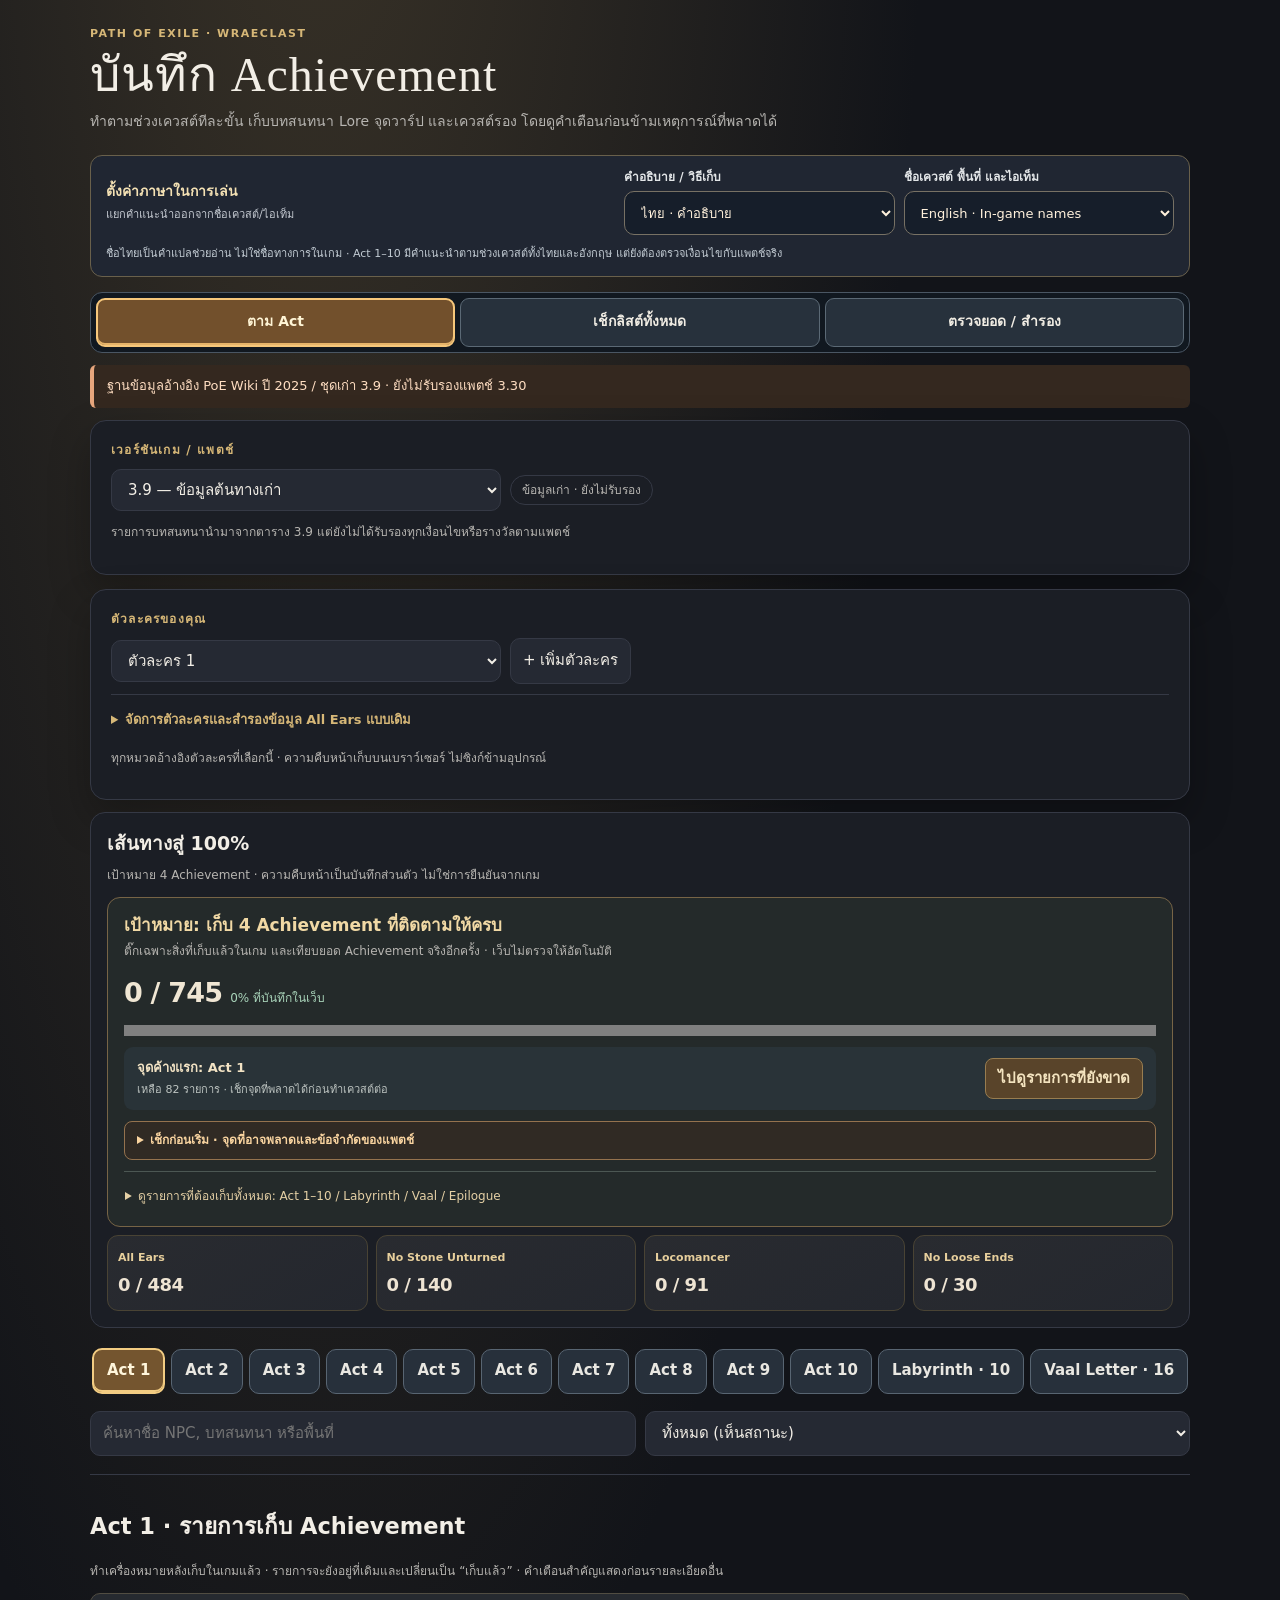
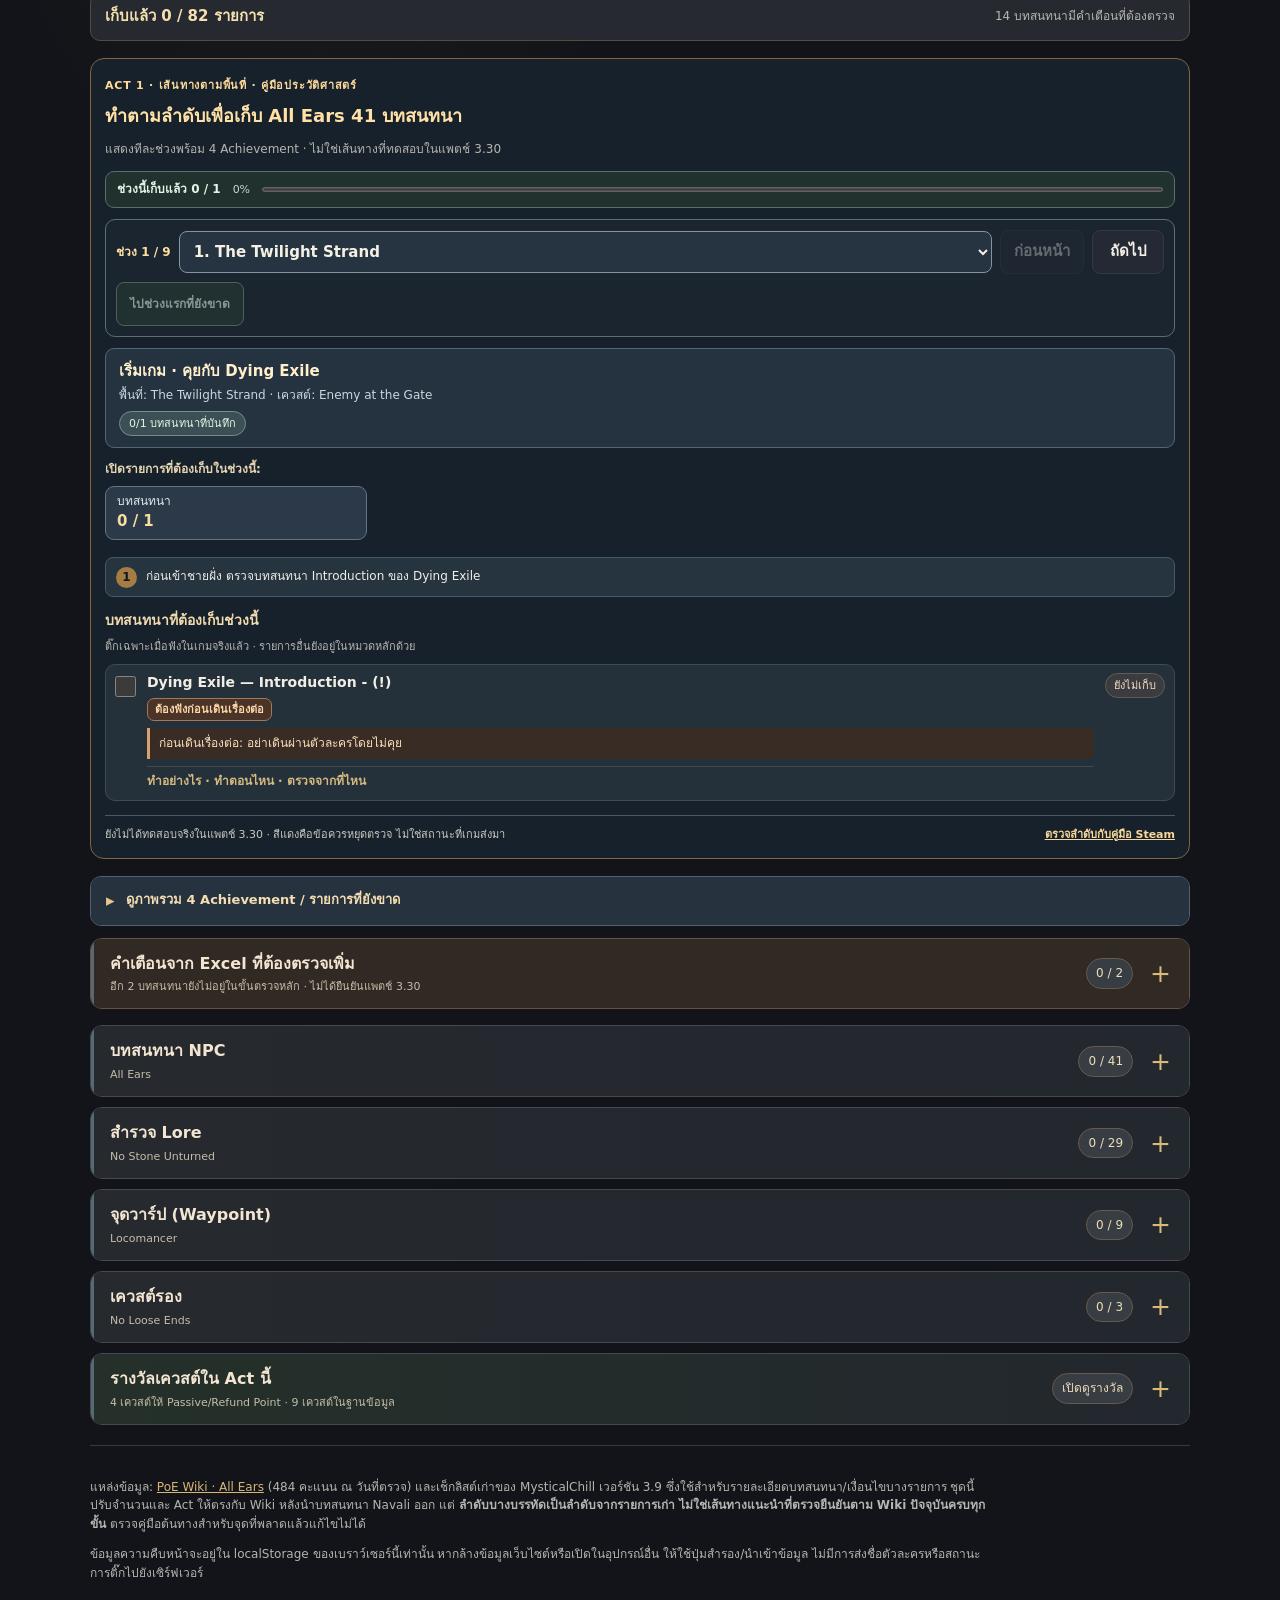
==== poe-all-ears/index.html @ 9287a379 "edit(poe): remove obsolete site disclaimer saying Acts 2–10 lack Thai guidance" ====
<!doctype html>
<html lang="th">
<head>
  <meta charset="utf-8">
  <meta name="viewport" content="width=device-width, initial-scale=1">
  <meta name="theme-color" content="#15171c">
  <meta name="description" content="สมุดบันทึก Achievement ของ Path of Exile: บทสนทนา NPC, Lore, Waypoint และเควสต์รอง ตรวจสิ่งที่ยังไม่ได้เก็บได้ในหน้าเดียว">
  <title>PoE Achievement Companion | All Ears · Lore · Waypoints · Quests</title>
  <style>
    :root{color-scheme:dark;--bg:#121419;--surface:#1b1e25;--surface2:#252933;--line:#353945;--text:#f2eee6;--muted:#b7b5b1;--gold:#d6b777;--ok:#8bcbad;--risk:#ecb081;--shadow:0 18px 40px #0004}
    *{box-sizing:border-box}
    html{scroll-behavior:smooth}
    body{margin:0;background:radial-gradient(ellipse at 25% -14%,#3b3428 0,transparent 45%),var(--bg);color:var(--text);font-family:system-ui,-apple-system,"Segoe UI",Tahoma,sans-serif;font-size:15px;line-height:1.55}
    a{color:var(--gold)} a:hover{color:#f2d39a}
    button,select,input{font:inherit} button,select,input[type="search"],input[type="text"]{color:var(--text);background:var(--surface2);border:1px solid var(--line);border-radius:10px;padding:10px 12px;min-height:42px}
    button{cursor:pointer}button:hover{border-color:var(--gold)}button:disabled{opacity:.45;cursor:not-allowed}
    input:focus-visible,select:focus-visible,button:focus-visible,a:focus-visible{outline:2px solid var(--gold);outline-offset:2px}
    .wrap{max-width:1140px;margin:auto;padding:25px 20px 70px}
    .kicker{text-transform:uppercase;letter-spacing:.14em;color:var(--gold);font-weight:700;font-size:11px}
    header h1{font-family:Georgia,serif;font-weight:500;letter-spacing:.02em;font-size:clamp(36px,6vw,55px);margin:5px 0 8px}
    header p{max-width:780px;color:var(--muted);margin:0 0 22px}
    .headlinks{display:flex;gap:20px;flex-wrap:wrap;font-size:13px;margin-bottom:20px}
    .panel{border:1px solid var(--line);border-radius:16px;background:var(--surface);padding:20px;box-shadow:var(--shadow)}
    .panel+ .panel{margin-top:14px}
    .panel-title{font-size:12px;font-weight:700;text-transform:uppercase;letter-spacing:.1em;color:var(--gold);margin:0 0 10px}
    .ctrls{display:flex;gap:9px;flex-wrap:wrap;align-items:center}
    .ctrls select{flex:1;min-width:180px;max-width:390px}
    .minor{font-size:12px;color:var(--muted)}
    .mutebtn{background:transparent;color:var(--muted)}
    .danger:hover{color:#ffb7a5;border-color:#c78f87}
    .stats{display:grid;grid-template-columns:minmax(0,1fr) auto;align-items:center;gap:22px}
    .big{font-size:38px;line-height:1.05;color:var(--text);font-weight:700;letter-spacing:-.04em}
    .big small{font-size:16px;color:var(--muted);font-weight:400;letter-spacing:0}
    .track{margin-top:11px;height:9px;background:var(--surface2);border-radius:10px;overflow:hidden}
    .fill{height:100%;width:0;background:linear-gradient(90deg,#8b713e,var(--gold));border-radius:10px;transition:width .2s}
    .pill{border:1px solid var(--line);border-radius:20px;padding:5px 11px;font-size:12px;color:var(--muted)}
    .tips{margin-top:12px;border-left:3px solid var(--risk);background:#30271f;padding:12px 15px;border-radius:0 9px 9px 0;color:#efded0}
    .toolbar{position:sticky;top:0;z-index:5;background:#121419f2;backdrop-filter:blur(12px);padding:12px 0;margin-top:13px}
    .toolbar-inner{display:flex;flex-wrap:wrap;gap:10px;align-items:center}
    .toolbar input[type="search"]{flex:1;min-width:165px}
    .toolbar select{min-width:120px}
    .seg{display:flex;gap:5px;flex-wrap:wrap}
    .seg button[aria-pressed="true"]{color:#17150f;background:var(--gold);border-color:var(--gold);font-weight:700}
    .actline{margin:18px 0 10px;display:flex;justify-content:space-between;gap:8px;align-items:center;flex-wrap:wrap}
    .actline h2{font-family:Georgia,serif;font-size:25px;font-weight:500;margin:0}
    .list{display:grid;gap:9px}
    .entry{display:flex;gap:12px;align-items:flex-start;padding:13px 14px;border:1px solid var(--line);border-radius:11px;background:var(--surface);cursor:pointer;transition:background .15s,border .15s}
    .entry:hover{background:#252832;border-color:#6c6151}
    .entry.done{border-color:#335246;background:#192720}
    .entry input[type=checkbox]{appearance:none;-webkit-appearance:none;flex:0 0 22px;height:22px;margin:3px 0 0;border:2px solid #858681;border-radius:6px;cursor:pointer;display:grid;place-content:center}
    .entry input[type=checkbox]:checked{background:var(--ok);border-color:var(--ok)}
    .entry input[type=checkbox]:checked:after{content:"✓";font-size:17px;line-height:1;color:#112117;font-weight:800}
    .entry .content{flex:1;min-width:0}
    .id{font-variant-numeric:tabular-nums;color:var(--gold);font-size:12px;margin-right:9px}
    .npc{font-weight:700}.topic{margin-top:1px;color:#ddd6c9}
    .note{margin-top:5px;font-size:12px;color:var(--muted);overflow-wrap:anywhere}
    .note.alert{color:var(--risk);font-weight:600}
    .guide{margin-top:10px;padding:10px 12px;border:1px solid #4b493f;background:#24251f;border-radius:9px;font-size:13px;line-height:1.65}
    .guide strong{color:var(--gold)}.guide p{margin:5px 0}.guide .caution{color:var(--risk)}
    .guide summary{cursor:pointer;color:var(--gold);font-weight:650;list-style-position:inside}.guide summary:focus-visible{outline:2px solid var(--gold)}
    .reward-panel{margin-top:16px}.reward-list{display:grid;grid-template-columns:repeat(auto-fit,minmax(245px,1fr));gap:9px}.reward-card{background:var(--surface2);border:1px solid var(--line);border-radius:10px;padding:12px}.reward-card strong{display:block;margin-bottom:5px}.reward-card p{margin:0;font-size:13px;color:var(--muted)}.reward-card .reward-kind{font-size:11px;color:var(--gold);margin-bottom:4px}
    .entry.done .npc,.entry.done .topic{color:#9baea1}
    .empty{padding:40px 10px;text-align:center;color:var(--muted)}
    .foot{margin-top:26px;border-top:1px solid var(--line);padding-top:20px;color:var(--muted);font-size:12px}
    .foot p{max-width:900px}
    .toast{position:fixed;bottom:20px;left:50%;transform:translate(-50%,30px);opacity:0;pointer-events:none;background:#364137;border:1px solid #759d7f;border-radius:10px;padding:12px 18px;z-index:20;transition:all .2s;max-width:calc(100vw - 24px)}
    .toast.show{opacity:1;transform:translate(-50%,0)}
    .sr{position:absolute;width:1px;height:1px;margin:-1px;overflow:hidden;clip:rect(0,0,0,0);white-space:nowrap}
    @media(max-width:720px){.wrap{padding:20px 13px 60px}.panel{padding:15px}.stats{grid-template-columns:1fr}.toolbar{top:0}.ctrls>*{flex-grow:1}.toolbar select{flex:1}.headlinks{gap:12px}}
    @media(prefers-reduced-motion:reduce){*,*:before,*:after{transition:none!important;scroll-behavior:auto!important}}
  </style>
<link rel="stylesheet" href="./hub.css">
</head>
<body>
<div class="wrap">
  <header>
    <div class="kicker">PATH OF EXILE · WRAECLAST</div>
    <h1>บันทึก Achievement</h1>
    <p>ฟังบทสนทนา NPC, สำรวจ Lore, เปิด Waypoint และทำเควสต์รอง ระหว่างเดินทางใน Wraeclast · เลือก Act แล้วทำเครื่องหมายเมื่อเก็บในเกมแล้ว</p>
    <div class="headlinks"><a href="./walkthrough.html">Step-by-Step Preview (แบบเดิม)</a><a href="https://www.poewiki.net/wiki/Guide:All_Ears_achievement" target="_blank" rel="noopener noreferrer">คู่มือ PoE Wiki</a><a href="https://github.com/zatanz/ggg/tree/master/poe-all-ears" target="_blank" rel="noopener noreferrer">ซอร์สโค้ด / แจ้งปัญหา</a></div>
  </header>
  <section class="panel" aria-label="เลือกแพตช์"><h2 class="panel-title">เวอร์ชันเกม / แพตช์</h2><div class="ctrls"><label class="sr" for="patch">เลือกแพตช์</label><select id="patch"></select><span id="patchStatus" class="pill"></span></div><p id="patchNotice" class="minor" role="status"></p></section>
  <section class="panel" aria-label="เลือกตัวละคร">
    <h2 class="panel-title">ตัวละครของคุณ</h2>
    <div class="ctrls">
      <label class="sr" for="character">เลือกตัวละคร</label>
      <select id="character"></select>
      <button id="addChar">+ เพิ่มตัวละคร</button>
      <button id="renameChar" class="mutebtn">เปลี่ยนชื่อ</button>
      <button id="deleteChar" class="mutebtn danger">ลบตัวละคร</button>
    </div>
    <p class="minor">ทุกหมวดอ้างอิงตัวละครที่เลือกนี้ · ความคืบหน้าเก็บบนเบราว์เซอร์ ไม่ซิงก์ข้ามอุปกรณ์</p>
    <div class="ctrls">
      <button id="export" class="mutebtn">สำรองข้อมูล JSON</button>
      <button id="import" class="mutebtn">นำเข้าข้อมูล</button>
      <button id="reset" class="mutebtn danger">ล้างรายการที่ติ๊กของตัวละครนี้</button>
      <input type="file" id="file" accept="application/json,.json" hidden>
    </div>
  </section>
  <section class="panel" style="margin-top:13px" aria-label="ความคืบหน้า">
    <div class="stats">
      <div><div class="panel-title">ความคืบหน้า · <span id="currentName"></span></div><div class="big"><span id="progress">0</span> <small>/ 484</small></div><div class="track" role="progressbar" aria-label="ความคืบหน้าทั้งหมด" aria-valuemin="0" aria-valuemax="484" aria-valuenow="0" id="progressBar"><div id="bar" class="fill"></div></div></div>
      <div><span id="pct" class="pill">0%</span></div>
    </div>
    <div class="tips"><strong>สถานะข้อมูล:</strong> คู่มือแนะนำเส้นทาง Act 1–10 มีภาษาไทยและอังกฤษแล้ว แต่ยังไม่ได้ยืนยันกับตัวเกมแพตช์ 3.30 ตรวจเงื่อนไขบทสนทนาที่พลาดได้กับ <a href="https://www.poewiki.net/wiki/Guide:All_Ears_achievement" target="_blank" rel="noopener noreferrer">PoE Wiki</a> ก่อนเดินเควสต์ต่อ <strong>สำคัญ:</strong> All Ears ต้องทำกับตัวละครเดียว และต้องระวังทางเลือกที่เปลี่ยนบทสนทนา เช่น Act 2 Bandits, Act 3 Clarissa และ Act 9 Sekhema Feather</div>
  </section>
  <div class="toolbar" aria-label="ค้นหาและกรอง">
    <div class="toolbar-inner">
      <label class="sr" for="act">เลือก Act</label>
      <select id="act"><option value="all">ทุก Act</option></select>
      <label class="sr" for="search">ค้นหาบทสนทนา</label>
      <input type="search" id="search" placeholder="ค้นหา NPC, หัวข้อ หรือเงื่อนไข…" autocomplete="off">
      <div class="seg" aria-label="กรองสถานะ">
        <button data-status="all" aria-pressed="true">ทั้งหมด</button>
        <button data-status="pending" aria-pressed="false">ยังไม่ติ๊ก</button>
        <button data-status="done" aria-pressed="false">ติ๊กแล้ว</button>
        <button data-status="warning" aria-pressed="false">มีเงื่อนไข</button>
      </div>
    </div>
  </div>
  <main id="results" aria-live="polite"></main>
  <section class="panel reward-panel" aria-label="รางวัลเควสต์" id="rewardSection"><h2 class="panel-title">รางวัลเควสต์ Act 1–10</h2><p class="minor">ข้อมูลรางวัลแยกจากบทสนทนา All Ears โดยแสดงตาม Act ที่เลือกด้านบน รายการ Gem/อุปกรณ์เป็นประเภทของรางวัล ไม่ใช่รายการตัวเลือกครบทุกคลาส โปรดตรวจเงื่อนไขบทสนทนาก่อนส่งเควสต์</p><div id="rewardResults"></div><p class="minor">อ้างอิง: <a href="https://www.poewiki.net/wiki/List_of_quest_rewards" target="_blank" rel="noopener noreferrer">PoE Wiki — List of quest rewards</a> · <a href="https://www.poewiki.net/wiki/Passive_skill" target="_blank" rel="noopener noreferrer">Passive skill quest rewards</a> · ข้อมูลอาจเปลี่ยนตามแพตช์/ลีก</p></section>
  <footer class="foot">
    <p>แหล่งข้อมูล: <a href="https://www.poewiki.net/wiki/Guide:All_Ears_achievement" target="_blank" rel="noopener noreferrer">PoE Wiki · All Ears</a> (484 คะแนน ณ วันที่ตรวจ) และเช็กลิสต์เก่าของ MysticalChill เวอร์ชัน 3.9 ซึ่งใช้สำหรับรายละเอียดบทสนทนา/เงื่อนไขบางรายการ ชุดนี้ปรับจำนวนและ Act ให้ตรงกับ Wiki หลังนำบทสนทนา Navali ออก แต่ <strong>ลำดับบางบรรทัดเป็นลำดับจากรายการเก่า ไม่ใช่เส้นทางแนะนำที่ตรวจยืนยันตาม Wiki ปัจจุบันครบทุกขั้น</strong> ตรวจคู่มือต้นทางสำหรับจุดที่พลาดแล้วแก้ไขไม่ได้</p>
    <p>ข้อมูลความคืบหน้าจะอยู่ใน localStorage ของเบราว์เซอร์นี้เท่านั้น หากล้างข้อมูลเว็บไซต์หรือเปิดในอุปกรณ์อื่น ให้ใช้ปุ่มสำรอง/นำเข้าข้อมูล ไม่มีการส่งชื่อตัวละครหรือสถานะการติ๊กไปยังเซิร์ฟเวอร์</p>
  </footer>
</div>
<div id="toast" class="toast" role="status"></div>
<script src="./data.js"></script>
<script src="./guide-act1.js"></script>
<script src="./quest-rewards.js"></script>
<script src="./patches.js"></script>
<script src="./route-act1.js"></script>
<script src="./route-act2.js"></script>
<script src="./route-act3.js"></script>
<script src="./route-act4.js"></script>
<script src="./route-act5.js"></script>
<script src="./route-act6.js"></script>
<script src="./route-act7.js"></script>
<script src="./route-act8.js"></script><script src="./route-act9.js"></script><script src="./route-act10.js"></script>
<script src="./lore-data.js"></script>
<script src="./extra-data.js"></script>
<script src="./guide-descriptions.js"></script>
<script src="./critical-checkpoints.js"></script>
<script src="./steam-quest-walkthrough.js"></script>
<script src="./poe-acts123-bilingual.js"></script>
<script src="./steam-act4.js"></script>
<script src="./steam-act5.js"></script>
<script src="./steam-act6.js"></script>
<script src="./steam-act7.js"></script>
<script src="./steam-act8.js"></script>
<script src="./steam-act9.js"></script>
<script src="./steam-act10.js"></script>
<script src="./special-lore-guide.js"></script>
<script src="./workbook-warnings.js"></script>
<script>
(function(){
  "use strict";
  var items = window.ALL_EARS_DATA && window.ALL_EARS_DATA.items;
  var wikiMeta=new Map();
  if(Array.isArray(items)){[window.ALL_EARS_ROUTE_ACT1,window.ALL_EARS_ROUTE_ACT2,window.ALL_EARS_ROUTE_ACT3,window.ALL_EARS_ROUTE_ACT4,window.ALL_EARS_ROUTE_ACT5,window.ALL_EARS_ROUTE_ACT6,window.ALL_EARS_ROUTE_ACT7,window.ALL_EARS_ROUTE_ACT8,window.ALL_EARS_ROUTE_ACT9,window.ALL_EARS_ROUTE_ACT10].forEach(function(route){if(!route||!Array.isArray(route.records))return;var actNumber=route===window.ALL_EARS_ROUTE_ACT1?1:route===window.ALL_EARS_ROUTE_ACT2?2:route===window.ALL_EARS_ROUTE_ACT3?3:route===window.ALL_EARS_ROUTE_ACT4?4:route===window.ALL_EARS_ROUTE_ACT5?5:route===window.ALL_EARS_ROUTE_ACT6?6:route===window.ALL_EARS_ROUTE_ACT7?7:route===window.ALL_EARS_ROUTE_ACT8?8:route===window.ALL_EARS_ROUTE_ACT9?9:10;var source=items.filter(function(x){return x.act===actNumber});var ids=new Set(source.map(function(x){return x.id}));if(source.length!==route.records.length||new Set(route.records.map(function(r){return r.id})).size!==source.length||!route.records.every(function(r){return ids.has(r.id)}))return;route.records.forEach(function(r){wikiMeta.set(r.id,r)})});items=items.slice().sort(function(a,b){return a.act-b.act||((wikiMeta.get(a.id)?.wikiRow??a.id)-(wikiMeta.get(b.id)?.wikiRow??b.id))})}
  var guideEntries = (window.ALL_EARS_GUIDE && window.ALL_EARS_GUIDE.entries) || {};
  var questRewards = (window.POE_QUEST_REWARDS && window.POE_QUEST_REWARDS.acts) || [];
  var patchProfiles = (window.POE_PATCH_PROFILES && window.POE_PATCH_PROFILES.profiles) || [];
  var selectedPatch = (window.POE_PATCH_PROFILES && window.POE_PATCH_PROFILES.default) || "legacy-3.9";
  var root=document.getElementById("results");
  if(!Array.isArray(items)||items.length!==484){root.innerHTML='<div class="empty">โหลดข้อมูล 484 รายการไม่สำเร็จ กรุณารีเฟรชหน้าเว็บ</div>';return;}
  var KEY="poe-all-ears-user-data-v1";
  var state, status="all", actFilter="all", searchText="";
  var validIds=new Set(items.map(function(x){return x.id;}));
  function uid(){return "c-"+Date.now().toString(36)+"-"+Math.random().toString(36).slice(2,9);}
  function blank(){var id=uid();return {version:1,active:id,characters:[{id:id,name:"ตัวละคร 1",checked:[]}]};}
  function sanitize(raw){if(!raw||!Array.isArray(raw.characters))return blank();var chars=[];var ids=new Set();raw.characters.slice(0,150).forEach(function(c){if(!c||typeof c.name!=="string")return;var id=(typeof c.id==="string"&&c.id.length<100&&!ids.has(c.id))?c.id:uid();ids.add(id);var chk=Array.isArray(c.checked)?c.checked.filter(function(v){return Number.isInteger(v)&&v>=1&&v<=484;}):[];chars.push({id:id,name:c.name.trim().slice(0,60)||"ตัวละคร",checked:Array.from(new Set(chk))});});if(!chars.length)return blank();return {version:1,active:chars.some(function(c){return c.id===raw.active;})?raw.active:chars[0].id,characters:chars};}
  try{state=sanitize(JSON.parse(localStorage.getItem(KEY)));}catch(e){state=blank();}
  function save(){try{localStorage.setItem(KEY,JSON.stringify(state));return true;}catch(e){toast("บันทึกไม่ได้: พื้นที่เก็บข้อมูลเบราว์เซอร์ถูกปิดหรือเต็ม");return false;}}
  function commit(next){var previous=state;state=next;if(!save()){state=previous;return false;}return true;}
  function snapshot(){return JSON.parse(JSON.stringify(state));}
  function current(){return state.characters.find(function(c){return c.id===state.active;})||state.characters[0];}
  function byId(id){return document.getElementById(id);}
  function el(tag,cls,text){var n=document.createElement(tag);if(cls)n.className=cls;if(text!==undefined)n.textContent=text;return n;}
  function toast(msg){var t=byId("toast");t.textContent=msg;t.classList.add("show");clearTimeout(toast.t);toast.t=setTimeout(function(){t.classList.remove("show");},3300);}
  function isWarning(x){return Boolean(wikiMeta.get(x.id)?.before)||/DO NOT|BEFORE|WITHOUT|After killing|After getting|After completing|After first|quest|first talking|After giving/i.test(x.note)||/\(!\)|\[!\]/.test(x.dialog);}
  function renderChar(){var s=byId("character"),c=current();s.replaceChildren();state.characters.forEach(function(p){var o=el("option",null,p.name);o.value=p.id;s.appendChild(o);});s.value=c.id;byId("currentName").textContent=c.name;}
  function renderProgress(){var count=current().checked.length;byId("progress").textContent=count;byId("pct").textContent=(count*100/484).toFixed(1)+"%";byId("bar").style.width=(count/484*100)+"%";byId("progressBar").setAttribute("aria-valuenow",String(count));}
  function renderItems(){var c=current(),checked=new Set(c.checked),q=searchText.toLowerCase(),selected=items.filter(function(x){if(actFilter!=="all"&&String(x.act)!==actFilter)return false;if(status==="pending"&&checked.has(x.id))return false;if(status==="done"&&!checked.has(x.id))return false;if(status==="warning"&&!isWarning(x))return false;if(q&&[String(x.id),x.npc,x.dialog,x.note].join(" ").toLowerCase().indexOf(q)<0)return false;return true;});var acts=new Map();selected.forEach(function(x){if(!acts.has(x.act))acts.set(x.act,[]);acts.get(x.act).push(x);});root.replaceChildren();if(!selected.length){root.appendChild(el("div","empty","ไม่พบรายการที่ตรงกับการค้นหา / ตัวกรอง"));return;}acts.forEach(function(rows,a){var head=el("div","actline");head.appendChild(el("h2",null,"Act "+a));var total=items.filter(function(x){return x.act===a;}).length;var done=items.filter(function(x){return x.act===a&&checked.has(x.id);}).length;head.appendChild(el("span","pill",done+" / "+total+" · แสดง "+rows.length));root.appendChild(head);var list=el("div","list");rows.forEach(function(x){var done=checked.has(x.id), card=el("label","entry"+(done?" done":"")),check=el("input");check.type="checkbox";check.checked=done;check.setAttribute("aria-label","บทสนทนา "+x.id+" "+x.npc+" "+x.dialog);check.addEventListener("change",function(){var o=current(),previousChecked=o.checked.slice();if(check.checked&&!o.checked.includes(x.id))o.checked.push(x.id);if(!check.checked)o.checked=o.checked.filter(function(n){return n!==x.id;});o.checked.sort(function(a,b){return a-b;});if(!save())o.checked=previousChecked;renderProgress();renderItems();});var content=el("div","content"),line=el("div");line.appendChild(el("span","id",wikiMeta.has(x.id)?"Wiki "+wikiMeta.get(x.id).wikiRow+" · ID "+x.id:"#"+x.id));line.appendChild(el("span","npc",x.npc));content.appendChild(line);content.appendChild(el("div","topic",x.dialog.replace(/\s*-\s*\(!\)/g," [!]")));if(x.note)content.appendChild(el("div","note"+(isWarning(x)?" alert":""),x.note));var wiki=wikiMeta.get(x.id);if(wiki&&wiki.before)content.appendChild(el("div","note alert","เงื่อนไขจาก Wiki (ยังไม่รับรองแพตช์): "+wiki.before));var g=guideEntries[x.id];if(g){var detail=el("details","guide"),summary=el("summary",null,"คำแนะนำเบื้องต้น (ยังไม่ผ่าน QA ครบ)");detail.appendChild(summary);var gp=el("p",null,g.steps);detail.appendChild(gp);if(g.warning){var warn=el("p","caution","ข้อควรระวัง: "+g.warning);detail.appendChild(warn);}content.appendChild(detail);}card.appendChild(check);card.appendChild(content);list.appendChild(card);});root.appendChild(list);});}
  function renderRewards(){var target=byId("rewardResults");target.replaceChildren();if(selectedPatch!=="legacy-3.9"){target.appendChild(el("p","tips","ยังไม่มีข้อมูลรางวัลที่ยืนยันตรงกับแพตช์นี้ โปรดใช้ PoE Wiki และ Patch Notes ทางการ"));return;}questRewards.forEach(function(group){if(actFilter!=="all"&&String(group.act)!==actFilter)return;var title=el("h3",null,"Act "+group.act+" · "+group.quests.length+" เควสต์");title.style.margin="18px 0 10px";target.appendChild(title);var list=el("div","reward-list");group.quests.forEach(function(q){var card=el("div","reward-card");var labels={passive:"Passive Skill",refund:"Passive Refund",gem:"Skill / Support Gem",item:"อุปกรณ์ / ไอเทม",choice:"รางวัลตามตัวเลือก"};card.appendChild(el("div","reward-kind",labels[q.type]||"รางวัล"));card.appendChild(el("strong",null,q.name));card.appendChild(el("p",null,q.reward));list.appendChild(card);});target.appendChild(list);});}
  function renderPatch(){var p=patchProfiles.find(function(x){return x.id===selectedPatch;})||patchProfiles[0];if(!p)return;byId("patch").value=p.id;byId("patchStatus").textContent=p.status==="unverified"?"ยังไม่มีข้อมูลยืนยัน":"ข้อมูลเก่า · ยังไม่รับรอง";byId("patchNotice").textContent=p.notes;byId("results").hidden=p.id!=="legacy-3.9";byId("progressBar").closest(".panel").hidden=p.id!=="legacy-3.9";byId("rewardSection").querySelector(".panel-title").textContent=p.id==="legacy-3.9"?"ข้อมูลรางวัลอ้างอิง (ยังไม่ได้ตรวจตามแพตช์ 3.9)":"รางวัลเควสต์ — ยังไม่มีข้อมูลที่ตรวจยืนยัน";}
  function render(){renderChar();renderProgress();renderPatch();if(selectedPatch==="legacy-3.9")renderItems();renderRewards();}
  patchProfiles.forEach(function(p){var opt=el("option",null,p.label);opt.value=p.id;byId("patch").appendChild(opt);});
  byId("patch").addEventListener("change",function(e){selectedPatch=e.target.value;render();});
  for(var a=1;a<=10;a++){var opt=el("option",null,"Act "+a);opt.value=String(a);byId("act").appendChild(opt);}
  byId("character").addEventListener("change",function(e){var next=snapshot();next.active=e.target.value;commit(next);render();});
  byId("addChar").addEventListener("click",function(){var name=prompt("ชื่อตัวละครใหม่:","ตัวละคร "+(state.characters.length+1));if(name===null)return;name=name.trim().slice(0,60);if(!name)return toast("กรุณาระบุชื่อตัวละคร");var c={id:uid(),name:name,checked:[]};var next=snapshot();next.characters.push(c);next.active=c.id;if(commit(next)){render();toast("เพิ่มตัวละคร "+name+" แล้ว");}});
  byId("renameChar").addEventListener("click",function(){var c=current(),name=prompt("แก้ชื่อ",c.name);if(name===null)return;name=name.trim().slice(0,60);if(!name)return toast("ชื่อว่างไม่ได้");var next=snapshot();next.characters.find(function(x){return x.id===c.id;}).name=name;if(commit(next))render();});
  byId("deleteChar").addEventListener("click",function(){var c=current();if(!confirm('ลบตัวละคร "'+c.name+'" และข้อมูลที่ติ๊กทั้งหมด?'))return;var next=snapshot();next.characters=next.characters.filter(function(x){return x.id!==c.id;});if(!next.characters.length){next=blank();}else{next.active=next.characters[0].id;}if(commit(next)){render();toast("ลบตัวละครแล้ว");}});
  byId("reset").addEventListener("click",function(){var c=current();if(!confirm('ล้างเครื่องหมายทั้งหมดของ "'+c.name+'" ?'))return;var next=snapshot();next.characters.find(function(x){return x.id===c.id;}).checked=[];if(commit(next)){render();toast("ล้างรายการที่ติ๊กแล้ว");}});
  byId("search").addEventListener("input",function(e){searchText=e.target.value.trim();renderItems();});
  byId("act").addEventListener("change",function(e){actFilter=e.target.value;if(selectedPatch==="legacy-3.9")renderItems();renderRewards();});
  document.querySelectorAll("[data-status]").forEach(function(b){b.addEventListener("click",function(){status=b.dataset.status;document.querySelectorAll("[data-status]").forEach(function(x){x.setAttribute("aria-pressed",String(x===b));});renderItems();});});
  byId("export").addEventListener("click",function(){var data=JSON.stringify({app:"poe-all-ears",exportedAt:new Date().toISOString(),...state},null,2),blob=new Blob([data],{type:"application/json"}),u=URL.createObjectURL(blob),a=document.createElement("a");a.href=u;a.download="poe-all-ears-backup.json";a.click();setTimeout(function(){URL.revokeObjectURL(u);},3000);toast("ดาวน์โหลดข้อมูลสำรองแล้ว");});
  byId("import").addEventListener("click",function(){byId("file").click();});
  byId("file").addEventListener("change",function(e){var f=e.target.files&&e.target.files[0];if(!f)return;if(f.size>2000000){toast("ไฟล์ใหญ่เกิน 2 MB");e.target.value="";return;}var reader=new FileReader();reader.onload=function(){try{var data=JSON.parse(String(reader.result));if(data.app!=="poe-all-ears"||data.version!==1||!Array.isArray(data.characters)||!data.characters.length||data.characters.length>100||data.characters.some(function(c){return !c||typeof c.name!=="string"||!c.name.trim()||!Array.isArray(c.checked)||c.checked.some(function(id){return !Number.isInteger(id)||!validIds.has(id);});}))throw Error("invalid");var clean=sanitize(data);if(!confirm("นำเข้าตัวละคร "+clean.characters.length+" ตัว? จะเพิ่มเป็นรายการใหม่ ไม่ลบข้อมูลเดิม"))return;var next=snapshot();if(next.characters.length+clean.characters.length>100)throw Error("too-many");var first=null;clean.characters.forEach(function(c){var id=uid();if(first===null)first=id;next.characters.push({id:id,name:c.name,checked:c.checked});});next.active=first;if(commit(next)){render();toast("นำเข้าข้อมูล "+clean.characters.length+" ตัวละครแล้ว");}}catch(err){toast("รูปแบบไฟล์ไม่ถูกต้อง");}finally{e.target.value="";}};reader.onerror=function(){toast("อ่านไฟล์ไม่สำเร็จ");};reader.readAsText(f);});
  window.POE_HUB_BRIDGE={
    read:function(){return snapshot()},
    mark:function(id,done){
      if(!validIds.has(id))return false;
      var next=snapshot(),c=next.characters.find(function(x){return x.id===next.active});
      if(!c)return false;
      var arr=c.checked.filter(function(n){return n!==id});
      if(done)arr.push(id);
      c.checked=[...new Set(arr)].sort(function(a,b){return a-b});
      if(!commit(next))return false;
      render();
      return true;
    }
  };
  render();
})();
</script>
<script src="./poe-language.js"></script>
<script src="./hub.js"></script>
</body>
</html>
---- poe-all-ears/hub.css ----
/* Single-page Achievement Companion, progressive enhancement over stable All Ears v1 */
#hubNav{position:sticky;top:0;z-index:12;display:flex;gap:6px;flex-wrap:wrap;padding:10px;background:#14171df5;border:1px solid var(--line);border-radius:14px;margin:16px 0 13px;backdrop-filter:blur(12px)}
#hubNav button{flex:1 1 auto;white-space:nowrap;padding:10px 12px;font-size:13px;border:1px solid transparent;background:transparent;color:var(--muted);font-weight:600}
#hubNav button[aria-selected=true]{background:var(--gold);color:#252016;border-color:var(--gold)}
#hubNav button:focus-visible{outline:3px solid var(--gold);outline-offset:2px}
.hubPanel{border:1px solid var(--line);border-radius:15px;background:var(--surface);padding:20px;margin:13px 0}
.hubPanel h2{font-size:clamp(18px,3vw,25px);margin:0 0 7px;font-weight:650}
.hubPanel h3{font-size:17px;margin:0 0 6px}
.hubPanel p{margin:6px 0}
.hubSubtle{font-size:12px;color:var(--muted);line-height:1.6}
.hubStats{display:grid;grid-template-columns:repeat(4,minmax(0,1fr));gap:10px}
.hubStat{display:block;background:var(--surface2);padding:14px;border:1px solid var(--line);border-radius:11px;text-align:left;color:var(--text);min-width:0}
.hubStat b{display:block;font-size:26px;font-weight:750;letter-spacing:-.03em}
.hubStat span{font-size:12px;color:var(--muted)}
.hubControls{display:flex;flex-wrap:wrap;gap:9px;margin:13px 0}
.hubControls>*{flex:1 1 170px;min-width:140px;max-width:100%}
.hubControls label{font-size:12px;color:var(--muted)}
.hubControls select,.hubControls input[type=search],.hubControls input[type=number]{width:100%;max-width:100%}
.hubSection{margin:18px 0 5px;border-top:1px solid var(--line);padding-top:15px}
.hubGroup{font-size:13px;color:var(--gold);margin:14px 0 6px;font-weight:700}
.hubList{display:grid;gap:7px}
.hubItem{display:flex;align-items:flex-start;gap:11px;padding:11px 12px;border:1px solid var(--line);border-radius:10px;background:var(--surface2);cursor:pointer}
.hubItem:hover{border-color:#736346}
.hubItem.done{background:#1c2c25;border-color:#426451}
.hubItem input[type=checkbox]{width:21px;height:21px;flex:0 0 21px;min-height:21px;margin:3px 0 0;accent-color:#87c6a6}
.hubItem .hubText{flex:1;min-width:0}
.hubItem .hubName{font-weight:650;overflow-wrap:anywhere}
.hubItem .hubMeta{font-size:12px;color:var(--muted);overflow-wrap:anywhere}
.hubItem .hubRisk{font-size:12px;color:#ffce9f;margin-top:5px;overflow-wrap:anywhere}
.hubTag{color:var(--gold);font-size:11px;border:1px solid #67593d;border-radius:12px;padding:2px 7px;display:inline-block;margin-right:6px}
.hubNotice{border-left:4px solid #e7a67d;background:#34281f;padding:11px 13px;margin:12px 0;color:#ffdec2;border-radius:6px}
.hubGood{border-left:4px solid #8dbf9f;background:#20332b;padding:11px 13px;margin:12px 0;color:#d6eedf;border-radius:6px}
.hubCheckGrid{display:grid;grid-template-columns:repeat(auto-fit,minmax(185px,1fr));gap:9px;margin:11px 0}
.hubCheckGrid label{display:flex;gap:9px;align-items:flex-start;padding:10px;background:var(--surface2);border-radius:9px}
.hubCheckGrid input{accent-color:#8bcba9;flex:none;width:18px;height:18px;margin-top:3px}
.hubBox{display:grid;grid-template-columns:repeat(auto-fit,minmax(235px,1fr));gap:12px}
.hubBox>div{border:1px solid var(--line);padding:12px;border-radius:9px}
.hubEmpty{color:var(--muted);text-align:center;padding:25px}
.hubInlineRow{display:flex;align-items:center;gap:10px;flex-wrap:wrap}
.hubInlineRow button{flex:0 1 auto}
.hubUnverified{display:inline-block;font-size:11px;color:#ecc99f;border:1px solid #74573b;border-radius:20px;padding:2px 8px}
.hubShowMore{margin:10px 0}
body[data-hub-tab="route"] > * {} /* state handled via body scoped attributes */
body:not([data-hub-tab="ears"]) .toolbar,body:not([data-hub-tab="ears"]) #results,body:not([data-hub-tab="ears"]) #rewardSection{display:none!important}
body:not([data-hub-tab="ears"]) .wrap>section[aria-label="เวอร์ชันเกม / แพตช์"],body:not([data-hub-tab="ears"]) .wrap>section[aria-label="ความคืบหน้า"]{display:none!important}
body:not([data-hub-tab="ears"]) .wrap>header .headlinks{display:none}
body:not([data-hub-tab="ears"]) .wrap>footer{margin-top:20px}
#hubNav button:disabled{opacity:.4}
@media(max-width:720px){#hubNav{position:relative;top:auto;gap:5px;padding:7px}#hubNav button{font-size:12px;flex:1 1 28%;padding:9px 7px;white-space:normal;line-height:1.3}.hubPanel{padding:14px}.hubStats{grid-template-columns:repeat(2,minmax(0,1fr))}.hubControls>*{flex:1 1 140px}.hubStat b{font-size:24px}}
@media(prefers-reduced-motion:reduce){#hubNav{scroll-behavior:auto}}
@media(min-width:721px){body[data-hub-tab="ears"] .toolbar{top:67px}}


/* V2: fewer decisions, Wraeclast vocabulary, disclosure-first gameplay flow. */
.wrap>header h1{font-family:Georgia,"Times New Roman",serif;font-size:clamp(32px,5vw,48px);line-height:1.15}
.wrap>header p{font-size:14px;line-height:1.65;max-width:800px}
#hubNav{display:grid;grid-template-columns:repeat(3,minmax(0,1fr));gap:6px;padding:7px;margin:15px 0 12px}
#hubNav button{min-width:0;flex:none;white-space:normal;text-align:center;font-size:14px;min-height:46px;border-radius:9px}
#hubNav button[aria-selected=true]{box-shadow:inset 0 -2px 0 #8b6a33}
body:not([data-hub-tab="ears"]) .wrap>section[aria-label="เวอร์ชันเกม / แพตช์"]{display:block!important}
.wrap>section[aria-label="เวอร์ชันเกม / แพตช์"]{box-shadow:none;padding:13px 16px}
.wrap>section[aria-label="ตัวละคร"]{box-shadow:none;padding:14px 16px}
.wrap>section[aria-label="ตัวละคร"] .ctrls select{max-width:100%;flex:1 1 225px}
.wrap>section[aria-label="ตัวละคร"] .ctrls #addChar{flex:0 0 auto}
.hubManage{margin-top:10px;border-top:1px solid var(--line);padding-top:8px}
.hubManage summary{cursor:pointer;color:var(--gold);font-size:13px;font-weight:600;padding:7px 0}
.hubManage summary:focus-visible{outline:2px solid var(--gold);outline-offset:2px}
.hubManage .ctrls{margin-top:10px}
#hubOverview{box-shadow:none;margin-top:12px;padding:16px}
#hubOverview>h2{font-size:19px}
#hubOverview>.hubSubtle{margin-bottom:12px}
.hubStats{gap:8px}
.hubStat{padding:12px 13px;border-color:#494334;background:linear-gradient(150deg,#292b30,#24272e);text-align:left;transition:border-color .12s}
.hubStat:hover{border-color:#c2a367}
.hubStat:focus-visible{outline:3px solid var(--gold);outline-offset:2px}
.hubStat b{font-size:25px;line-height:1.25;color:#eee4d3;margin:3px 0}
.hubStat span:first-child{font-weight:650;color:#e7cf9c}
.hubStat span:last-child{font-size:11px}
.hubCategoryPicker{display:flex;align-items:center;gap:6px;flex-wrap:wrap;padding:10px 0 5px}
.hubCategoryPicker button{border:1px solid var(--line);background:var(--surface);color:var(--text);border-radius:10px;padding:11px 13px;min-height:45px;cursor:pointer;font-weight:600;font-size:13px}
.hubCategoryPicker button[aria-pressed=true]{border-color:#b89a62;background:#3d3528;color:#f9e5b7}
.hubCategoryPicker button:focus-visible{outline:3px solid var(--gold);outline-offset:2px}
#hubToolbar{margin:12px 0}
#hubToolbar .hubControls{margin:6px 0 11px}
.hubChapter{background:#20242b;border:1px solid #454752;border-radius:12px;margin:10px 0;overflow:hidden}
.hubChapter>summary{list-style:none;display:flex;align-items:center;justify-content:space-between;gap:15px;min-height:64px;padding:13px 16px;cursor:pointer;background:linear-gradient(90deg,#26292e,#23272e)}
.hubChapter>summary::-webkit-details-marker{display:none}
.hubChapter>summary:after{content:"+";font-weight:400;font-size:25px;line-height:1;color:#d9ba79;padding:0 2px}
.hubChapter[open]>summary{border-bottom:1px solid #474c56;background:#343027}
.hubChapter[open]>summary:after{content:"−"}
.hubChapter>summary:focus-visible{outline:3px solid var(--gold);outline-offset:-4px}
.hubChapterTitle{display:flex;flex-direction:column;gap:2px;flex:1}
.hubChapterTitle strong{font-size:16px;font-weight:700;color:#f2e6d2}
.hubChapterTitle small{font-size:11px;font-weight:400;color:#c5bda9}
.hubChapterCount{background:#383c43;color:#eddeb8;border:1px solid #655b49;border-radius:18px;font-size:12px;padding:5px 9px;white-space:nowrap}
.hubChapterBody{padding:10px 12px 15px}
.hubChapterBody .hubGroup{margin:14px 0 7px}
.hubChapter .hubPanel{border:0;border-radius:0;margin:0;padding:14px 17px;background:transparent}
.hubSafety>summary{background:#382b22}
.hubVaal{margin:14px 0}
.hubItem{border-color:#444852;background:#272b33;padding:10px 12px}
.hubItem .hubName{font-weight:650;font-size:14px}
.hubItem.done .hubName{color:#b3d6be}
.hubItem input[type=checkbox]{accent-color:#82bd9e}
.hubTag{font-size:10px;color:#dcc698;border-color:#625841}
.hubMeta{line-height:1.5}
.hubNotice{line-height:1.6;font-size:13px}
.hubDataNotice{margin-bottom:12px}
.hubGood{font-size:13px}
.hubPanel>h2{font-weight:650}
body[data-hub-tab="ears"] .toolbar{top:70px}
@media(max-width:720px){
  #hubNav{position:sticky;top:0;z-index:15;display:grid;grid-template-columns:repeat(3,minmax(0,1fr));padding:6px;gap:4px}
  #hubNav button{font-size:12px;min-height:46px;padding:8px 5px;line-height:1.3}
  #hubOverview{padding:13px}
  .hubStat{padding:11px}
  .hubStat b{font-size:22px}
  .hubCategoryPicker{display:flex;flex-wrap:nowrap;overflow-x:auto;scroll-snap-type:x proximity;-webkit-overflow-scrolling:touch;padding:9px 2px 12px}
  .hubCategoryPicker button{flex:0 0 auto;scroll-snap-align:start}
  .hubChapter>summary{min-height:62px;padding:11px 12px}
  .hubChapterBody{padding:8px}
  .hubItem{padding:11px 9px}
  .wrap>section[aria-label="เวอร์ชันเกม / แพตช์"]{padding:13px}
  body[data-hub-tab="ears"] .toolbar{top:57px}
}

/* Act picker: one-tap navigation through campaign chapters. */
.hubActStrip{display:flex;gap:6px;align-items:center;overflow-x:auto;scroll-snap-type:x proximity;overscroll-behavior-x:contain;padding:7px 2px 11px;margin:5px 0 0;scrollbar-width:thin}
.hubActStrip button{flex:0 0 auto;scroll-snap-align:center;min-width:70px;min-height:45px;padding:9px 13px;border-radius:10px;background:#252932;border:1px solid #49474a;color:#e4ded2;font-weight:650;white-space:nowrap}
.hubActStrip button[aria-pressed=true]{background:#4b3822;border-color:#deb96f;color:#ffebc2;box-shadow:inset 0 -2px 0 #c39a56}
.hubActStrip button:focus-visible{outline:3px solid var(--gold);outline-offset:2px}
@media(max-width:720px){.hubActStrip{margin:0 -3px 0;padding-bottom:9px}.hubActStrip button{min-width:64px;min-height:46px}}

/* Keep all four Achievement category choices visible without horizontal scrolling on phones. */
@media(max-width:720px){.hubCategoryPicker{display:grid;grid-template-columns:repeat(2,minmax(0,1fr));gap:7px;overflow:visible;scroll-snap-type:none}.hubCategoryPicker button{width:100%;white-space:normal;min-height:47px;line-height:1.4}}

/* Contextual per-item instructions: compact action on card, details on demand. */
.hubItem{align-items:flex-start}
.hubItem .hubText{min-width:0;flex:1}
.hubHow{font-size:13px;line-height:1.55;color:#e7e3d9;margin:5px 0 6px;overflow-wrap:anywhere}
.hubItem .hubRisk{margin:7px 0 7px;border-left:3px solid #d7a06d;padding:7px 10px;background:#382c24;border-radius:0 6px 6px 0;font-size:12px;color:#ffe1be}
.hubItemHelp{margin-top:6px;border-top:1px solid #424851}
.hubItemHelp>summary{display:inline-flex;gap:6px;align-items:center;cursor:pointer;color:#dac18b;padding:7px 0 2px;font-size:12px;font-weight:650;line-height:1.5}
.hubItemHelp>summary:hover{color:#ffe1a3}
.hubItemHelp>summary:focus-visible{outline:3px solid var(--gold);outline-offset:2px}
.hubItemHelp[open]>summary{margin-bottom:7px}
.hubItemHelpBody{background:#20242b;border:1px solid #414650;border-radius:9px;padding:12px 14px;margin:3px 0 7px}
.hubFact{display:grid;grid-template-columns:minmax(118px,145px) minmax(0,1fr);gap:9px;margin-bottom:10px;font-size:12px;line-height:1.6}
.hubFact strong{color:#e0c592;font-weight:650}
.hubFact span{white-space:pre-wrap;overflow-wrap:anywhere}
.hubItemHelpBody a{display:inline-flex;color:#ead095;font-size:12px;margin-top:2px;min-height:26px;align-items:center}
.hubUnverifiedText{font-size:12px;color:#eebc8c;background:#332b24;padding:8px 10px;border-radius:7px;line-height:1.5}
@media(max-width:720px){.hubFact{grid-template-columns:1fr;gap:1px;margin-bottom:11px}.hubItemHelpBody{padding:10px}.hubHow{font-size:13px}}

/* Quest reward reference: separate from achievements, no completion checkbox. */
.hubRewards>summary{background:linear-gradient(90deg,#243029,#23272e)}
.hubRewardList{display:grid;grid-template-columns:repeat(auto-fill,minmax(min(100%,260px),1fr));gap:9px;margin:13px 0 14px}
.hubRewardRow{background:#262b30;border:1px solid #454d51;border-radius:10px;padding:12px 14px;min-width:0}
.hubRewardName{display:flex;flex-wrap:wrap;justify-content:space-between;align-items:flex-start;gap:5px 9px}
.hubRewardName strong{font-size:13px;color:#f0e6d7;overflow-wrap:anywhere}
.hubRewardKind{display:inline-block;border:1px solid #635c40;color:#dcc790;border-radius:999px;font-size:10px;padding:2px 7px}
.hubRewardText{margin:6px 0 0!important;font-size:12px;line-height:1.6;color:#ddd8c9;overflow-wrap:anywhere}
.hubRewards .hubChapterBody>a{display:inline-block;font-size:12px;color:#edcc83;margin:5px 0 2px}

/* Usability pass: one-line checklist first; detailed instructions on demand. */
.hubActProgress{display:flex;align-items:center;justify-content:space-between;gap:8px 15px;flex-wrap:wrap;padding:11px 14px;background:#262a30;border:1px solid #514d42;border-radius:10px;margin:12px 0}
.hubActProgress strong{font-size:15px;color:#f4e0af}
.hubActProgress .hubSubtle{margin:0}
.hubList{gap:7px}
.hubItem{position:relative;gap:11px;padding:11px;align-items:flex-start;min-width:0}
.hubItem .hubText{min-width:0}
.hubItem .hubName{font-size:14px;line-height:1.4;max-width:100%;margin:0 0 5px}
.hubItem .hubHow,.hubItem>.hubTag{display:none}
.hubCompactMeta{display:flex;gap:6px 10px;flex-wrap:wrap;align-items:center}
.hubPriority{display:inline-block;font-size:11px;color:#c5bdac;border:1px solid #5a564e;border-radius:7px;padding:3px 7px;background:#302f2c;line-height:1.4}
.hubPriority.hubUrgent{color:#ffd8aa;background:#4a3327;border-color:#a97753;font-weight:650}
.hubRewardPreview{color:#b9d3ad;font-size:12px;line-height:1.5}
.hubItemState{white-space:nowrap;flex:0 0 auto;font-size:11px;color:#d4c6ac;background:#3a3c40;border:1px solid #5f5d53;border-radius:100px;padding:3px 8px}
.hubItem.done{border-color:#43644f;background:#213329}
.hubItem.done .hubItemState{color:#c6e7cf;border-color:#487a5c;background:#274835}
.hubItem input[type=checkbox]{flex:0 0 21px}
.hubItemHelp{margin-top:5px}
.hubItemHelp>summary{padding:5px 0 0;color:#d5b980;font-size:12px}
.hubItem .hubRisk{margin:7px 0;padding:6px 9px}
.hubRewardKind{max-width:100%;line-height:1.45}
.hubRewardRow .hubSubtle{margin-top:5px;font-size:11px}
@media(max-width:720px){.hubItem{gap:8px;padding:10px 8px}.hubItemState{font-size:10px;padding:2px 6px}.hubActProgress{padding:10px}.hubItem .hubName{font-size:13px}.hubPriority{font-size:10px}}

/* Act 1–2 source-linked critical quest checkpoints: always before the long checklist. */
.hubCritical{margin:14px 0 21px;border:1px solid #66503a;border-radius:12px;padding:12px;background:#26231f}
.hubCriticalTitle{padding:0 4px 8px}
.hubCriticalTitle h3{margin:0 0 6px;font-size:17px;color:#f2d8a5}
.hubCriticalTitle p{margin:0;line-height:1.6}
.hubCriticalCount{font-size:12px;color:#edcea0;margin:0 4px 13px}
.hubCheckpoint{background:#262a30;border:1px solid #555056;border-radius:9px;margin:7px 0;overflow:hidden}
.hubCheckpoint>summary{display:flex;align-items:center;justify-content:space-between;gap:12px;cursor:pointer;padding:12px 14px;min-height:58px;list-style:none}
.hubCheckpoint>summary::-webkit-details-marker{display:none}
.hubCheckpoint>summary:focus-visible{outline:2px solid var(--gold);outline-offset:-3px}
.hubCheckpoint[open]>summary{background:#393229;border-bottom:1px solid #635342}
.hubCheckpointTitle{display:flex;flex-direction:column;gap:4px;min-width:0}
.hubCheckpointTitle strong{font-size:13px;color:#f0e5d0;line-height:1.45}
.hubCheckpointTitle small{font-size:11px;font-weight:400;color:#c9bcaa;line-height:1.45}
.hubCheckpointState{font-size:11px;color:#e6c6a0;background:#463427;padding:4px 9px;border:1px solid #75563e;border-radius:20px;white-space:nowrap;flex:0 0 auto}
.hubCheckpointState.complete{color:#c5e5cc;background:#294c36;border-color:#487e55}
.hubCheckpointBody{padding:10px 14px 14px}
.hubCheckpointAction{font-size:13px;line-height:1.65;color:#f0e6d8;margin:5px 0 10px}
.hubCheckpointRisk{border-left:3px solid #d7a36f;background:#3c2e25;color:#ffdbac;border-radius:0 7px 7px 0;padding:9px;font-size:12px;line-height:1.65;margin:9px 0 11px}
.hubCriticalWarning{font-weight:600;color:#ffd39a;font-size:12px;margin:2px 0 9px}
.hubCheckpointRows{display:flex;flex-direction:column;gap:5px;margin:8px 0 10px}
.hubCheckpointRow{display:flex;align-items:flex-start;gap:9px;padding:9px 10px;background:#222830;border:1px solid #46474c;border-radius:7px;font-size:12px;line-height:1.5;cursor:pointer;min-width:0}
.hubCheckpointRow input{margin-top:2px;flex:0 0 17px;accent-color:#88b9a3}
.hubCheckpointRow>span:nth-child(2){flex:1;min-width:0;overflow-wrap:anywhere}
.hubCheckpointRowState{font-size:11px;color:#d8c39c;white-space:nowrap}
.hubCheckpointRow:has(input:checked){background:#263e30;border-color:#4a6c52}
.hubCheckpointRow:has(input:checked) .hubCheckpointRowState{color:#a7ddbd}
.hubCheckpointReward{background:#26342a;border:1px solid #455947;padding:9px 11px;border-radius:8px;color:#cce5bd;font-size:12px;line-height:1.55;margin:11px 0}
.hubCheckpointBody>a{font-size:12px;color:#edd295}
.hubCheckpointSafety{margin:10px 0;border:1px solid #6a573b;border-radius:8px;background:#2e2d2a}
.hubCheckpointSafety>summary{cursor:pointer;padding:11px 12px;font-size:12px;color:#e9d2a7}
.hubCheckpointSafety>.hubPanel{padding:9px 12px;background:transparent;border:0;box-shadow:none}
.hubCheckpointSafety .hubCheckGrid{margin-bottom:9px}
@media(max-width:720px){.hubCritical{padding:9px}.hubCheckpoint>summary{padding:10px;gap:6px;flex-wrap:wrap}.hubCheckpointBody{padding:10px}.hubCheckpointState{font-size:10px}.hubCheckpointRow{padding:9px 7px}}

/* Sourced timing is displayed per dialogue; each row may belong to a different quest state. */
.hubCheckpointItemInfo{display:flex;flex:1;flex-direction:column;gap:3px;min-width:0;overflow-wrap:anywhere}
.hubCheckpointItemName{font-weight:600;line-height:1.45}
.hubCheckpointRowTrigger,.hubCheckpointRowWarning,.hubCheckpointRowUnknown{font-weight:400;font-size:11px;line-height:1.52;white-space:normal}
.hubCheckpointRowTrigger{color:#d9c59f}
.hubCheckpointRowWarning{color:#edba95}
.hubCheckpointRowUnknown{color:#b4aaa0;font-style:italic}
.hubCheckpointRow>.hubCheckpointRowState{flex:0 0 auto;margin-top:1px}

.hubPostQuests{background:#222b2d;border-color:#456064}
.hubPostQuests .hubCriticalTitle h3{color:#c6e5e8}
.hubPostQuests .hubCheckpoint>summary{background:#263237}
.hubPostQuests .hubCheckpoint[open]>summary{background:#2d4547;border-bottom-color:#456164}
.hubPostQuests .hubItem{margin:8px 0 12px}

/* Focused quest walkthrough: one checkpoint visible at a time, optional detail groups remain closed. */
.hubStepNavigator{display:grid;grid-template-columns:auto minmax(180px,1fr) auto auto;gap:8px;align-items:center;margin:10px 0 12px;padding:10px;background:#191f24;border:1px solid #5a5346;border-radius:10px}
.hubStepPosition{font-size:12px;font-weight:700;color:#edd4a4;white-space:nowrap}
.hubStepNavigator select{width:100%;min-width:0;max-width:none;padding:9px 10px;border-radius:8px;background:#292f36;color:#eee6d6;border:1px solid #686252}
.hubStepNavigator button{font-weight:650;border-radius:8px;padding:8px 13px;min-width:72px}
.hubStepNavigator button:disabled{opacity:.35;cursor:not-allowed}
.hubSpecialRoute{max-width:100%}
.hubSpecialRoute .hubActProgress{margin-bottom:14px}
.hubSpecialSteps{display:grid;gap:7px;padding:0;margin:10px 0 15px;list-style:none;counter-reset:none}
.hubSpecialSteps li{display:grid;grid-template-columns:66px 1fr;gap:9px;align-items:start;border:1px solid #484f53;background:#252b30;border-radius:9px;padding:10px 12px;font-size:12px;line-height:1.6;color:#ede4d5}
.hubSpecialStepNo{font-weight:700;color:#e9c786;white-space:nowrap}
.hubSpecialGroup{margin-top:9px}
.hubSpecialGroup>summary{min-height:54px}
.hubSpecialGroup .hubChapterBody{padding-top:8px}
.hubSpecialGroup .hubList{gap:6px}
.hubSpecialRoute>.hubSubtle a{color:#dfc58e}
.hubVaalGuide{margin:15px 0 10px}
.hubVaalGuide>summary{font-weight:700}
.hubVaalGuide>.hubPanel{margin:0;background:transparent;border:0;box-shadow:none}
.hubExcelWarnings{margin:12px 0 16px;border-color:#655344}
.hubExcelWarnings>summary{background:#312923}
.hubExcelWarnings .hubChapterBody{padding:12px}
.hubWorkbookRisk{font-size:11px;line-height:1.5}
.hubLoreNavigation{display:flex;flex-wrap:wrap;align-items:center;gap:9px;background:#232b2b;border:1px solid #4e6862;border-radius:10px;padding:11px 12px;margin:10px 0}
.hubLoreNavigation p{flex:1 0 100%;margin:0}
.hubLoreNavigation button{font-size:12px;min-height:39px;border:1px solid #72907f;border-radius:8px;padding:8px 11px}
.hubActStrip button[data-act="Labyrinth"],.hubActStrip button[data-act="Vaal"]{min-width:125px;white-space:nowrap}
@media(max-width:720px){
 .hubStepNavigator{grid-template-columns:1fr 1fr;gap:7px}
 .hubStepPosition{grid-column:1;align-self:center}
 .hubStepNavigator select{grid-column:1 / -1;grid-row:2}
 .hubStepNavigator button{grid-row:3;min-width:0}
 .hubStepNavigator button:nth-last-child(2){grid-column:1}
 .hubStepNavigator button:last-child{grid-column:2}
 .hubSpecialSteps li{grid-template-columns:54px 1fr;padding:9px;gap:6px}
 .hubLoreNavigation button{width:100%}
}

/* Goal-directed "four Achievements to 100%" experience: one obvious next action. */
.hubMissionTotal{grid-column:1/-1;border:1px solid #776446;border-radius:13px;background:#242a2a;padding:16px;display:grid;gap:11px;min-width:0}
.hubMissionHeading{display:flex;flex-direction:column;gap:4px}
.hubMissionHeading strong{color:#f1d9a5;font-size:17px;line-height:1.4}
.hubMissionHeading span{font-size:12px;line-height:1.6}
.hubMissionScore{display:flex;align-items:baseline;flex-wrap:wrap;gap:8px}
.hubMissionScore b{font-size:27px;color:#f0e6d3;letter-spacing:-.03em}
.hubMissionScore span{font-size:12px;color:#a9d4ba}
.hubMissionTotal progress{height:11px;width:100%;border-radius:999px;accent-color:#93c6aa}
.hubMissionNext{display:flex;gap:12px;align-items:center;justify-content:space-between;background:#293338;padding:11px 13px;border-radius:9px}
.hubMissionNext>span{display:flex;flex-direction:column;min-width:0;gap:3px}
.hubMissionNext strong{font-size:13px;color:#f2e3c4}
.hubMissionNext small{font-size:11px;color:#bdc4c1;line-height:1.6}
.hubMissionNext button{flex:0 0 auto;font-weight:700;min-height:41px;background:#59442a;color:#f3e3bf;border:1px solid #987d50;border-radius:8px;padding:8px 12px}
.hubMissionRoadmap{border-top:1px solid #4c5753;padding-top:10px}
.hubMissionRoadmap>summary{cursor:pointer;font-size:12px;color:#e5d0a5;padding:5px 1px}
.hubMissionStages{display:grid;grid-template-columns:repeat(2,minmax(0,1fr));gap:7px;margin:8px 0 3px}
.hubMissionStage{text-align:left;display:flex;justify-content:space-between;gap:6px;align-items:center;background:#2d3334;border:1px solid #4c5855;padding:10px 12px;border-radius:9px;color:#e9e4d9;min-width:0}
.hubMissionStage strong{font-size:12px;overflow-wrap:anywhere}
.hubMissionStage span{font-size:11px;white-space:nowrap;color:#c5c7b9}
.hubActMission{border:1px solid #687b68;border-radius:12px;padding:13px 14px;background:#242e2b;margin:13px 0}
.hubActMissionHead h3{font-size:16px;color:#e6dfc3;line-height:1.45;margin:0 0 4px}
.hubActMissionHead p{margin:0 0 9px;font-size:12px;line-height:1.6}
.hubActMissionList{display:grid;gap:6px;margin:10px 0}
.hubActMissionItem{display:flex;gap:9px;align-items:center;justify-content:space-between;border:1px solid #42574c;border-radius:8px;background:#29372f;padding:10px;min-width:0}
.hubActMissionItemText{display:flex;flex-direction:column;gap:3px;min-width:0;overflow-wrap:anywhere}
.hubActMissionItemText strong{font-size:12px;color:#ece4d4}
.hubActMissionItemText small{font-size:11px;color:#b9d7be}
.hubActMissionExample{font-size:11px;color:#bbc8b9;line-height:1.4}
.hubActMissionItem button{font-size:11px;min-height:37px;flex:0 0 auto;border:1px solid #698c76;border-radius:8px;padding:8px 9px;color:#d8e8d8}
.hubActMissionWarning{background:#3e2c23;border:1px solid #95674b;border-radius:8px;color:#ffe0bd;display:flex;justify-content:space-between;gap:10px;align-items:center;padding:10px 12px}
.hubActMissionWarning>div{display:flex;flex-direction:column;gap:4px}
.hubActMissionWarning strong{font-size:12px;line-height:1.5}
.hubActMissionWarning span{font-size:11px;line-height:1.5}
.hubActMissionWarning button{min-height:39px;white-space:nowrap;flex:0 0 auto;border:1px solid #af7959;border-radius:8px;color:#ffe4c4;padding:8px 11px}
.hubActMission>.hubSubtle{margin:8px 0 0;font-size:11px}
.hubActMissionItem:focus-within,.hubMissionStage:focus-visible{outline:2px solid #eac38a;outline-offset:1px}
[data-group]{scroll-margin-top:18px}
[data-critical-act]{scroll-margin-top:18px}
@media(max-width:720px){
 .hubMissionTotal{padding:12px;gap:9px}
 .hubMissionHeading strong{font-size:15px}
 .hubMissionScore b{font-size:24px}
 .hubMissionNext,.hubActMissionWarning{align-items:stretch;flex-direction:column}
 .hubMissionNext button,.hubActMissionWarning button{width:100%}
 .hubMissionStages{grid-template-columns:1fr}
 .hubActMission{padding:10px}
 .hubActMissionItem{align-items:stretch;flex-direction:column}
 .hubActMissionItem button{width:100%}
 .hubActMissionExample{max-width:100%}
}

/* Less scrolling: 100% goal first, optional four-category Act checklist second. */
#hubStats .hubStat{padding:9px 10px;min-height:70px}
#hubStats .hubStat b{font-size:18px;line-height:1.5}
#hubStats .hubStat>span:first-child{font-size:11px;line-height:1.3}
#hubStats .hubStat>span:last-child{display:none}
.hubActMissionGate{margin-top:11px;border:1px solid #4e725f;border-radius:9px;overflow:hidden;background:#26392f}
.hubActMissionGate>summary{display:flex;align-items:center;justify-content:space-between;gap:8px;cursor:pointer;padding:12px 14px;list-style:none;font-size:12px;color:#ede9d6}
.hubActMissionGate>summary::-webkit-details-marker{display:none}
.hubActMissionGate>summary>span{font-size:11px;color:#b4d9be;white-space:nowrap}
.hubActMissionGate>summary::after{content:"+";font-size:18px;color:#d4c493}
.hubActMissionGate[open]>summary{border-bottom:1px solid #52705a}
.hubActMissionGate[open]>summary::after{content:"−"}
.hubActMissionGate .hubActMissionList{margin:8px}
@media(max-width:720px){
 #hubStats .hubStat{min-height:65px;padding:8px}
 #hubStats .hubStat b{font-size:17px}
 .hubActMissionGate>summary{flex-wrap:wrap;padding:11px}
}

/* Research-led contrast system: neutral navigation, gold = current view, red = do not progress,
   amber = source uncertainty, green = item explicitly checked by the player. */
#hubNav{border-radius:12px;background:#111820;border:1px solid #4a5663;padding:5px;gap:5px}
#hubNav button{background:#27313c;color:#f1ede4;border:1px solid #5b6975;min-height:49px;border-radius:9px;font-weight:700}
#hubNav button[aria-selected=true]{background:#72502c;color:#fff5d6;border:2px solid #f6c77b;box-shadow:inset 0 -2px 0 #e6b46a}
#hubNav button:focus-visible,.hubActStrip button:focus-visible,.hubStepNavigator button:focus-visible,
.hubStopGate button:focus-visible,.hubWalkNavigator button:focus-visible{outline:3px solid #ffdb86;outline-offset:3px}
.hubActStrip button{background:#27303b;color:#e9e7e1;border-color:#586572}
.hubActStrip button[aria-pressed=true]{background:#74552f;color:#fff6dc;border:2px solid #f2cc82;box-shadow:inset 0 -2px 0 #f2cc82}
.hubStepNavigator{background:#1b2530;border-color:#5d6d79}
.hubStepNavigator select{background:#263441;color:#f5f0e4;border-color:#8495a2;font-weight:650}
.hubStepPosition{color:#ffe0a0}
.hubChapter:not([open])>summary{border-left:3px solid #566a75}
.hubChapter[open]>summary{background:#3d3023;border-left:3px solid #edba6e}
.hubCheckpoint>summary{background:#2a323b}
.hubCheckpoint[open]>summary{background:#3c3227}
.hubCriticalTitle h3,.hubWalkHeader h3{color:#ffe1a7}
.hubStopGate{padding:12px 14px;border-radius:9px;border:2px solid #b76852;background:#38231e;margin:10px 0;color:#fff2e9}
.hubStopGate.blocked{background:#48241f;border-color:#fb987d}
.hubStopGate.reviewed{border-color:#bf985c;background:#342e23}
.hubStopGate strong{display:block;color:#ffe0d1;font-size:15px;line-height:1.45}
.hubStopGate.reviewed strong{color:#f7db9c}
.hubStopGate p{font-size:12px;line-height:1.65;margin:6px 0}
.hubStopPending{font-size:11px;font-weight:650;color:#ffdbba;line-height:1.5}
.hubResearchConflict{border:2px solid #d49e51;background:#342c20;border-radius:9px;margin:10px 0;padding:12px 14px;color:#ffdfaf;line-height:1.65;font-size:12px}
.hubResearchConflict strong{color:#ffe6b0;font-size:13px}
.hubResearchConflict p{margin:7px 0 2px}
.hubConflictLinks{display:flex;gap:14px;flex-wrap:wrap;margin-top:7px}
.hubConflictLinks a{color:#ffe7a8;font-weight:700;text-decoration:underline}
.hubCheckpointWhy{margin:10px 0;border-top:1px solid #5b4e3e;padding-top:8px;font-size:12px;color:#cfc8bc}
.hubCheckpointWhy>summary{cursor:pointer;color:#f2d9a4;font-weight:650}
.hubCheckpointWhy .hubCheckpointRisk{margin-top:8px}
/* Walk-by-area Act 1 player mode; only a single phase visible. */
.hubWalkthrough{background:#17212b;border:1px solid #7f6746;border-radius:14px;padding:14px;margin:17px 0;scroll-margin-top:14px}
.hubWalkEyebrow{display:inline-block;font-size:11px;color:#ffdb9b;font-weight:800;letter-spacing:.07em}
.hubWalkHeader h3{margin:7px 0 5px;font-size:18px;line-height:1.4}
.hubWalkHeader .hubSubtle{font-size:12px;line-height:1.6}
.hubWalkNavigator{margin:11px 0}
.hubWalkFocus{padding:11px 13px;border:1px solid #536678;border-radius:9px;background:#253240}
.hubWalkFocus h4{font-size:15px;color:#fff0cb;margin:0 0 4px;line-height:1.5}
.hubWalkFocus p{font-size:12px;color:#cdd6dd;margin:0 0 7px;line-height:1.5}
.hubWalkCount{font-size:11px;display:inline-block;background:#3b4f54;border:1px solid #768d8b;padding:3px 9px;border-radius:20px;color:#e1f7e8}
.hubWalkActions{counter-reset:poe-actions;list-style:none;display:grid;gap:6px;margin:11px 0;padding:0}
.hubWalkActions li{padding:9px 11px 9px 40px;border:1px solid #45596a;border-radius:8px;background:#263440;color:#f0efe9;font-size:12px;line-height:1.65;position:relative}
.hubWalkActions li::before{counter-increment:poe-actions;content:counter(poe-actions);position:absolute;top:9px;left:10px;background:#a57d43;color:#12171d;font-weight:850;border-radius:20px;min-width:21px;line-height:21px;text-align:center}
.hubWalkCategory{margin-top:13px}
.hubWalkCategory h4{font-size:14px;color:#f1dbaf;margin:0 0 6px}
.hubWalkCategory .hubSubtle{margin:0 0 9px;font-size:11px}
.hubWalkCategory .hubList{gap:5px}
.hubWalkCategory .hubItem{padding:8px 9px;background:#25313a}
.hubWalkCategory .hubItemState{color:#f5dcc1}
.hubWalkMore{background:#222c34;border:1px solid #53606b;border-radius:8px;margin-top:7px;padding:8px 10px}
.hubWalkMore>summary,.hubWalkLore>summary{cursor:pointer;color:#ffda99;font-size:12px;font-weight:750;padding:5px}
.hubWalkMore .hubList{margin-top:8px}
.hubWalkLore{margin-top:12px;border:1px solid #465f53;background:#25352c;border-radius:8px;padding:9px 11px}
.hubWalkLore .hubList{padding:8px 0 0}
.hubWalkFooter{display:flex;align-items:center;justify-content:space-between;gap:10px;flex-wrap:wrap;border-top:1px solid #4d5964;padding-top:11px;margin-top:14px;font-size:11px;line-height:1.5;color:#c9c7bf}
.hubWalkFooter a{color:#f9d89b;font-weight:700;text-decoration:underline}
.hubQuestVisual{margin:10px 0;border:1px solid #625742;background:#1c2228;border-radius:8px;padding:10px}
.hubQuestVisual>summary{cursor:pointer;font-size:12px;font-weight:750;color:#ffdfa6}
.hubQuestVisual img{display:block;width:100%;height:auto;max-width:960px;margin:12px auto;border:1px solid #ad8353;border-radius:8px}
.hubQuestVisual p{font-size:11px;line-height:1.6}
.hubQuestVisual a{color:#f9d99a;text-decoration:underline;font-size:12px}
@media(max-width:720px){
 #hubNav button{min-height:49px;font-size:12px;padding:8px}
 .hubWalkthrough{padding:10px;margin:12px 0}
 .hubWalkHeader h3{font-size:16px}
 .hubWalkActions li{font-size:12px}
 .hubResearchConflict{padding:10px}
 .hubStopGate{padding:10px}
}

/* Risk and game-mode preflight stays collapsed to prevent first-screen overload. */
.hubRunPreflight{border:1px solid #94724e;background:#302a24;border-radius:8px;padding:9px 12px;color:#f4dbc5}
.hubRunPreflight>summary{font-size:12px;font-weight:750;cursor:pointer;line-height:1.55;color:#f9d4a0}
.hubRunPreflight ul{padding:0 0 0 21px;margin:8px 0;font-size:12px;line-height:1.65}
.hubRunPreflight li{margin:6px 0}
.hubRunPreflight a{color:#ffdfa7;text-decoration:underline;font-size:12px}

/* Secondary, source-specific risk panels are reachable without duplicating the primary Act 2 route. */
.hubHistoricalRisks{border:1px solid #5b6470;background:#212831;border-radius:10px;padding:11px 12px;margin:12px 0}
.hubHistoricalRisks>summary{cursor:pointer;font-size:12px;font-weight:750;color:#f3dcaa;line-height:1.65}
.hubHistoricalRisks .hubCritical{margin-top:12px}
.hubHistoricalRisks .hubCheckpoint{margin-top:8px}

/* Evidence-aware in-game-style quest mock: one optional visual at the active action. */
.hubQuestVisual{margin:12px 0;border:1px solid #ab8756;background:#202933;border-radius:10px;overflow:hidden}
.hubQuestVisual>summary{display:flex;align-items:center;min-height:47px;padding:10px 13px;cursor:pointer;font-size:12px;font-weight:800;line-height:1.55;color:#fbe3b5;list-style:none}
.hubQuestVisual>summary::-webkit-details-marker{display:none}
.hubQuestVisual>summary::before{content:"▣";font-size:18px;line-height:1;margin-right:10px;color:#ffd28f}
.hubQuestVisual[open]>summary{border-bottom:1px solid #896d49;background:#36302a}
.hubQuestVisual>summary:focus-visible{outline:3px solid #f5d68b;outline-offset:-3px}
.hubQuestVisualBody{padding:12px;display:grid;gap:10px}
.hubVisualSourceWarning{display:flex;flex-direction:column;gap:3px;background:#392b20;border-left:4px solid #e8b66c;border-radius:0 7px 7px 0;padding:8px 12px}
.hubVisualSourceWarning strong{font-size:12px;color:#ffe4af;line-height:1.5}
.hubVisualSourceWarning span{font-size:11px;color:#d9c9b2;line-height:1.5}
.hubQuestFigure{margin:0;max-width:100%;padding:0}
.hubQuestFigure img{display:block;max-width:100%;width:100%;height:auto;margin:0;border:1px solid #98764c;border-radius:8px;background:#131923}
.hubQuestFigure figcaption{font-size:11px;color:#b9c8cd;line-height:1.5;padding:8px 1px 0}
.hubVisualCheck{background:#27382f;border:1px solid #587c66;border-radius:8px;padding:11px 12px}
.hubVisualCheck strong{color:#d5f0dc;font-size:12px;line-height:1.55}
.hubVisualCheck p{font-size:12px;line-height:1.6;color:#e1e9dd;margin:5px 0 0}
.hubVisualLinks{display:flex;flex-wrap:wrap;gap:8px 16px;font-size:12px;font-weight:700}
.hubVisualLinks a{color:#f6d99b;text-decoration:underline;line-height:1.5;overflow-wrap:anywhere}
@media(max-width:720px){
 .hubQuestVisualBody{padding:8px;gap:8px}
 .hubQuestVisual>summary{font-size:12px;padding:10px}
 .hubQuestFigure img{border-radius:5px}
 .hubVisualLinks{flex-direction:column}
}

/* 2026-11 UX remediation: independently controlled languages, clear stage orientation and mobile navigation. */
.hubLanguagePanel{display:grid;grid-template-columns:minmax(0,1fr) minmax(280px,1.1fr);gap:10px 18px;align-items:center;margin:10px 0 12px;padding:13px 15px;border:1px solid #69604b;border-radius:12px;background:#202632}
.hubLanguageHeading{display:flex;flex-direction:column;gap:3px}
.hubLanguageHeading strong{font-size:14px;color:#f4e1b4}
.hubLanguageHeading small{font-size:11px;color:#c4c9d1}
.hubLanguageChoices{display:grid;grid-template-columns:repeat(2,minmax(0,1fr));gap:9px}
.hubLanguageChoice{display:flex;flex-direction:column;gap:5px;min-width:0}
.hubLanguageChoice span{color:#e2e5e7;font-size:12px;font-weight:650;line-height:1.4}
.hubLanguageChoice select{min-width:0;width:100%;font-size:13px;min-height:44px;border-color:#777164;background:#161e2a;color:#fff1dc}
.hubLanguageChoice select:focus-visible{outline:3px solid #efcd8c;outline-offset:2px}
.hubLanguageNote{grid-column:1/-1;margin:0;color:#c3ccd4;font-size:11px;line-height:1.6}
.hubCanonicalName{display:block;color:#becdd8;font-size:11px;line-height:1.5;font-weight:400}
.hubQuestItems{display:flex;gap:7px;align-items:center;flex-wrap:wrap;margin:8px 0;padding:8px 10px;background:#1c2937;border:1px solid #4e5b6e;border-radius:9px}
.hubQuestItems strong{font-size:12px;color:#ebdfc5}
.hubQuestItem{padding:5px 9px;border-radius:7px;background:#334456;color:#f5ead6;border:1px solid #6c7885;font-size:12px;overflow-wrap:anywhere}
.hubQuestItems small{flex-basis:100%;font-size:10px;color:#c1cad2;line-height:1.5}
.hubWalkStageProgress{display:flex;align-items:center;gap:8px 12px;flex-wrap:wrap;border:1px solid #567168;border-radius:9px;padding:8px 11px;background:#20312e;margin-top:10px}
.hubWalkStageProgress strong{font-size:12px;color:#e4f4e8}
.hubWalkStageProgress span{font-size:11px;color:#cbd9d0}
.hubWalkStageProgress progress{flex:1 1 140px;min-width:70px;max-width:100%;height:9px;accent-color:#95cbb2}
.hubOriginalThai{border:1px solid #736d58;border-radius:8px;padding:7px 10px;margin-top:9px;background:#302c25;color:#f7e7cb}
.hubOriginalThai>summary{cursor:pointer;font-weight:650;font-size:12px;min-height:26px}
.hubOriginalThai p,.hubOriginalThai li{font-size:12px;line-height:1.6}
.hubStopGate.blocked{border-left:5px solid #f39c8a;background:#43282c;color:#ffebdd}
.hubStopGate.reviewed{border-left:5px solid #8bbf9c;background:#20352e}
.hubStopGate button{margin-top:9px;background:#4a3531;border-color:#ddae9a;color:#ffe8d8;min-height:44px;font-weight:750}
.hubWalkNavigator button{min-height:44px}
.hubWalkFocus h4{line-height:1.5}
@media(max-width:900px){.hubLanguagePanel{grid-template-columns:1fr}}
@media(max-width:720px){
 .hubLanguagePanel{padding:11px;gap:9px}
 .hubLanguageChoices{grid-template-columns:repeat(2,minmax(0,1fr));gap:7px}
 .hubLanguageChoice select{font-size:12px;padding:8px 6px}
 .hubLanguageNote{font-size:10.5px}
 #hubNav{position:sticky;top:0;z-index:30;box-shadow:0 5px 18px #0008}
 .hubActStrip{display:grid;grid-template-columns:repeat(5,minmax(0,1fr));gap:5px;overflow:visible;scroll-snap-type:none;margin:5px 0;padding:3px 0 8px}
 .hubActStrip button{min-width:0!important;min-height:43px;padding:7px 2px;font-size:11px;white-space:normal;border-radius:7px}
 .hubActStrip button[data-act="Labyrinth"],.hubActStrip button[data-act="Vaal"],.hubActStrip button[data-act="Epilogue"]{grid-column:span 1;min-width:0!important;font-size:10px}
 .hubWalkNavigator{display:grid;grid-template-columns:repeat(2,minmax(0,1fr));gap:7px}
 .hubWalkNavigator select{grid-column:1/-1;min-width:0;width:100%}
 .hubWalkNavigator .hubStepPosition{grid-column:1/-1}
 .hubWalkNavigator button{width:100%}
 .hubQuestItems{padding:8px;gap:5px}
}

/* Act 6 UX: current quest step precedes secondary overview; achievement groups stay easy to reach. */
.hubActSummaryMore{border:1px solid #536172;border-radius:11px;margin:12px 0;background:#202832;overflow:hidden}
.hubActSummaryMore>summary{cursor:pointer;list-style:inside;min-height:48px;display:flex;align-items:center;padding:11px 15px;font-size:13px;line-height:1.45;font-weight:750;color:#f4deb2;background:#26323d}
.hubActSummaryMore>summary::-webkit-details-marker{display:none}
.hubActSummaryMore>summary::before{content:"▸";display:inline-block;min-width:20px;font-size:17px;color:#e7c78b}
.hubActSummaryMore[open]>summary::before{content:"▾"}
.hubActSummaryMore[open]>summary{border-bottom:1px solid #566576}
.hubActSummaryMore .hubActMission{margin:11px;border-color:#536172}
.hubActSummaryMore>summary:focus-visible{outline:3px solid #eac480;outline-offset:-3px}
.hubWalkTaskNav{display:grid;grid-template-columns:repeat(4,minmax(0,1fr));gap:8px;margin:3px 0 17px}
.hubTaskNavLead{font-weight:700;color:#e7d5b3;font-size:12px;margin:12px 0 6px}
.hubWalkTaskJump{min-width:0;min-height:54px;padding:7px 11px;border:1px solid #647484;border-radius:9px;background:#2b3948;display:flex;flex-direction:column;gap:2px;justify-content:center;align-items:flex-start;text-align:left}
.hubWalkTaskJump:hover{background:#344a5c;border-color:#dbba85}
.hubWalkTaskJump span{color:#dfebf0;font-size:12px;line-height:1.3}
.hubWalkTaskJump strong{color:#f8dda1;font-size:15px;line-height:1.4;font-variant-numeric:tabular-nums}
.hubWalkTaskJump.isDone{background:#21392f;border-color:#649e7c}
.hubWalkTaskJump.isDone strong{color:#b9e4c9}
.hubWalkTaskJump:focus-visible{outline:3px solid #f9d593;outline-offset:2px}
.hubWalkCategory,.hubWalkLore{scroll-margin-top:105px}
.hubWalkthrough{scroll-margin-top:85px}
@media(max-width:720px){
 .hubActSummaryMore>summary{font-size:12px;padding:11px 12px}
 .hubActSummaryMore .hubActMission{margin:8px}
 .hubWalkTaskNav{grid-template-columns:repeat(2,minmax(0,1fr));gap:6px}
 .hubWalkTaskJump{min-height:52px;padding:8px 10px}
 .hubWalkTaskJump span{font-size:11px}
 .hubWalkCategory,.hubWalkLore{scroll-margin-top:95px}
}

/* Act 7 UX: reliable first-incomplete routing and distinct evidence discrepancies. */
.hubWalkNavigator{grid-template-columns:auto minmax(170px,1fr) auto auto}
.hubWalkNavigator .hubStepPosition{grid-column:1;grid-row:1;white-space:nowrap}
.hubWalkNavigator select{grid-column:2;grid-row:1}
.hubWalkNavigator .hubJumpMissing{grid-column:1 / -1;grid-row:2;justify-self:start;width:auto;min-height:44px;border:1px solid #7c927e;background:#273c33;color:#e8f3e9;font-weight:700;font-size:12px;padding:9px 13px}
.hubWalkNavigator .hubJumpMissing:disabled{opacity:.55}
.hubWalkNavigator button:nth-last-child(2){grid-column:3;grid-row:1}
.hubWalkNavigator button:last-child{grid-column:4;grid-row:1}
.hubWalkNavigator .hubJumpMissing:focus-visible{outline:3px solid #e7d5a6;outline-offset:2px}
.hubSourceDiscrepancy{border:1px solid #a98862;background:#302923;border-radius:9px;margin:11px 0;padding:10px 13px;color:#f4e1c6}
.hubSourceDiscrepancy>summary{cursor:pointer;min-height:44px;display:flex;align-items:center;font-size:12px;font-weight:750;line-height:1.55;color:#ffdeb3}
.hubSourceDiscrepancy>summary:focus-visible{outline:3px solid #ffe0a0;outline-offset:2px}
.hubSourceDiscrepancy p{font-size:12px;line-height:1.7;margin:8px 0}
.hubSourceDiscrepancy .hubConflictLinks{display:flex;gap:10px 18px;flex-wrap:wrap}
.hubSourceDiscrepancy .hubConflictLinks a{color:#fce1ae;text-decoration:underline;font-size:12px;line-height:1.55}
@media(max-width:720px){
 .hubWalkNavigator{display:grid;grid-template-columns:repeat(2,minmax(0,1fr));gap:7px}
 .hubWalkNavigator .hubStepPosition{grid-column:1/-1;grid-row:1}
 .hubWalkNavigator select{grid-column:1/-1;grid-row:2;width:100%}
 .hubWalkNavigator .hubJumpMissing{grid-column:1/-1;grid-row:3;justify-self:stretch;width:100%}
 .hubWalkNavigator button:nth-last-child(2){grid-column:1;grid-row:4}
 .hubWalkNavigator button:last-child{grid-column:2;grid-row:4}
}

/* Act 9 ruler choice: non-destructive branch annotation, distinct from achievement marks. */
.hubBranchChoice{background:#27313c;border:2px solid #b59a69;border-radius:11px;padding:14px 15px;margin:14px 0;color:#f4e2c4;display:flex;flex-direction:column;gap:9px}
.hubBranchChoice>strong{font-size:16px;font-weight:800;line-height:1.45;color:#ffdfaa}
.hubBranchChoice label{display:flex;align-items:center;flex-wrap:wrap;gap:9px;font-size:13px;font-weight:700}
.hubBranchChoice select{background:#1b2835;color:#f4eee5;border:1px solid #bc9d68;border-radius:8px;padding:11px 12px;min-height:44px;max-width:100%;font-size:14px;font-weight:650}
.hubBranchChoice p,.hubBranchWarning p{font-size:13px;line-height:1.7;margin:0}
.hubBranchChoice a{color:#f7d69a;text-decoration:underline;font-size:12px}
.hubBranchChoice[data-ruler-branch="Tasuni"]{background:#3d2930;border-color:#e2a8a0}
.hubBranchWarning{background:#442d33;border:2px solid #e2a8a0;border-radius:9px;margin:12px 0;padding:11px 13px;color:#ffe8dc}
.hubBranchWarning strong{font-size:13px;color:#ffe1cc}
.hubBranchChoice select:focus-visible,.hubBranchChoice a:focus-visible{outline:3px solid #ffdfab;outline-offset:3px}
@media(max-width:720px){.hubBranchChoice{padding:12px 11px}.hubBranchChoice label{display:flex;flex-direction:column;align-items:stretch}.hubBranchChoice select{width:100%}}

/* Bilingual contextual checklist guide · linked action to the exact source-led quest phase. */
.hubItemHelpBody .hubOpenLinkedStage{display:inline-flex;align-items:center;justify-content:center;text-align:center;min-height:44px;max-width:100%;padding:9px 15px;border:1px solid #b49b69;border-radius:9px;color:#ffdfad;background:#2e382f;font-size:13px;font-weight:750;line-height:1.5;margin:0 0 10px}
.hubItemHelpBody .hubOpenLinkedStage:hover{background:#3b4939;border-color:#efcc83}
.hubItemHelpBody .hubOpenLinkedStage:focus-visible{outline:3px solid #ffdfa9;outline-offset:3px}
@media(max-width:720px){.hubItemHelpBody .hubOpenLinkedStage{display:flex;width:100%}}
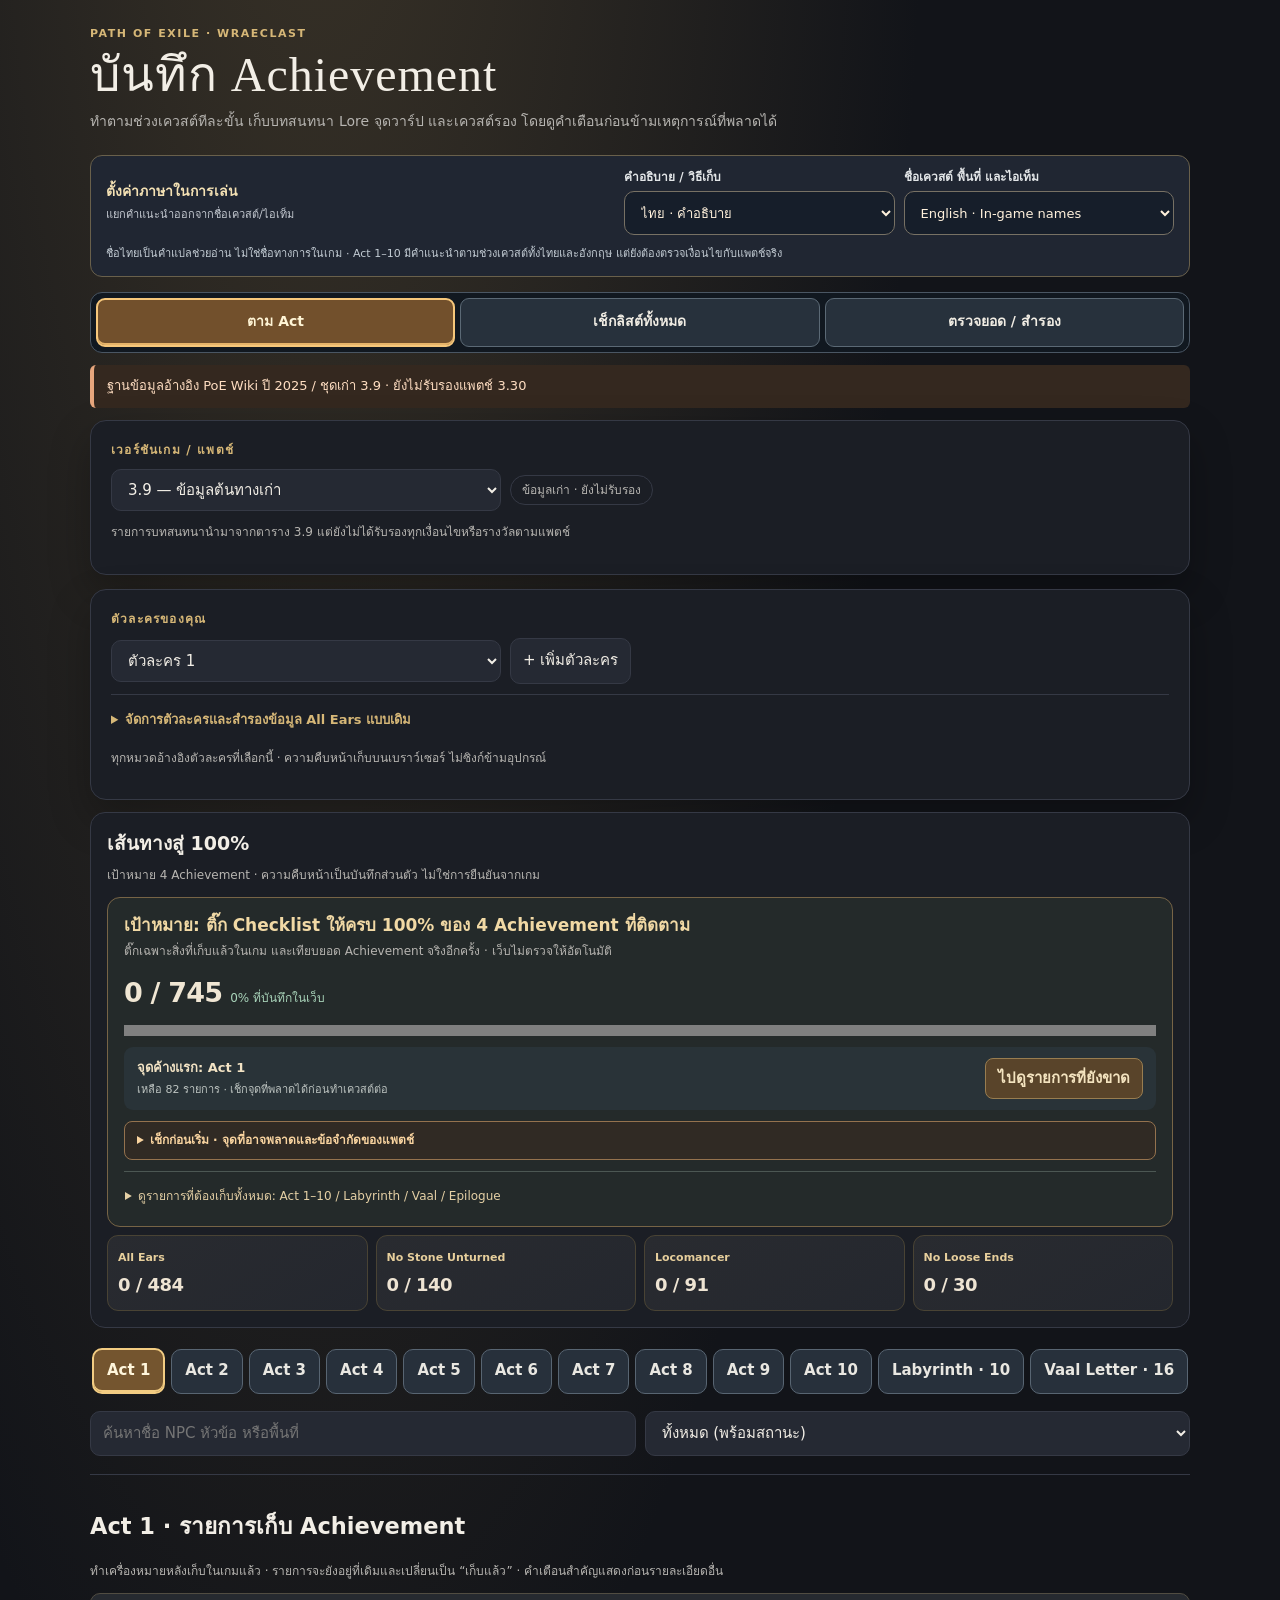
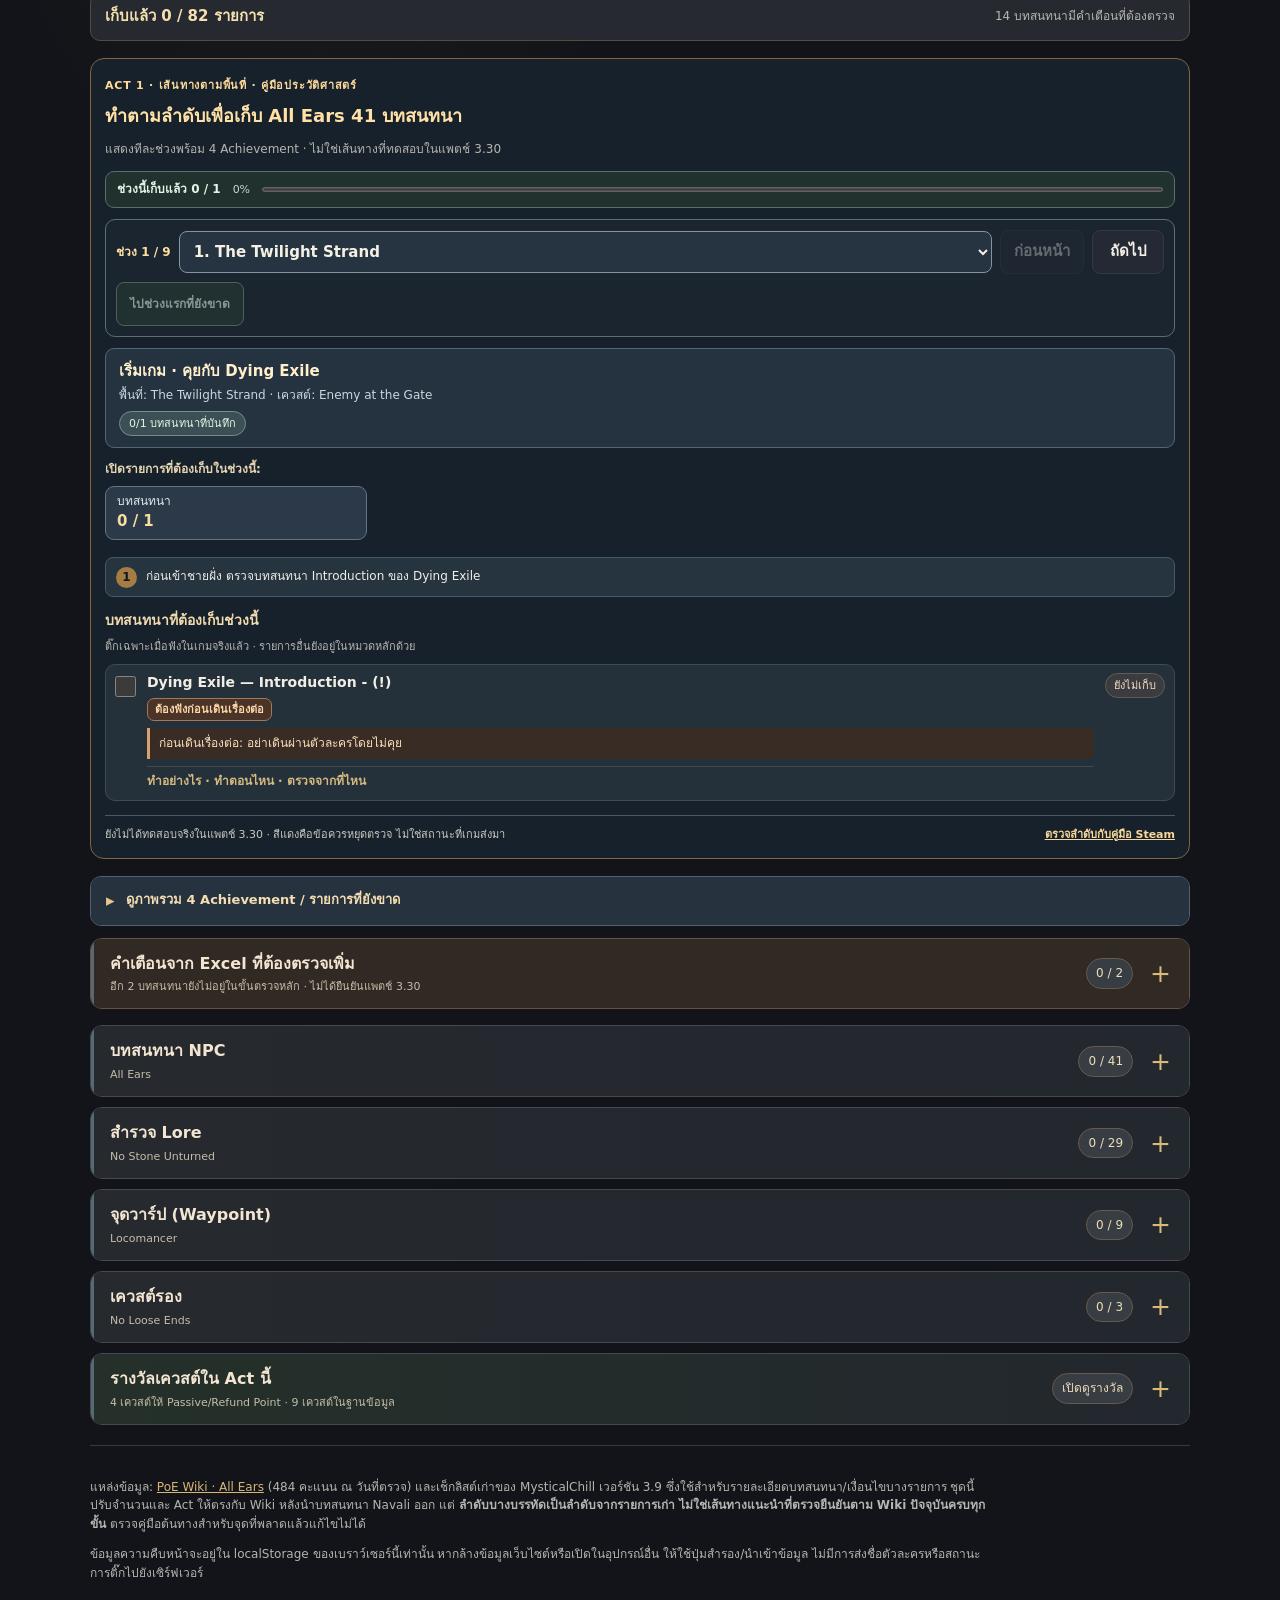
==== commit df967962: "feat(poe): load English historical risk captions after unmodified source evidence" ====
--- a/poe-all-ears/index.html
+++ b/poe-all-ears/index.html
@@ -142,6 +142,7 @@
 <script src="./extra-data.js"></script>
 <script src="./guide-descriptions.js"></script>
 <script src="./critical-checkpoints.js"></script>
+<script src="./poe-critical-language.js"></script>
 <script src="./steam-quest-walkthrough.js"></script>
 <script src="./poe-acts123-bilingual.js"></script>
 <script src="./steam-act4.js"></script>
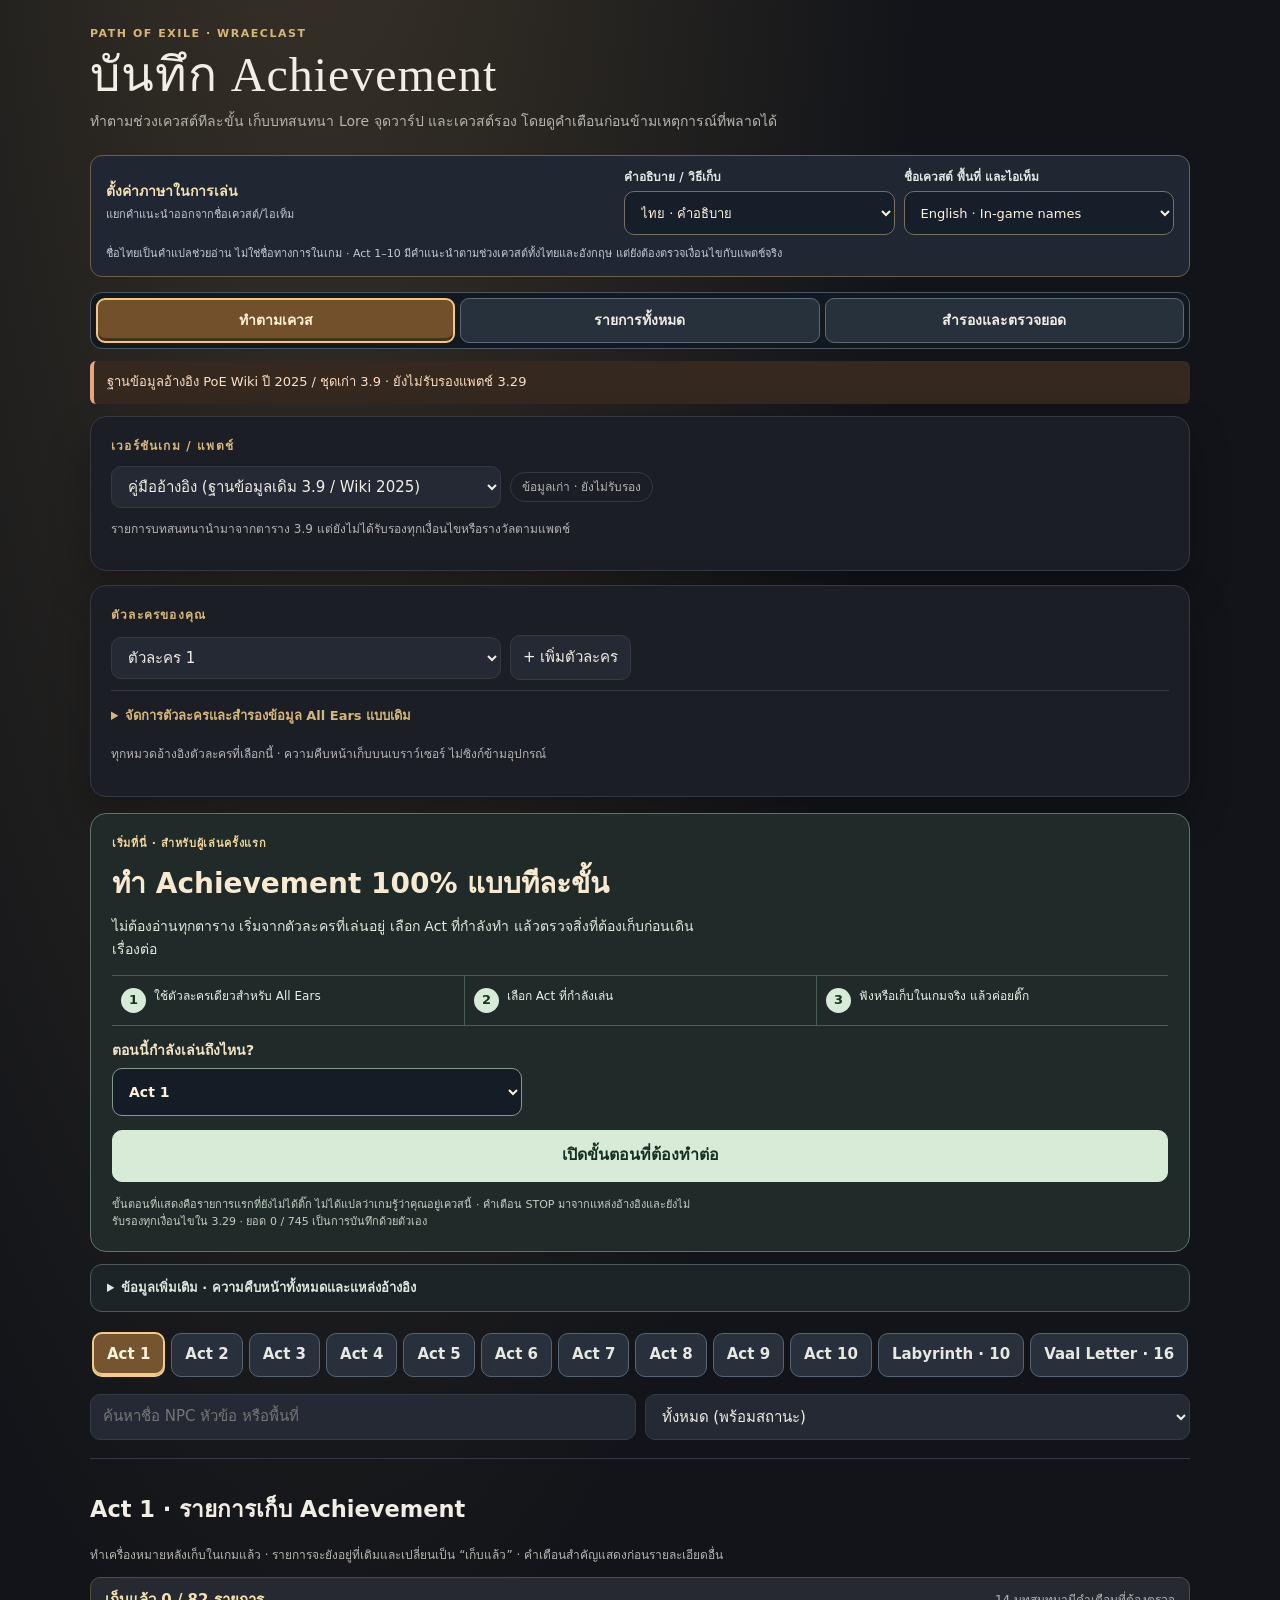
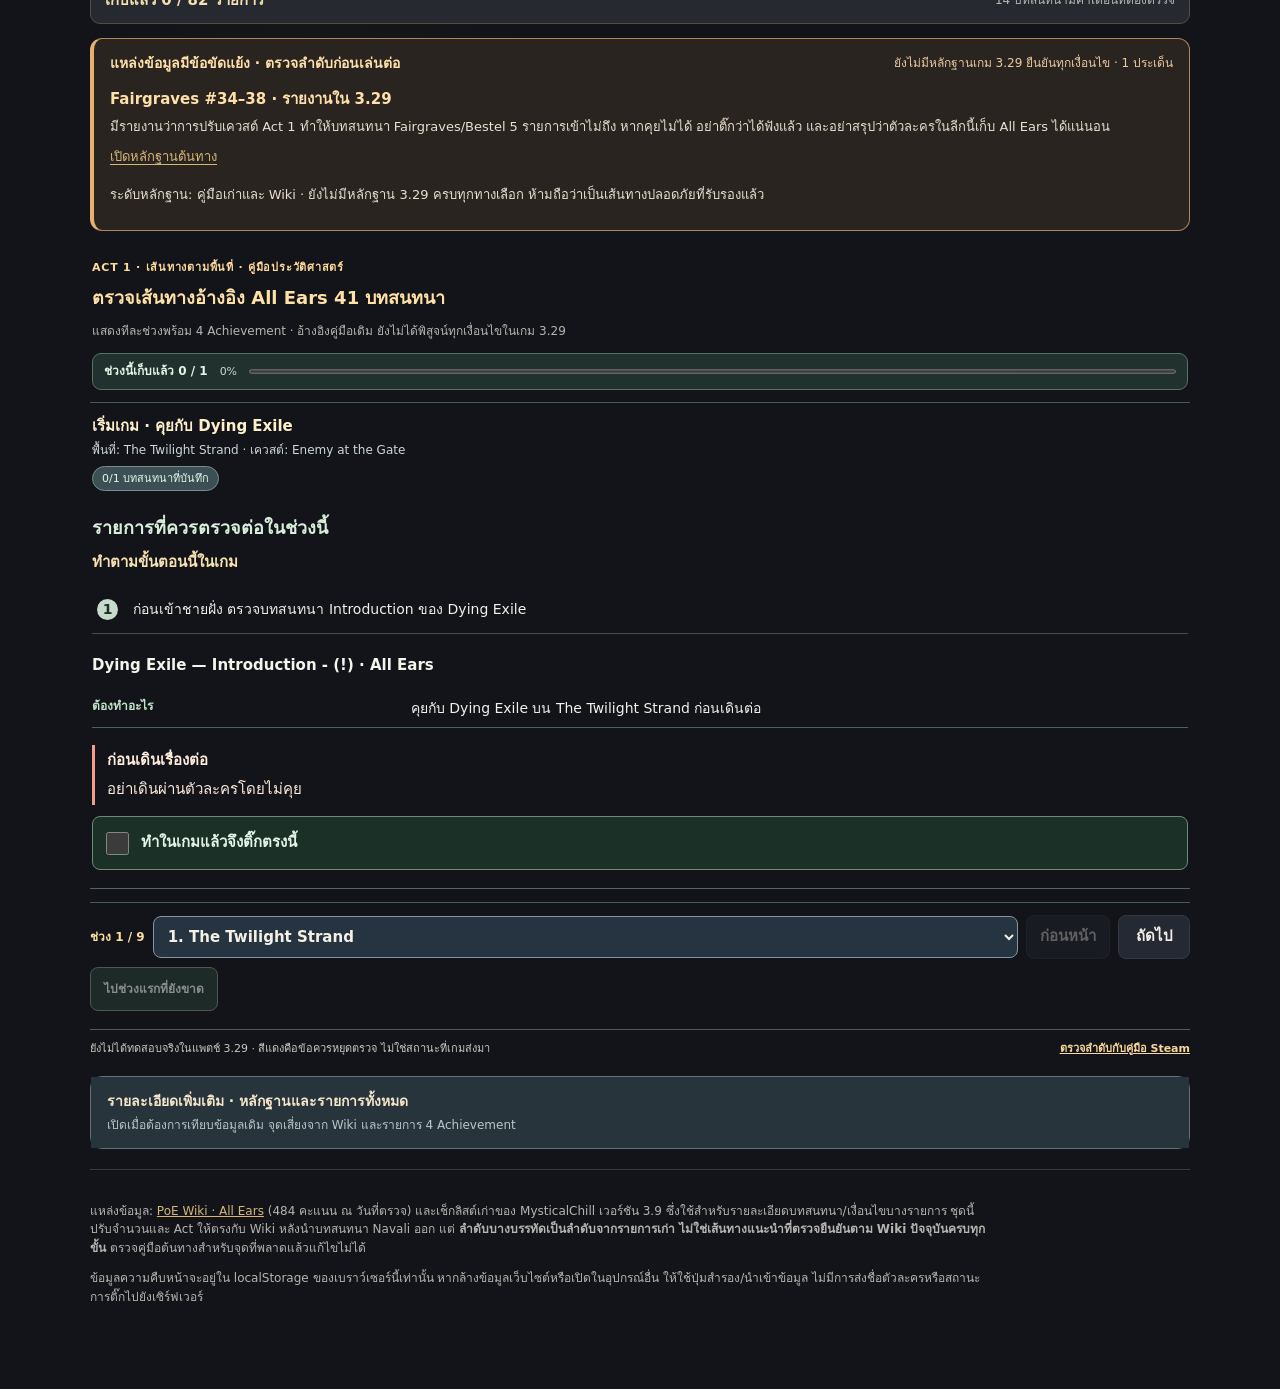
==== commit 04740a2c: "fix(poe): keep quest instructions and checklist in one flow" ====
--- a/poe-all-ears/index.html
+++ b/poe-all-ears/index.html
@@ -211,7 +211,8 @@
       if(done)arr.push(id);
       c.checked=[...new Set(arr)].sort(function(a,b){return a-b});
       if(!commit(next))return false;
-      render();
+      renderProgress();
+      if(selectedPatch==="legacy-3.9")renderItems();
       return true;
     }
   };
--- a/poe-all-ears/hub.css
+++ b/poe-all-ears/hub.css
@@ -536,8 +536,8 @@
 .hubWalkNavigator select{grid-column:2;grid-row:1}
 .hubWalkNavigator .hubJumpMissing{grid-column:1 / -1;grid-row:2;justify-self:start;width:auto;min-height:44px;border:1px solid #7c927e;background:#273c33;color:#e8f3e9;font-weight:700;font-size:12px;padding:9px 13px}
 .hubWalkNavigator .hubJumpMissing:disabled{opacity:.55}
-.hubWalkNavigator button:nth-last-child(2){grid-column:3;grid-row:1}
-.hubWalkNavigator button:last-child{grid-column:4;grid-row:1}
+.hubWalkNavigator [data-step-nav="prev"]{grid-column:3;grid-row:1}
+.hubWalkNavigator [data-step-nav="next"]{grid-column:4;grid-row:1}
 .hubWalkNavigator .hubJumpMissing:focus-visible{outline:3px solid #e7d5a6;outline-offset:2px}
 .hubSourceDiscrepancy{border:1px solid #a98862;background:#302923;border-radius:9px;margin:11px 0;padding:10px 13px;color:#f4e1c6}
 .hubSourceDiscrepancy>summary{cursor:pointer;min-height:44px;display:flex;align-items:center;font-size:12px;font-weight:750;line-height:1.55;color:#ffdeb3}
@@ -549,9 +549,9 @@
  .hubWalkNavigator{display:grid;grid-template-columns:repeat(2,minmax(0,1fr));gap:7px}
  .hubWalkNavigator .hubStepPosition{grid-column:1/-1;grid-row:1}
  .hubWalkNavigator select{grid-column:1/-1;grid-row:2;width:100%}
- .hubWalkNavigator .hubJumpMissing{grid-column:1/-1;grid-row:3;justify-self:stretch;width:100%}
- .hubWalkNavigator button:nth-last-child(2){grid-column:1;grid-row:4}
- .hubWalkNavigator button:last-child{grid-column:2;grid-row:4}
+ .hubWalkNavigator .hubJumpMissing{grid-column:1/-1;grid-row:4;justify-self:stretch;width:100%}
+ .hubWalkNavigator [data-step-nav="prev"]{grid-column:1;grid-row:3}
+ .hubWalkNavigator [data-step-nav="next"]{grid-column:2;grid-row:3}
 }
 
 /* Act 9 ruler choice: non-destructive branch annotation, distinct from achievement marks. */
@@ -572,3 +572,170 @@
 .hubItemHelpBody .hubOpenLinkedStage:hover{background:#3b4939;border-color:#efcc83}
 .hubItemHelpBody .hubOpenLinkedStage:focus-visible{outline:3px solid #ffdfa9;outline-offset:3px}
 @media(max-width:720px){.hubItemHelpBody .hubOpenLinkedStage{display:flex;width:100%}}
+
+
+/* Source confidence is visible at the decision point, without burying the active quest step. */
+.hubEvidencePanel{margin:14px 0;border:1px solid #b58556;border-left:4px solid #e6b16d;border-radius:12px;background:#29241f;overflow:hidden}
+.hubEvidencePanel>summary{display:flex;justify-content:space-between;align-items:center;flex-wrap:wrap;gap:6px 16px;padding:14px 16px;cursor:pointer;color:#ffe0aa;list-style-position:inside}
+.hubEvidencePanel>summary strong{font-size:14px;line-height:1.5}
+.hubEvidencePanel>summary small{color:#ebc9a2;font-size:12px}
+.hubEvidencePanel>summary:hover{background:#363027}
+.hubEvidencePanel>summary:focus-visible{outline:3px solid #ffdb94;outline-offset:-3px}
+.hubEvidenceBody{display:grid;gap:12px;padding:0 16px 16px;max-width:100%;overflow-wrap:anywhere}
+.hubEvidenceBody p{margin:4px 0 8px;font-size:13px;line-height:1.65;color:#e9dfd2}
+.hubEvidenceBody a{font-size:13px;text-decoration:underline;text-underline-offset:3px}
+.hubEvidenceIssue+.hubEvidenceIssue{padding-top:12px;border-top:1px solid #61513e}
+.hubEvidenceIssue strong{color:#ffe0aa}
+.hubGlobalEvidence{margin-top:12px}
+@media(max-width:600px){.hubEvidencePanel>summary{display:block}.hubEvidencePanel>summary small{display:block;margin-top:4px}.hubEvidenceBody{padding:0 12px 14px}}
+
+
+/* Navigation and keyboard ergonomics across the full achievement flow. */
+#hubNav button,#hubToolbar button,.hubStepNavigator button,.hubOpenLinkedStage,.hubActMissionItem button{min-height:44px}
+#hubNav button[aria-selected=true]{box-shadow:inset 0 -3px 0 #423319}
+#hubView [data-steam-act],#hubView [data-critical-act],#hubView [data-group],#hubView .hubEvidencePanel{scroll-margin-top:92px}
+#hubView summary,#hubStats summary{scroll-margin-top:90px}
+#hubView a:focus-visible,#hubStats a:focus-visible,#hubView summary:focus-visible,#hubStats summary:focus-visible{outline:3px solid #ffdb94;outline-offset:3px}
+@media(max-width:720px){#hubNav{gap:3px;padding:6px}#hubNav button{white-space:normal;line-height:1.35;padding:10px 7px}#hubView [data-steam-act],#hubView [data-critical-act]{scroll-margin-top:100px}}
+
+
+/* High-priority player-facing evidence, shown ahead of long checklist lists. */
+.hubCurrentPatchRisk{margin:12px 0 15px;padding:15px 17px;border:2px solid #d7a572;border-left-width:5px;border-radius:12px;background:#33271f;color:#f5e8d8}
+.hubCurrentPatchRisk>strong{display:block;font-size:15px;color:#ffe0ac;line-height:1.55}
+.hubCurrentPatchRisk p{margin:7px 0 12px;font-size:13px;line-height:1.65}
+.hubCurrentRiskActions{display:flex;flex-wrap:wrap;gap:8px 14px;align-items:center;margin-bottom:9px}
+.hubCurrentRiskActions button{min-height:44px;background:#f1d19a;color:#272018;font-weight:700;border-color:#f1d19a}
+.hubCurrentRiskActions button:hover{background:#ffe5b5}
+.hubCurrentRiskActions a{color:#ffe3b2;font-size:13px;text-underline-offset:3px}
+.hubCurrentPatchRisk small{display:block;color:#e3c8b0;line-height:1.5}
+.hubCurrentPatchRisk :focus-visible{outline:3px solid #ffe3a1;outline-offset:3px}
+@media(max-width:600px){.hubCurrentPatchRisk{padding:12px}.hubCurrentRiskActions button{width:100%}}
+
+
+/* An accessible persistent review cue for non-linear preview navigation in Acts 1–6. */
+.hubSkippedRisk{margin:13px 0 15px;padding:13px 15px;background:#33261e;border:2px solid #d4a267;border-left-width:5px;border-radius:12px;color:#f4dfc5}
+.hubSkippedRisk strong{display:block;color:#ffdb9e;font-size:14px;line-height:1.5}
+.hubSkippedRisk p{margin:6px 0 10px;font-size:13px;line-height:1.65;overflow-wrap:anywhere}
+.hubSkippedRisk button{min-height:44px;font-weight:700;background:#edc994;color:#2d2018;border-color:#edc994}
+.hubSkippedRisk button:hover{background:#ffdc9f}
+.hubSkippedRisk small{display:block;margin-top:9px;color:#e4c8ad;font-size:12px}
+.hubSkippedRisk button:focus-visible{outline:3px solid #ffe7b5;outline-offset:3px}
+@media(max-width:600px){.hubSkippedRisk{padding:12px}.hubSkippedRisk button{width:100%}}
+
+
+/* Task-first route: risk, next manual verification, then phase navigation. */
+.hubNextAction{display:grid;gap:8px;margin:10px 0;padding:13px 15px;border:1px solid #68807b;border-left:4px solid #9cc2ae;border-radius:10px;background:#20332f;color:#f0f5ee;min-width:0}
+.hubNextAction>strong{font-size:14px;line-height:1.4;color:#cfebd8}
+.hubNextActionItem{font-size:14px;line-height:1.55;font-weight:650;margin:0;overflow-wrap:anywhere}
+.hubNextAction button{justify-self:start;min-height:44px;padding:9px 13px;background:#d0e5d5;color:#152e22;border:1px solid #c3ddcc;border-radius:8px;font-weight:750}
+.hubNextAction button:hover{background:#e5f6e8}
+.hubNextAction button:focus-visible{outline:3px solid #f9edac;outline-offset:3px}
+.hubWalkthrough>.hubWalkFocus{margin-top:12px}
+.hubWalkthrough>.hubStepNavigator{margin-top:12px}
+@media(max-width:600px){.hubNextAction{padding:12px}.hubNextAction button{width:100%;justify-self:stretch;white-space:normal}.hubWalkFocus{padding:11px}.hubWalkNavigator select{min-width:0;max-width:100%}}
+
+
+/* Current-act primary action and compact cross-route recovery. */
+.hubMissionNext{border:1px solid #6e857c;border-left:4px solid #abd2b7;background:#223630;min-width:0}
+.hubMissionNext>span{flex:1 1 auto;gap:6px}
+.hubMissionNext strong{font-size:14px;color:#e6f4e6}
+.hubMissionNext .hubMissionPhase{font-size:13px;color:#e2eadd;font-weight:650;overflow-wrap:anywhere}
+.hubMissionNext .hubMissionRisk{font-size:12px;color:#ffe0b3;background:#403024;border:1px solid #936e48;padding:7px 9px;border-radius:7px;overflow-wrap:anywhere}
+.hubMissionNext button{background:#cee6d1;color:#193025;border-color:#b3d4bb;min-height:44px;font-weight:750}
+.hubMissionNext button:hover{background:#e2f4e4}
+.hubFirstMissing{display:flex;align-items:center;justify-content:space-between;gap:10px;flex-wrap:wrap;font-size:12px;color:#d2d5cf;padding:9px 12px;border:1px solid #4c5557;border-radius:9px}
+.hubFirstMissing button{min-height:44px;padding:8px 12px;background:#303b44;border:1px solid #6c7a84;border-radius:8px;color:#f2e6d5;font-weight:650}
+.hubFirstMissing button:hover{background:#40515c}
+.hubFirstMissing button:focus-visible,.hubMissionNext button:focus-visible{outline:3px solid #ffe1a6;outline-offset:3px}
+@media(max-width:600px){.hubMissionNext{flex-direction:column;align-items:stretch}.hubMissionNext button{width:100%}.hubFirstMissing{align-items:stretch;flex-direction:column}.hubFirstMissing button{width:100%}}
+
+
+/* Compact source disclosure: never hide the reported Act 1 risk label, but keep secondary evidence off the main task path. */
+.hubCurrentPatchRisk{margin:6px 0;min-width:0;padding:0;overflow:hidden}
+.hubCurrentPatchRisk>summary{cursor:pointer;display:flex;align-items:flex-start;justify-content:space-between;gap:9px;padding:12px 14px;list-style-position:inside}
+.hubCurrentPatchRisk>summary strong{display:block;font-size:13px;line-height:1.5;color:#ffe0ac;overflow-wrap:anywhere}
+.hubCurrentPatchRisk>summary small{display:block;font-size:11px;color:#dfcbb2;margin-top:3px;line-height:1.5}
+.hubCurrentPatchRisk[open]>summary{border-bottom:1px solid #76563c}
+.hubCurrentPatchRisk>p,.hubCurrentPatchRisk>.hubCurrentRiskActions,.hubCurrentPatchRisk>.hubSubtle{margin-left:14px;margin-right:14px}
+.hubCurrentPatchRisk>summary:focus-visible{outline:3px solid #ffe3a1;outline-offset:-4px}
+@media(max-width:600px){.hubCurrentPatchRisk>summary{padding:10px 12px;gap:5px}.hubCurrentPatchRisk>p,.hubCurrentPatchRisk>.hubCurrentRiskActions,.hubCurrentPatchRisk>.hubSubtle{margin-left:12px;margin-right:12px}}
+
+/* Act reference shelf: keep the active quest flow visible; progressively disclose secondary material. */
+.hubReferenceShelf{margin:18px 0 7px;border:1px solid #63737b;border-radius:12px;background:#1e2930;min-width:0;overflow-wrap:anywhere}
+.hubReferenceShelf>summary{display:flex;flex-direction:column;gap:4px;cursor:pointer;padding:14px 16px;background:#27343c;color:#f5e7ca;line-height:1.5}
+.hubReferenceShelf>summary strong{font-size:14px;font-weight:750}
+.hubReferenceShelf>summary small{color:#b7c8c7;font-size:12px;line-height:1.5}
+.hubReferenceShelf[open]>summary{border-bottom:1px solid #63737b;background:#324149}
+.hubReferenceShelf>summary:focus-visible{outline:3px solid #ffdf9c;outline-offset:-3px}
+.hubReferenceShelf>.hubActSummaryMore,.hubReferenceShelf>.hubHistoricalRisks,.hubReferenceShelf>.hubChapter,.hubReferenceShelf>.hubExcelWarnings,.hubReferenceShelf>.hubRewards,.hubReferenceShelf>.hubPostQuests,.hubReferenceShelf>.hubNotice{margin:10px 13px}
+.hubReferenceShelf .hubCritical{min-width:0}
+@media(max-width:600px){.hubReferenceShelf>summary{padding:12px}.hubReferenceShelf>.hubActSummaryMore,.hubReferenceShelf>.hubHistoricalRisks,.hubReferenceShelf>.hubChapter,.hubReferenceShelf>.hubExcelWarnings,.hubReferenceShelf>.hubRewards,.hubReferenceShelf>.hubPostQuests,.hubReferenceShelf>.hubNotice{margin:8px;max-width:calc(100% - 16px)}}
+
+
+/* First-time player path: one decision, one next step, advanced evidence on demand. */
+#hubQuickStart{display:grid;gap:13px;border:1px solid #9f8754;border-radius:16px;padding:21px;background:linear-gradient(135deg,#273329,#1b252d 65%);box-shadow:0 8px 24px #0003;margin:16px 0 12px;min-width:0}
+.hubBeginnerEyebrow{color:#f1d59c;font-size:11px;letter-spacing:.06em;text-transform:uppercase;font-weight:800}
+#hubQuickStart h2{font-size:clamp(21px,3.5vw,28px);line-height:1.25;color:#f8ead1;margin:0;max-width:32ch}
+.hubBeginnerIntro{color:#e1e8de;font-size:14px;line-height:1.65;margin:0;max-width:68ch}
+.hubBeginnerSteps{display:grid;grid-template-columns:repeat(3,minmax(0,1fr));gap:9px}
+.hubBeginnerStep{background:#293b37;border:1px solid #536f62;border-radius:10px;padding:11px;display:flex;align-items:flex-start;gap:8px;min-width:0;line-height:1.45;color:#e9eee7;font-size:12px}
+.hubBeginnerStep b{flex:0 0 25px;display:grid;place-items:center;width:25px;height:25px;border-radius:50%;background:#d8ebd7;color:#173527;font-size:13px}
+.hubBeginnerPicker{display:grid;gap:6px;min-width:0;color:#f3e4c6;font-weight:700;font-size:14px}
+.hubBeginnerPicker select{width:100%;min-width:0;max-width:410px;min-height:48px;background:#141d26;color:#fff2d6;border:1px solid #849a88}
+.hubBeginnerCTA{background:#d8ebd7!important;color:#163122!important;border:1px solid #d4eed8!important;font-weight:850;font-size:16px;min-height:52px;width:100%;padding:12px 18px}
+.hubBeginnerCTA:hover{background:#e9f9e7!important}
+.hubBeginnerFineprint{font-size:11px;line-height:1.55;color:#bfcfc4;margin:0;max-width:85ch}
+#hubAdvancedDashboard{margin:10px 0 13px;border:1px solid #4e5a59;border-radius:12px;background:#1c2428}
+#hubAdvancedDashboard>summary{cursor:pointer;list-style-position:inside;font-size:13px;font-weight:700;color:#dde8e0;padding:13px 16px}
+#hubAdvancedDashboard[open]>summary{border-bottom:1px solid #4e5a59}
+#hubAdvancedDashboard .hubPanel{margin:11px}
+#hubAdvancedDashboard>summary:focus-visible{outline:3px solid #f3dc9d;outline-offset:-3px}
+@media(max-width:720px){#hubQuickStart{padding:15px;gap:12px}.hubBeginnerSteps{grid-template-columns:1fr}.hubBeginnerStep{padding:8px 10px;align-items:center}.hubBeginnerStep b{width:23px;height:23px;flex-basis:23px}#hubAdvancedDashboard .hubPanel{margin:7px;padding:10px}}
+
+/* One reading path for new players: a single task surface instead of cards inside cards. */
+#hubQuickStart{border:1px solid #5f736b;background:#202b29;box-shadow:none;gap:14px}
+.hubBeginnerSteps{gap:0;border-top:1px solid #4b5e55;border-bottom:1px solid #4b5e55}
+.hubBeginnerStep{border:0;border-radius:0;background:transparent;padding:12px 9px}
+.hubBeginnerStep+.hubBeginnerStep{border-left:1px solid #4b5e55}
+.hubWalkthrough{background:transparent;border:0;padding:0;margin:14px 0;box-shadow:none}
+.hubWalkHeader{padding:10px 2px 12px;border-bottom:1px solid #485861}
+.hubWalkthrough>.hubWalkFocus{border:0;background:transparent;padding:12px 2px 8px;margin:0}
+.hubWalkthrough>.hubNextAction{background:transparent;border:0;border-radius:0;border-bottom:1px solid #53675d;margin:0;padding:16px 2px 18px;gap:11px;color:#f1f5eb}
+.hubWalkthrough>.hubNextAction>strong{font-size:18px;color:#d8edda}
+.hubWalkthrough .hubNextActionItem{font-size:15px;line-height:1.6}
+.hubActionInstructionsLabel{font-size:15px!important;color:#f7e1b2!important}
+.hubWalkthrough .hubWalkActions{margin:2px 0 8px;gap:0}
+.hubWalkthrough .hubWalkActions li{background:transparent;border:0;border-radius:0;border-bottom:1px solid #40504d;padding:12px 7px 12px 41px;font-size:14px;line-height:1.7}
+.hubWalkthrough .hubWalkActions li::before{top:13px;left:5px;background:#c5dcca;color:#1b3026}
+.hubWalkthrough>.hubStepNavigator{background:transparent;border:0;border-top:1px solid #465963;border-radius:0;padding:12px 0 4px;margin-top:13px}
+.hubNextAction>.hubStopGate{margin:0}
+.hubInlineWarning{border-left:3px solid #f39c8a;padding:4px 12px;color:#ffebdd}
+.hubInlineWarning p{margin:5px 0 0;line-height:1.6}
+@media(max-width:720px){.hubBeginnerStep+.hubBeginnerStep{border-left:0;border-top:1px solid #4b5e55}#hubQuickStart{padding:15px 16px}.hubWalkthrough .hubWalkActions li{font-size:14px}.hubWalkthrough>.hubNextAction>strong{font-size:17px}}
+
+/* First-time task specificity: readable action / location / timing without another card layer. */
+.hubCurrentTaskFacts{display:grid;gap:8px;margin:2px 0 6px;padding:0}
+.hubCurrentTaskFact{display:grid;grid-template-columns:minmax(110px,28%) minmax(0,1fr);gap:12px;padding:7px 0;border-bottom:1px solid #4a6558;min-width:0}
+.hubCurrentTaskFact dt{font-size:12px;font-weight:800;color:#c0e3ca;line-height:1.5}
+.hubCurrentTaskFact dd{font-size:14px;line-height:1.6;color:#edf2ea;margin:0;overflow-wrap:anywhere}
+.hubWalkCategory .hubItem:focus-within,.hubWalkLore .hubItem:focus-within{outline:2px solid #d7e9b6;outline-offset:3px}
+@media(max-width:600px){.hubCurrentTaskFact{grid-template-columns:1fr;gap:3px}.hubCurrentTaskFact dd{font-size:14px}}
+
+
+/* Single-task workflow: instructions, confirmation and next item remain together. */
+.hubInlineCurrentChecklist .hubInlineMark{display:grid;grid-template-columns:auto minmax(0,1fr);align-items:center;gap:12px;min-height:54px;padding:10px 13px;border:1px solid #718979;border-radius:8px;background:#1b3026;color:#e3f3e7;font-weight:700;cursor:pointer;touch-action:manipulation}
+.hubInlineCurrentChecklist .hubInlineMark:hover{background:#294539}
+.hubInlineMark input[type="checkbox"]{width:23px;height:23px;accent-color:#9bdbad;margin:0}
+.hubInlineMark:has(input:focus-visible){outline:3px solid #f9edac;outline-offset:3px}
+.hubNextAction .hubInlineUndo{background:transparent;border-color:#718979;color:#deeee2}
+.hubNextAction .hubInlineUndo:hover{background:#294539}
+.hubWalkthrough :is(.hubWalkFocus h4,.hubInlineMark input,.hubInlineAdvance,.hubInlineUndo){scroll-margin-block:100px 20px}
+.hubWalkFocus h4:focus-visible,.hubWalkNavigator select:focus-visible{outline:3px solid #f9edac;outline-offset:3px}
+@media(max-width:720px){
+ #hubNav{position:relative;top:auto}
+ .hubWalkthrough :is(.hubWalkFocus h4,.hubInlineMark input,.hubInlineAdvance,.hubInlineUndo){scroll-margin-block:16px}
+}
+.hubWalkArchive{margin:17px 0 0;border-top:1px solid #57625b;padding-top:12px}
+.hubWalkArchive>summary{cursor:pointer;color:#c6c9c3;font-size:13px;font-weight:650;min-height:44px;padding:12px 4px}
+.hubWalkArchive>summary:hover{color:#e7e6d9}
+.hubWalkArchive>.hubWalkCategory,.hubWalkArchive>.hubWalkLore{margin-top:10px}
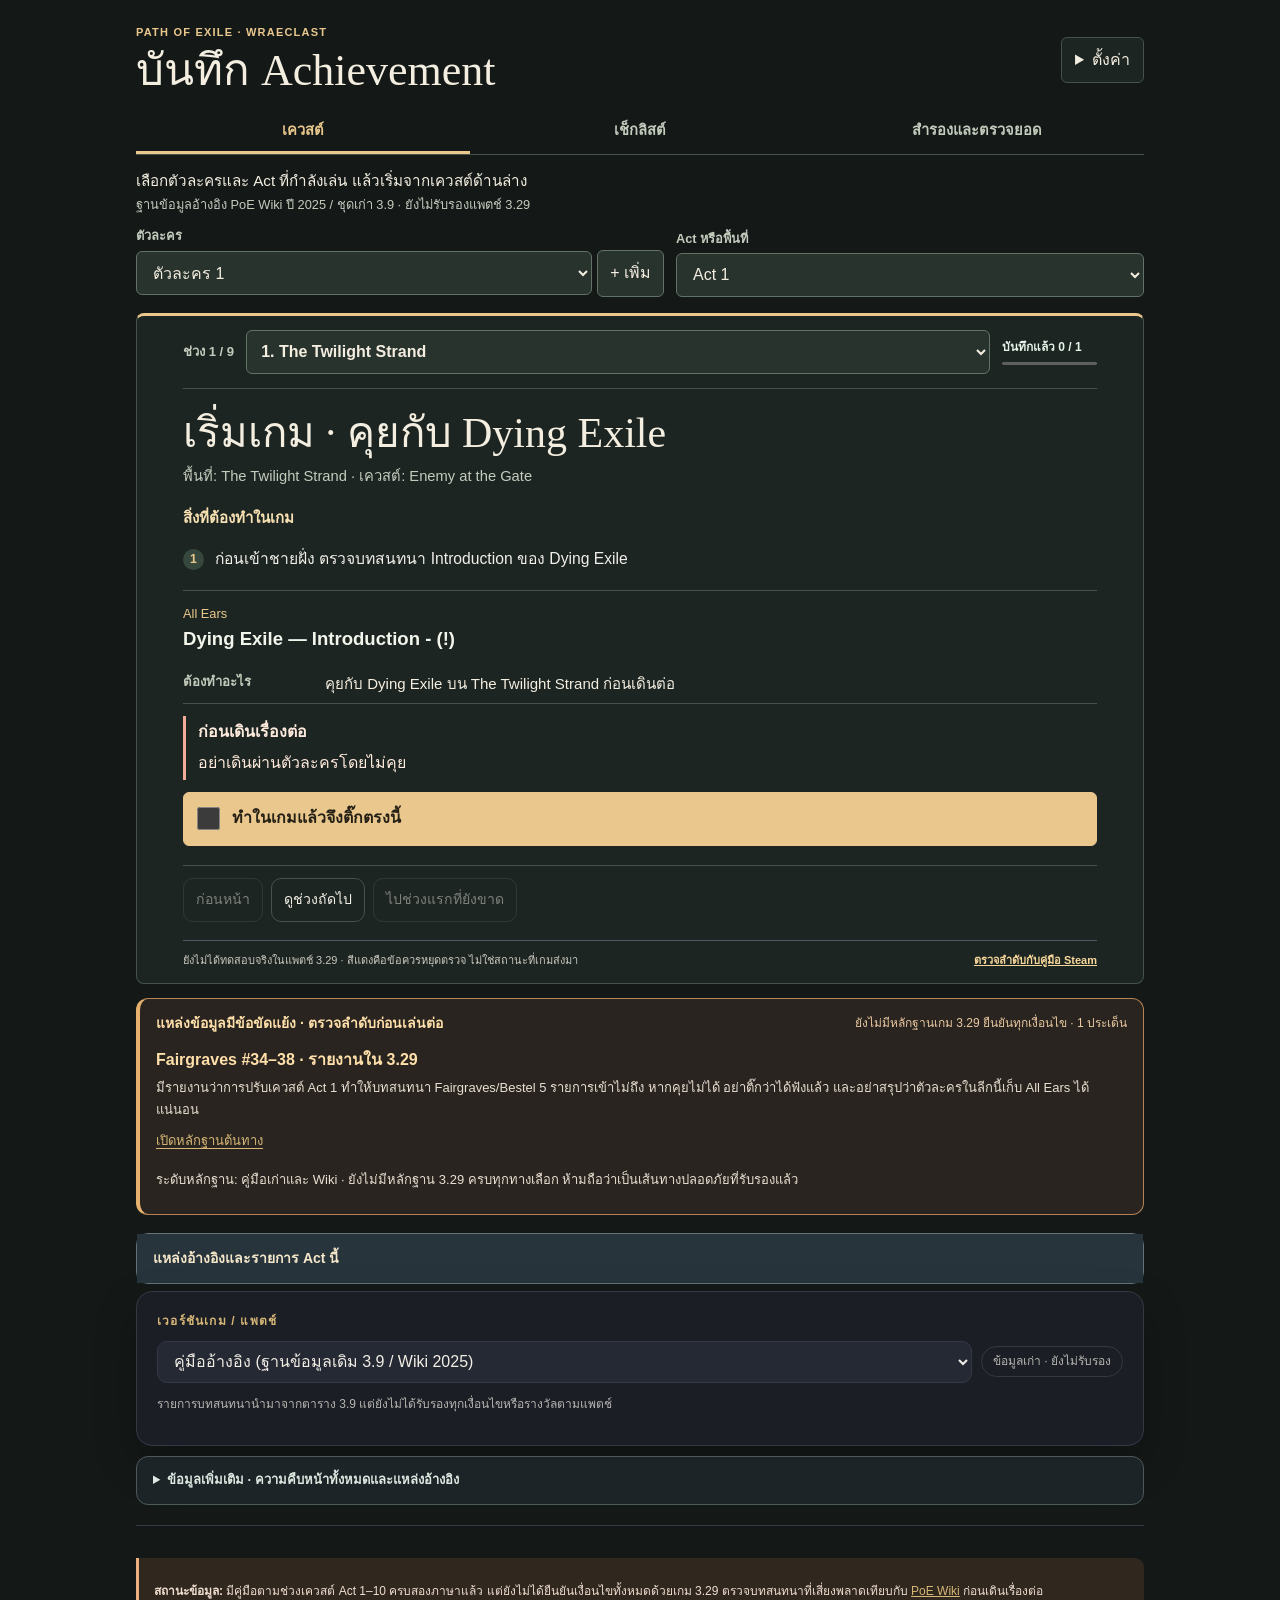
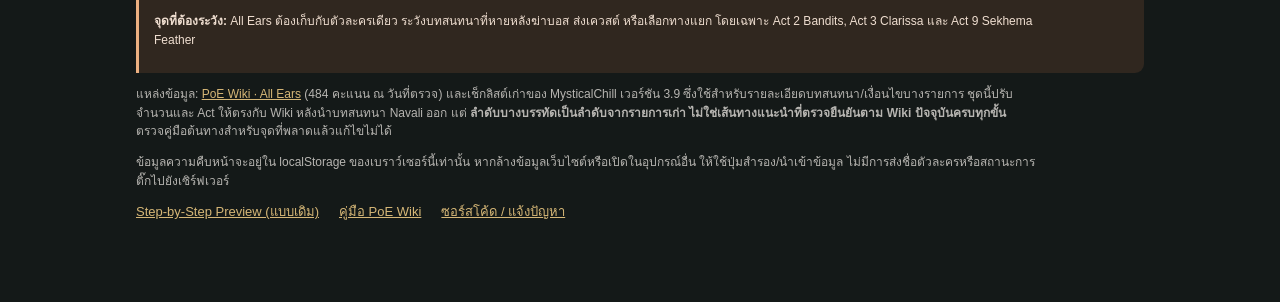
==== commit 707cc416: "feat(poe): rebuild the guided campaign and restore per-character position" ====
--- a/poe-all-ears/index.html
+++ b/poe-all-ears/index.html
@@ -3,7 +3,7 @@
 <head>
   <meta charset="utf-8">
   <meta name="viewport" content="width=device-width, initial-scale=1">
-  <meta name="theme-color" content="#15171c">
+  <meta name="theme-color" content="#141918">
   <meta name="description" content="สมุดบันทึก Achievement ของ Path of Exile: บทสนทนา NPC, Lore, Waypoint และเควสต์รอง ตรวจสิ่งที่ยังไม่ได้เก็บได้ในหน้าเดียว">
   <title>PoE Achievement Companion | All Ears · Lore · Waypoints · Quests</title>
   <style>
@@ -63,13 +63,14 @@
     .empty{padding:40px 10px;text-align:center;color:var(--muted)}
     .foot{margin-top:26px;border-top:1px solid var(--line);padding-top:20px;color:var(--muted);font-size:12px}
     .foot p{max-width:900px}
-    .toast{position:fixed;bottom:20px;left:50%;transform:translate(-50%,30px);opacity:0;pointer-events:none;background:#364137;border:1px solid #759d7f;border-radius:10px;padding:12px 18px;z-index:20;transition:all .2s;max-width:calc(100vw - 24px)}
+    .toast{position:fixed;bottom:20px;left:50%;transform:translate(-50%,30px);opacity:0;pointer-events:none;background:#364137;border:1px solid #759d7f;border-radius:10px;padding:12px 18px;z-index:20;transition:transform .2s,opacity .2s;max-width:calc(100vw - 24px)}
     .toast.show{opacity:1;transform:translate(-50%,0)}
     .sr{position:absolute;width:1px;height:1px;margin:-1px;overflow:hidden;clip:rect(0,0,0,0);white-space:nowrap}
     @media(max-width:720px){.wrap{padding:20px 13px 60px}.panel{padding:15px}.stats{grid-template-columns:1fr}.toolbar{top:0}.ctrls>*{flex-grow:1}.toolbar select{flex:1}.headlinks{gap:12px}}
     @media(prefers-reduced-motion:reduce){*,*:before,*:after{transition:none!important;scroll-behavior:auto!important}}
   </style>
 <link rel="stylesheet" href="./hub.css">
+<link rel="stylesheet" href="./campaign.css">
 </head>
 <body>
 <div class="wrap">
@@ -127,6 +128,7 @@
 </div>
 <div id="toast" class="toast" role="status"></div>
 <script src="./data.js"></script>
+<script src="./approved-guidance.js"></script>
 <script src="./guide-act1.js"></script>
 <script src="./quest-rewards.js"></script>
 <script src="./patches.js"></script>
@@ -172,7 +174,12 @@
   function uid(){return "c-"+Date.now().toString(36)+"-"+Math.random().toString(36).slice(2,9);}
   function blank(){var id=uid();return {version:1,active:id,characters:[{id:id,name:"ตัวละคร 1",checked:[]}]};}
   function sanitize(raw){if(!raw||!Array.isArray(raw.characters))return blank();var chars=[];var ids=new Set();raw.characters.slice(0,150).forEach(function(c){if(!c||typeof c.name!=="string")return;var id=(typeof c.id==="string"&&c.id.length<100&&!ids.has(c.id))?c.id:uid();ids.add(id);var chk=Array.isArray(c.checked)?c.checked.filter(function(v){return Number.isInteger(v)&&v>=1&&v<=484;}):[];chars.push({id:id,name:c.name.trim().slice(0,60)||"ตัวละคร",checked:Array.from(new Set(chk))});});if(!chars.length)return blank();return {version:1,active:chars.some(function(c){return c.id===raw.active;})?raw.active:chars[0].id,characters:chars};}
-  try{state=sanitize(JSON.parse(localStorage.getItem(KEY)));}catch(e){state=blank();}
+  try{
+    var stored=JSON.parse(localStorage.getItem(KEY));
+    state=sanitize(stored);
+    // A fresh character needs a stable ID before its first route position can be saved.
+    if(!stored)save();
+  }catch(e){state=blank();}
   function save(){try{localStorage.setItem(KEY,JSON.stringify(state));return true;}catch(e){toast("บันทึกไม่ได้: พื้นที่เก็บข้อมูลเบราว์เซอร์ถูกปิดหรือเต็ม");return false;}}
   function commit(next){var previous=state;state=next;if(!save()){state=previous;return false;}return true;}
   function snapshot(){return JSON.parse(JSON.stringify(state));}
--- a/poe-all-ears/hub.css
+++ b/poe-all-ears/hub.css
@@ -1,7 +1,6 @@
 /* Single-page Achievement Companion, progressive enhancement over stable All Ears v1 */
 #hubNav{position:sticky;top:0;z-index:12;display:flex;gap:6px;flex-wrap:wrap;padding:10px;background:#14171df5;border:1px solid var(--line);border-radius:14px;margin:16px 0 13px;backdrop-filter:blur(12px)}
 #hubNav button{flex:1 1 auto;white-space:nowrap;padding:10px 12px;font-size:13px;border:1px solid transparent;background:transparent;color:var(--muted);font-weight:600}
-#hubNav button[aria-selected=true]{background:var(--gold);color:#252016;border-color:var(--gold)}
 #hubNav button:focus-visible{outline:3px solid var(--gold);outline-offset:2px}
 .hubPanel{border:1px solid var(--line);border-radius:15px;background:var(--surface);padding:20px;margin:13px 0}
 .hubPanel h2{font-size:clamp(18px,3vw,25px);margin:0 0 7px;font-weight:650}
@@ -56,7 +55,6 @@
 .wrap>header p{font-size:14px;line-height:1.65;max-width:800px}
 #hubNav{display:grid;grid-template-columns:repeat(3,minmax(0,1fr));gap:6px;padding:7px;margin:15px 0 12px}
 #hubNav button{min-width:0;flex:none;white-space:normal;text-align:center;font-size:14px;min-height:46px;border-radius:9px}
-#hubNav button[aria-selected=true]{box-shadow:inset 0 -2px 0 #8b6a33}
 body:not([data-hub-tab="ears"]) .wrap>section[aria-label="เวอร์ชันเกม / แพตช์"]{display:block!important}
 .wrap>section[aria-label="เวอร์ชันเกม / แพตช์"]{box-shadow:none;padding:13px 16px}
 .wrap>section[aria-label="ตัวละคร"]{box-shadow:none;padding:14px 16px}
@@ -125,11 +123,6 @@
 }
 
 /* Act picker: one-tap navigation through campaign chapters. */
-.hubActStrip{display:flex;gap:6px;align-items:center;overflow-x:auto;scroll-snap-type:x proximity;overscroll-behavior-x:contain;padding:7px 2px 11px;margin:5px 0 0;scrollbar-width:thin}
-.hubActStrip button{flex:0 0 auto;scroll-snap-align:center;min-width:70px;min-height:45px;padding:9px 13px;border-radius:10px;background:#252932;border:1px solid #49474a;color:#e4ded2;font-weight:650;white-space:nowrap}
-.hubActStrip button[aria-pressed=true]{background:#4b3822;border-color:#deb96f;color:#ffebc2;box-shadow:inset 0 -2px 0 #c39a56}
-.hubActStrip button:focus-visible{outline:3px solid var(--gold);outline-offset:2px}
-@media(max-width:720px){.hubActStrip{margin:0 -3px 0;padding-bottom:9px}.hubActStrip button{min-width:64px;min-height:46px}}
 
 /* Keep all four Achievement category choices visible without horizontal scrolling on phones. */
 @media(max-width:720px){.hubCategoryPicker{display:grid;grid-template-columns:repeat(2,minmax(0,1fr));gap:7px;overflow:visible;scroll-snap-type:none}.hubCategoryPicker button{width:100%;white-space:normal;min-height:47px;line-height:1.4}}
@@ -262,7 +255,6 @@
 .hubLoreNavigation{display:flex;flex-wrap:wrap;align-items:center;gap:9px;background:#232b2b;border:1px solid #4e6862;border-radius:10px;padding:11px 12px;margin:10px 0}
 .hubLoreNavigation p{flex:1 0 100%;margin:0}
 .hubLoreNavigation button{font-size:12px;min-height:39px;border:1px solid #72907f;border-radius:8px;padding:8px 11px}
-.hubActStrip button[data-act="Labyrinth"],.hubActStrip button[data-act="Vaal"]{min-width:125px;white-space:nowrap}
 @media(max-width:720px){
  .hubStepNavigator{grid-template-columns:1fr 1fr;gap:7px}
  .hubStepPosition{grid-column:1;align-self:center}
@@ -349,11 +341,8 @@
    amber = source uncertainty, green = item explicitly checked by the player. */
 #hubNav{border-radius:12px;background:#111820;border:1px solid #4a5663;padding:5px;gap:5px}
 #hubNav button{background:#27313c;color:#f1ede4;border:1px solid #5b6975;min-height:49px;border-radius:9px;font-weight:700}
-#hubNav button[aria-selected=true]{background:#72502c;color:#fff5d6;border:2px solid #f6c77b;box-shadow:inset 0 -2px 0 #e6b46a}
-#hubNav button:focus-visible,.hubActStrip button:focus-visible,.hubStepNavigator button:focus-visible,
+#hubNav button:focus-visible,.hubStepNavigator button:focus-visible,
 .hubStopGate button:focus-visible,.hubWalkNavigator button:focus-visible{outline:3px solid #ffdb86;outline-offset:3px}
-.hubActStrip button{background:#27303b;color:#e9e7e1;border-color:#586572}
-.hubActStrip button[aria-pressed=true]{background:#74552f;color:#fff6dc;border:2px solid #f2cc82;box-shadow:inset 0 -2px 0 #f2cc82}
 .hubStepNavigator{background:#1b2530;border-color:#5d6d79}
 .hubStepNavigator select{background:#263441;color:#f5f0e4;border-color:#8495a2;font-weight:650}
 .hubStepPosition{color:#ffe0a0}
@@ -379,14 +368,11 @@
 .hubCheckpointWhy .hubCheckpointRisk{margin-top:8px}
 /* Walk-by-area Act 1 player mode; only a single phase visible. */
 .hubWalkthrough{background:#17212b;border:1px solid #7f6746;border-radius:14px;padding:14px;margin:17px 0;scroll-margin-top:14px}
-.hubWalkEyebrow{display:inline-block;font-size:11px;color:#ffdb9b;font-weight:800;letter-spacing:.07em}
 .hubWalkHeader h3{margin:7px 0 5px;font-size:18px;line-height:1.4}
 .hubWalkHeader .hubSubtle{font-size:12px;line-height:1.6}
 .hubWalkNavigator{margin:11px 0}
 .hubWalkFocus{padding:11px 13px;border:1px solid #536678;border-radius:9px;background:#253240}
-.hubWalkFocus h4{font-size:15px;color:#fff0cb;margin:0 0 4px;line-height:1.5}
 .hubWalkFocus p{font-size:12px;color:#cdd6dd;margin:0 0 7px;line-height:1.5}
-.hubWalkCount{font-size:11px;display:inline-block;background:#3b4f54;border:1px solid #768d8b;padding:3px 9px;border-radius:20px;color:#e1f7e8}
 .hubWalkActions{counter-reset:poe-actions;list-style:none;display:grid;gap:6px;margin:11px 0;padding:0}
 .hubWalkActions li{padding:9px 11px 9px 40px;border:1px solid #45596a;border-radius:8px;background:#263440;color:#f0efe9;font-size:12px;line-height:1.65;position:relative}
 .hubWalkActions li::before{counter-increment:poe-actions;content:counter(poe-actions);position:absolute;top:9px;left:10px;background:#a57d43;color:#12171d;font-weight:850;border-radius:20px;min-width:21px;line-height:21px;text-align:center}
@@ -396,9 +382,7 @@
 .hubWalkCategory .hubList{gap:5px}
 .hubWalkCategory .hubItem{padding:8px 9px;background:#25313a}
 .hubWalkCategory .hubItemState{color:#f5dcc1}
-.hubWalkMore{background:#222c34;border:1px solid #53606b;border-radius:8px;margin-top:7px;padding:8px 10px}
-.hubWalkMore>summary,.hubWalkLore>summary{cursor:pointer;color:#ffda99;font-size:12px;font-weight:750;padding:5px}
-.hubWalkMore .hubList{margin-top:8px}
+.hubWalkLore>summary{cursor:pointer;color:#ffda99;font-size:12px;font-weight:750;padding:5px}
 .hubWalkLore{margin-top:12px;border:1px solid #465f53;background:#25352c;border-radius:8px;padding:9px 11px}
 .hubWalkLore .hubList{padding:8px 0 0}
 .hubWalkFooter{display:flex;align-items:center;justify-content:space-between;gap:10px;flex-wrap:wrap;border-top:1px solid #4d5964;padding-top:11px;margin-top:14px;font-size:11px;line-height:1.5;color:#c9c7bf}
@@ -483,7 +467,6 @@
 .hubStopGate.reviewed{border-left:5px solid #8bbf9c;background:#20352e}
 .hubStopGate button{margin-top:9px;background:#4a3531;border-color:#ddae9a;color:#ffe8d8;min-height:44px;font-weight:750}
 .hubWalkNavigator button{min-height:44px}
-.hubWalkFocus h4{line-height:1.5}
 @media(max-width:900px){.hubLanguagePanel{grid-template-columns:1fr}}
 @media(max-width:720px){
  .hubLanguagePanel{padding:11px;gap:9px}
@@ -491,9 +474,6 @@
  .hubLanguageChoice select{font-size:12px;padding:8px 6px}
  .hubLanguageNote{font-size:10.5px}
  #hubNav{position:sticky;top:0;z-index:30;box-shadow:0 5px 18px #0008}
- .hubActStrip{display:grid;grid-template-columns:repeat(5,minmax(0,1fr));gap:5px;overflow:visible;scroll-snap-type:none;margin:5px 0;padding:3px 0 8px}
- .hubActStrip button{min-width:0!important;min-height:43px;padding:7px 2px;font-size:11px;white-space:normal;border-radius:7px}
- .hubActStrip button[data-act="Labyrinth"],.hubActStrip button[data-act="Vaal"],.hubActStrip button[data-act="Epilogue"]{grid-column:span 1;min-width:0!important;font-size:10px}
  .hubWalkNavigator{display:grid;grid-template-columns:repeat(2,minmax(0,1fr));gap:7px}
  .hubWalkNavigator select{grid-column:1/-1;min-width:0;width:100%}
  .hubWalkNavigator .hubStepPosition{grid-column:1/-1}
@@ -592,7 +572,6 @@
 
 /* Navigation and keyboard ergonomics across the full achievement flow. */
 #hubNav button,#hubToolbar button,.hubStepNavigator button,.hubOpenLinkedStage,.hubActMissionItem button{min-height:44px}
-#hubNav button[aria-selected=true]{box-shadow:inset 0 -3px 0 #423319}
 #hubView [data-steam-act],#hubView [data-critical-act],#hubView [data-group],#hubView .hubEvidencePanel{scroll-margin-top:92px}
 #hubView summary,#hubStats summary{scroll-margin-top:90px}
 #hubView a:focus-visible,#hubStats a:focus-visible,#hubView summary:focus-visible,#hubStats summary:focus-visible{outline:3px solid #ffdb94;outline-offset:3px}
@@ -673,30 +652,14 @@
 
 
 /* First-time player path: one decision, one next step, advanced evidence on demand. */
-#hubQuickStart{display:grid;gap:13px;border:1px solid #9f8754;border-radius:16px;padding:21px;background:linear-gradient(135deg,#273329,#1b252d 65%);box-shadow:0 8px 24px #0003;margin:16px 0 12px;min-width:0}
-.hubBeginnerEyebrow{color:#f1d59c;font-size:11px;letter-spacing:.06em;text-transform:uppercase;font-weight:800}
-#hubQuickStart h2{font-size:clamp(21px,3.5vw,28px);line-height:1.25;color:#f8ead1;margin:0;max-width:32ch}
-.hubBeginnerIntro{color:#e1e8de;font-size:14px;line-height:1.65;margin:0;max-width:68ch}
-.hubBeginnerSteps{display:grid;grid-template-columns:repeat(3,minmax(0,1fr));gap:9px}
-.hubBeginnerStep{background:#293b37;border:1px solid #536f62;border-radius:10px;padding:11px;display:flex;align-items:flex-start;gap:8px;min-width:0;line-height:1.45;color:#e9eee7;font-size:12px}
-.hubBeginnerStep b{flex:0 0 25px;display:grid;place-items:center;width:25px;height:25px;border-radius:50%;background:#d8ebd7;color:#173527;font-size:13px}
-.hubBeginnerPicker{display:grid;gap:6px;min-width:0;color:#f3e4c6;font-weight:700;font-size:14px}
-.hubBeginnerPicker select{width:100%;min-width:0;max-width:410px;min-height:48px;background:#141d26;color:#fff2d6;border:1px solid #849a88}
-.hubBeginnerCTA{background:#d8ebd7!important;color:#163122!important;border:1px solid #d4eed8!important;font-weight:850;font-size:16px;min-height:52px;width:100%;padding:12px 18px}
-.hubBeginnerCTA:hover{background:#e9f9e7!important}
-.hubBeginnerFineprint{font-size:11px;line-height:1.55;color:#bfcfc4;margin:0;max-width:85ch}
 #hubAdvancedDashboard{margin:10px 0 13px;border:1px solid #4e5a59;border-radius:12px;background:#1c2428}
 #hubAdvancedDashboard>summary{cursor:pointer;list-style-position:inside;font-size:13px;font-weight:700;color:#dde8e0;padding:13px 16px}
 #hubAdvancedDashboard[open]>summary{border-bottom:1px solid #4e5a59}
 #hubAdvancedDashboard .hubPanel{margin:11px}
 #hubAdvancedDashboard>summary:focus-visible{outline:3px solid #f3dc9d;outline-offset:-3px}
-@media(max-width:720px){#hubQuickStart{padding:15px;gap:12px}.hubBeginnerSteps{grid-template-columns:1fr}.hubBeginnerStep{padding:8px 10px;align-items:center}.hubBeginnerStep b{width:23px;height:23px;flex-basis:23px}#hubAdvancedDashboard .hubPanel{margin:7px;padding:10px}}
+@media(max-width:720px){#hubAdvancedDashboard .hubPanel{margin:7px;padding:10px}}
 
 /* One reading path for new players: a single task surface instead of cards inside cards. */
-#hubQuickStart{border:1px solid #5f736b;background:#202b29;box-shadow:none;gap:14px}
-.hubBeginnerSteps{gap:0;border-top:1px solid #4b5e55;border-bottom:1px solid #4b5e55}
-.hubBeginnerStep{border:0;border-radius:0;background:transparent;padding:12px 9px}
-.hubBeginnerStep+.hubBeginnerStep{border-left:1px solid #4b5e55}
 .hubWalkthrough{background:transparent;border:0;padding:0;margin:14px 0;box-shadow:none}
 .hubWalkHeader{padding:10px 2px 12px;border-bottom:1px solid #485861}
 .hubWalkthrough>.hubWalkFocus{border:0;background:transparent;padding:12px 2px 8px;margin:0}
@@ -711,7 +674,7 @@
 .hubNextAction>.hubStopGate{margin:0}
 .hubInlineWarning{border-left:3px solid #f39c8a;padding:4px 12px;color:#ffebdd}
 .hubInlineWarning p{margin:5px 0 0;line-height:1.6}
-@media(max-width:720px){.hubBeginnerStep+.hubBeginnerStep{border-left:0;border-top:1px solid #4b5e55}#hubQuickStart{padding:15px 16px}.hubWalkthrough .hubWalkActions li{font-size:14px}.hubWalkthrough>.hubNextAction>strong{font-size:17px}}
+@media(max-width:720px){.hubWalkthrough .hubWalkActions li{font-size:14px}}
 
 /* First-time task specificity: readable action / location / timing without another card layer. */
 .hubCurrentTaskFacts{display:grid;gap:8px;margin:2px 0 6px;padding:0}
@@ -729,11 +692,11 @@
 .hubInlineMark:has(input:focus-visible){outline:3px solid #f9edac;outline-offset:3px}
 .hubNextAction .hubInlineUndo{background:transparent;border-color:#718979;color:#deeee2}
 .hubNextAction .hubInlineUndo:hover{background:#294539}
-.hubWalkthrough :is(.hubWalkFocus h4,.hubInlineMark input,.hubInlineAdvance,.hubInlineUndo){scroll-margin-block:100px 20px}
-.hubWalkFocus h4:focus-visible,.hubWalkNavigator select:focus-visible{outline:3px solid #f9edac;outline-offset:3px}
+.hubWalkthrough :is(.hubInlineMark input,.hubInlineAdvance,.hubInlineUndo){scroll-margin-block:100px 20px}
+.hubWalkNavigator select:focus-visible{outline:3px solid #f9edac;outline-offset:3px}
 @media(max-width:720px){
  #hubNav{position:relative;top:auto}
- .hubWalkthrough :is(.hubWalkFocus h4,.hubInlineMark input,.hubInlineAdvance,.hubInlineUndo){scroll-margin-block:16px}
+ .hubWalkthrough :is(.hubInlineMark input,.hubInlineAdvance,.hubInlineUndo){scroll-margin-block:16px}
 }
 .hubWalkArchive{margin:17px 0 0;border-top:1px solid #57625b;padding-top:12px}
 .hubWalkArchive>summary{cursor:pointer;color:#c6c9c3;font-size:13px;font-weight:650;min-height:44px;padding:12px 4px}
--- a/poe-all-ears/campaign.css
+++ b/poe-all-ears/campaign.css
@@ -0,0 +1,272 @@
+/* Shared shell and guided quest. hub.css owns the legacy and reference views. */
+.companionApp {
+  --canvas: #141918;
+  --journal: #1d2522;
+  --field: #29332e;
+  --rule: #45534a;
+  --paper: #f4eee0;
+  --secondary: #c3cbbd;
+  --brass: #eac88d;
+  --ink: #252015;
+  --warning: #f2ab96;
+  background: var(--canvas);
+  color: var(--paper);
+  font-family: "Source Sans 3", "Segoe UI", Tahoma, sans-serif;
+  font-size: 16px;
+}
+
+.companionApp .wrap { max-width: 1056px; padding: 24px 24px 60px; }
+.companionApp [hidden] { display: none !important; }
+.companionApp :is(button, select, summary) { touch-action: manipulation; }
+.companionApp :is(select, input[type="search"]) { min-width: 0; max-width: 100%; }
+.companionApp :is(a, button, select, input, summary):focus-visible {
+  outline: 3px solid var(--brass);
+  outline-offset: 3px;
+}
+.hubSkip {
+  position: absolute;
+  left: 16px;
+  top: 8px;
+  z-index: 40;
+  padding: 12px 16px;
+  background: var(--brass);
+  color: var(--ink);
+  transform: translateY(-150%);
+}
+.hubSkip:focus { transform: none; color: var(--ink); }
+
+.companionApp .wrap > header {
+  position: relative;
+  display: grid;
+  grid-template-columns: minmax(0, 1fr) auto;
+  column-gap: 20px;
+  align-items: center;
+}
+.companionApp header .kicker {
+  color: var(--brass);
+  font-size: 11px;
+  letter-spacing: .11em;
+  grid-column: 1;
+}
+.companionApp .wrap > header h1 {
+  grid-column: 1;
+  margin: 4px 0 0;
+  color: var(--paper);
+  font: 500 clamp(27px, 4vw, 44px)/1.16 "Crimson Text", Georgia, "Segoe UI", serif;
+  letter-spacing: 0;
+}
+.companionApp .wrap > header > p { display: none; }
+.companionApp #hubNav {
+  position: static;
+  grid-column: 1 / -1;
+  grid-template-columns: repeat(3, minmax(0, 1fr));
+  margin: 14px 0 0;
+  padding: 0;
+  border: 0;
+  border-bottom: 1px solid var(--rule);
+  border-radius: 0;
+  gap: 3px;
+  background: transparent;
+  box-shadow: none;
+  backdrop-filter: none;
+}
+.companionApp #hubNav button {
+  min-height: 44px;
+  background: transparent;
+  color: var(--secondary);
+  border: 0;
+  border-bottom: 3px solid transparent;
+  border-radius: 0;
+  padding: 7px 4px;
+  font-size: .92rem;
+  box-shadow: none;
+}
+.companionApp #hubNav button:hover { background: var(--journal); color: var(--paper); }
+.companionApp #hubNav button[aria-pressed="true"] { color: var(--brass); border-bottom-color: var(--brass); }
+
+#hubSettings { grid-column: 2; grid-row: 1 / 3; justify-self: end; }
+#hubSettings > summary {
+  cursor: pointer;
+  min-height: 44px;
+  padding: 10px 13px;
+  border: 1px solid var(--rule);
+  border-radius: 6px;
+  color: var(--paper);
+  background: var(--journal);
+  white-space: nowrap;
+}
+#hubSettings[open] {
+  grid-column: 1 / -1;
+  grid-row: 4;
+  justify-self: stretch;
+  padding: 12px;
+  margin-top: 12px;
+  border: 1px solid var(--rule);
+  border-radius: 8px;
+  background: var(--journal);
+}
+#hubSettings[open] > summary { width: fit-content; }
+#hubSettings .hubLanguagePanel { margin: 12px 0; }
+#hubSettings > .panel { box-shadow: none; }
+
+.hubCampaignContext { margin: 14px 0 12px; }
+.hubCampaignContext p { margin: 3px 0; }
+#hubCampaignIntro { color: var(--paper); font-size: .95rem; }
+.hubCampaignContext .hubDataNotice {
+  color: var(--secondary);
+  font-size: .8rem;
+  line-height: 1.45;
+}
+#hubCampaignBar { display: flex; align-items: end; flex-wrap: wrap; gap: 12px; margin: 0 0 16px; }
+#hubCampaignBar #hubToolbar { flex: 1 1 210px; margin: 0; }
+.hubProfile { flex: 1 1 270px; min-width: 0; }
+.hubProfile .ctrls { flex-wrap: nowrap; gap: 5px; }
+.hubProfileLabel, .hubCampaignField > span {
+  display: block;
+  margin-bottom: 4px;
+  color: var(--secondary);
+  font-size: .8rem;
+  font-weight: 700;
+}
+.hubProfile .ctrls select, #hubCampaignAct {
+  width: 100%;
+  min-width: 0;
+  max-width: none;
+  flex: 1 1 auto;
+}
+.hubProfile #addChar { flex: 0 0 auto; white-space: nowrap; }
+.hubCampaignField { display: block; min-width: 0; }
+:is(.hubProfile, .hubCampaignField, .hubWalkNavigator) :is(select, button) {
+  min-height: 44px;
+  border: 1px solid #627267;
+  background: var(--field);
+  color: var(--paper);
+  border-radius: 6px;
+}
+
+#hubView:focus-visible { outline: 3px solid var(--brass); outline-offset: 4px; }
+.hubCampaignRoute { margin: 0; padding: 0; border: 0; }
+.hubCampaignRoute .hubWalkthrough {
+  --journal-gutter: clamp(16px, 4vw, 46px);
+  margin: 0;
+  padding: 0 var(--journal-gutter) 15px;
+  border: 1px solid var(--rule);
+  border-top: 3px solid var(--brass);
+  border-radius: 8px;
+  background: var(--journal);
+}
+.hubCampaignRoute .hubWalkHeader { padding: 0; border: 0; }
+.hubCampaignRoute .hubWalkNavigator {
+  display: grid;
+  grid-template-columns: auto minmax(0, 1fr) minmax(95px, auto);
+  align-items: center;
+  gap: 12px;
+  margin: 0;
+  padding: 14px 0;
+  border: 0;
+  border-bottom: 1px solid var(--rule);
+  border-radius: 0;
+  background: transparent;
+}
+.hubCampaignRoute .hubWalkNavigator > * {
+  grid-column: auto;
+  grid-row: auto;
+  margin: 0;
+}
+.hubWalkNavigator .hubStepPosition, .hubWalkNavigator .hubWalkStageProgress {
+  color: var(--secondary);
+  font-size: .82rem;
+  font-variant-numeric: tabular-nums;
+}
+.hubWalkNavigator .hubWalkStageProgress { display: grid; gap: 4px; border: 0; padding: 0; background: transparent; }
+.hubWalkStageProgress progress { width: 100%; height: 5px; accent-color: var(--brass); }
+.hubCampaignRoute .hubWalkthrough > .hubWalkFocus { padding: 20px 0 0; }
+.hubWalkFocus h2 {
+  font: 500 clamp(25px, 4vw, 42px)/1.17 "Crimson Text", Georgia, "Segoe UI", serif;
+  color: var(--paper);
+  margin: 0 0 7px;
+  text-wrap: balance;
+  overflow-wrap: anywhere;
+  scroll-margin-top: 18px;
+}
+.hubWalkFocus h2:focus-visible { outline: 3px solid var(--brass); outline-offset: 4px; }
+.hubCampaignRoute .hubWalkFocus > p { margin: 0; color: var(--secondary); font-size: .92rem; line-height: 1.5; }
+.hubCampaignRoute .hubWalkthrough > .hubNextAction {
+  padding: 19px 0;
+  margin: 0;
+  gap: 12px;
+  border-color: var(--rule);
+}
+.hubCampaignRoute .hubActionInstructionsLabel { margin: 0; color: var(--paper); font-size: 1.05rem; }
+.hubCampaignRoute .hubWalkActions { margin: 0; }
+.hubCampaignRoute .hubWalkActions li {
+  padding: 6px 0 6px 32px;
+  border: 0;
+  font-size: .98rem;
+  line-height: 1.55;
+  max-width: 78ch;
+}
+.hubCampaignRoute .hubWalkActions li::before {
+  top: 8px;
+  left: 0;
+  background: #36473e;
+  color: var(--brass);
+  font-size: .77rem;
+}
+.hubTaskHeading { padding-top: 13px; border-top: 1px solid var(--rule); }
+.hubTaskHeading > span { display: block; color: var(--brass); font-size: .8rem; }
+.hubTaskHeading .hubNextActionItem { margin: 3px 0 0; font-size: 1.16rem; line-height: 1.45; }
+.hubCampaignRoute .hubCurrentTaskFacts { margin: 0; gap: 0; }
+.hubCampaignRoute .hubCurrentTaskFact { border-color: var(--rule); grid-template-columns: minmax(88px, 130px) minmax(0, 1fr); }
+.hubCampaignRoute .hubCurrentTaskFact dt { color: var(--secondary); font-size: .82rem; }
+.hubCampaignRoute .hubCurrentTaskFact dd { color: var(--paper); font-size: .94rem; max-width: 74ch; }
+.hubCampaignRoute .hubStopGate { border-color: #ad6a59; background: #3c2926; }
+.hubCampaignRoute .hubStopGate.reviewed { border-color: #7c9986; background: #24332b; }
+.hubCampaignRoute .hubStopGate strong { font-size: 1rem; }
+.hubCampaignRoute .hubStopGate p { font-size: .93rem; line-height: 1.55; max-width: 78ch; }
+.hubCampaignRoute .hubInlineWarning { border-color: var(--warning); }
+.hubCampaignRoute .hubStopGate .hubInlineWarning { margin-top: 10px; padding: 8px 0 0; border: 0; border-top: 1px solid #a77367; }
+.hubCampaignRoute .hubStopGate .hubInlineWarning strong { font-size: .88rem; }
+.hubCampaignRoute .hubStopGate .hubInlineWarning p { margin-bottom: 0; }
+.hubCampaignRoute .hubInlineMark {
+  min-height: 54px;
+  background: var(--brass);
+  border-color: var(--brass);
+  color: var(--ink);
+  border-radius: 6px;
+  font-size: 1rem;
+}
+.hubCampaignRoute .hubInlineMark:hover { background: #f5dba9; }
+.hubCampaignRoute .hubInlineMark:has(input:focus-visible) { outline-color: var(--brass); }
+.hubCampaignRoute .hubInlineMark input { accent-color: #26392e; }
+.hubTaskConfirmations, .hubStageLinks { display: flex; gap: 8px; flex-wrap: wrap; }
+.hubStageLinks { padding: 12px 0 4px; }
+.hubStageLinks button { min-height: 44px; background: transparent; border-color: var(--rule); font-size: .88rem; }
+.hubCampaignRoute .hubNextAction .hubInlineAdvance { background: var(--brass); color: var(--ink); border-color: var(--brass); }
+.hubCampaignRoute .hubNextAction .hubInlineAdvance:hover { background: #f5dba9; }
+.hubStepComplete { border-left: 3px solid #9cc2a6; padding: 2px 12px; }
+.hubStepComplete :is(h3, p) { margin: 0 0 4px; }
+.hubReferenceFilters { margin: 12px; }
+.hubCampaignRoute :is(.hubWalkLore, .hubQuestVisual, .hubSourceDiscrepancy) > summary { min-height: 44px; }
+.companionApp .toolbar { top: 0; }
+
+@media (max-width: 600px) {
+  .companionApp .wrap { padding: 14px 12px 44px; }
+  .companionApp .wrap > header { column-gap: 8px; }
+  .companionApp #hubNav { margin-top: 9px; }
+  .companionApp #hubNav button { font-size: .8rem; }
+  #hubSettings > summary { padding: 10px 7px; font-size: .8rem; }
+  .hubCampaignContext { margin: 9px 0; }
+  #hubCampaignBar { gap: 7px; margin-bottom: 10px; }
+  .hubProfile { flex: 1 1 152px; }
+  #hubCampaignBar #hubToolbar { flex: 1 1 95px; }
+  .hubProfile :is(button, select), #hubCampaignAct { padding-inline: 6px; font-size: .83rem; }
+  .hubCampaignRoute .hubWalkNavigator { grid-template-columns: 1fr auto; gap: 5px 8px; padding: 9px 0; }
+  .hubCampaignRoute .hubWalkNavigator > select { grid-row: 2; grid-column: 1 / -1; }
+  .hubCampaignRoute .hubWalkNavigator > .hubWalkStageProgress { grid-row: 1; grid-column: 2; }
+  .hubWalkNavigator .hubWalkStageProgress { white-space: nowrap; }
+  .hubCampaignRoute .hubWalkthrough > .hubWalkFocus { padding-top: 14px; }
+  .hubCampaignRoute .hubWalkthrough > .hubNextAction { padding-top: 13px; }
+  .hubCampaignRoute .hubCurrentTaskFact { grid-template-columns: 1fr; }
+  .hubTaskConfirmations > button { flex: 1 1 100%; }
+}
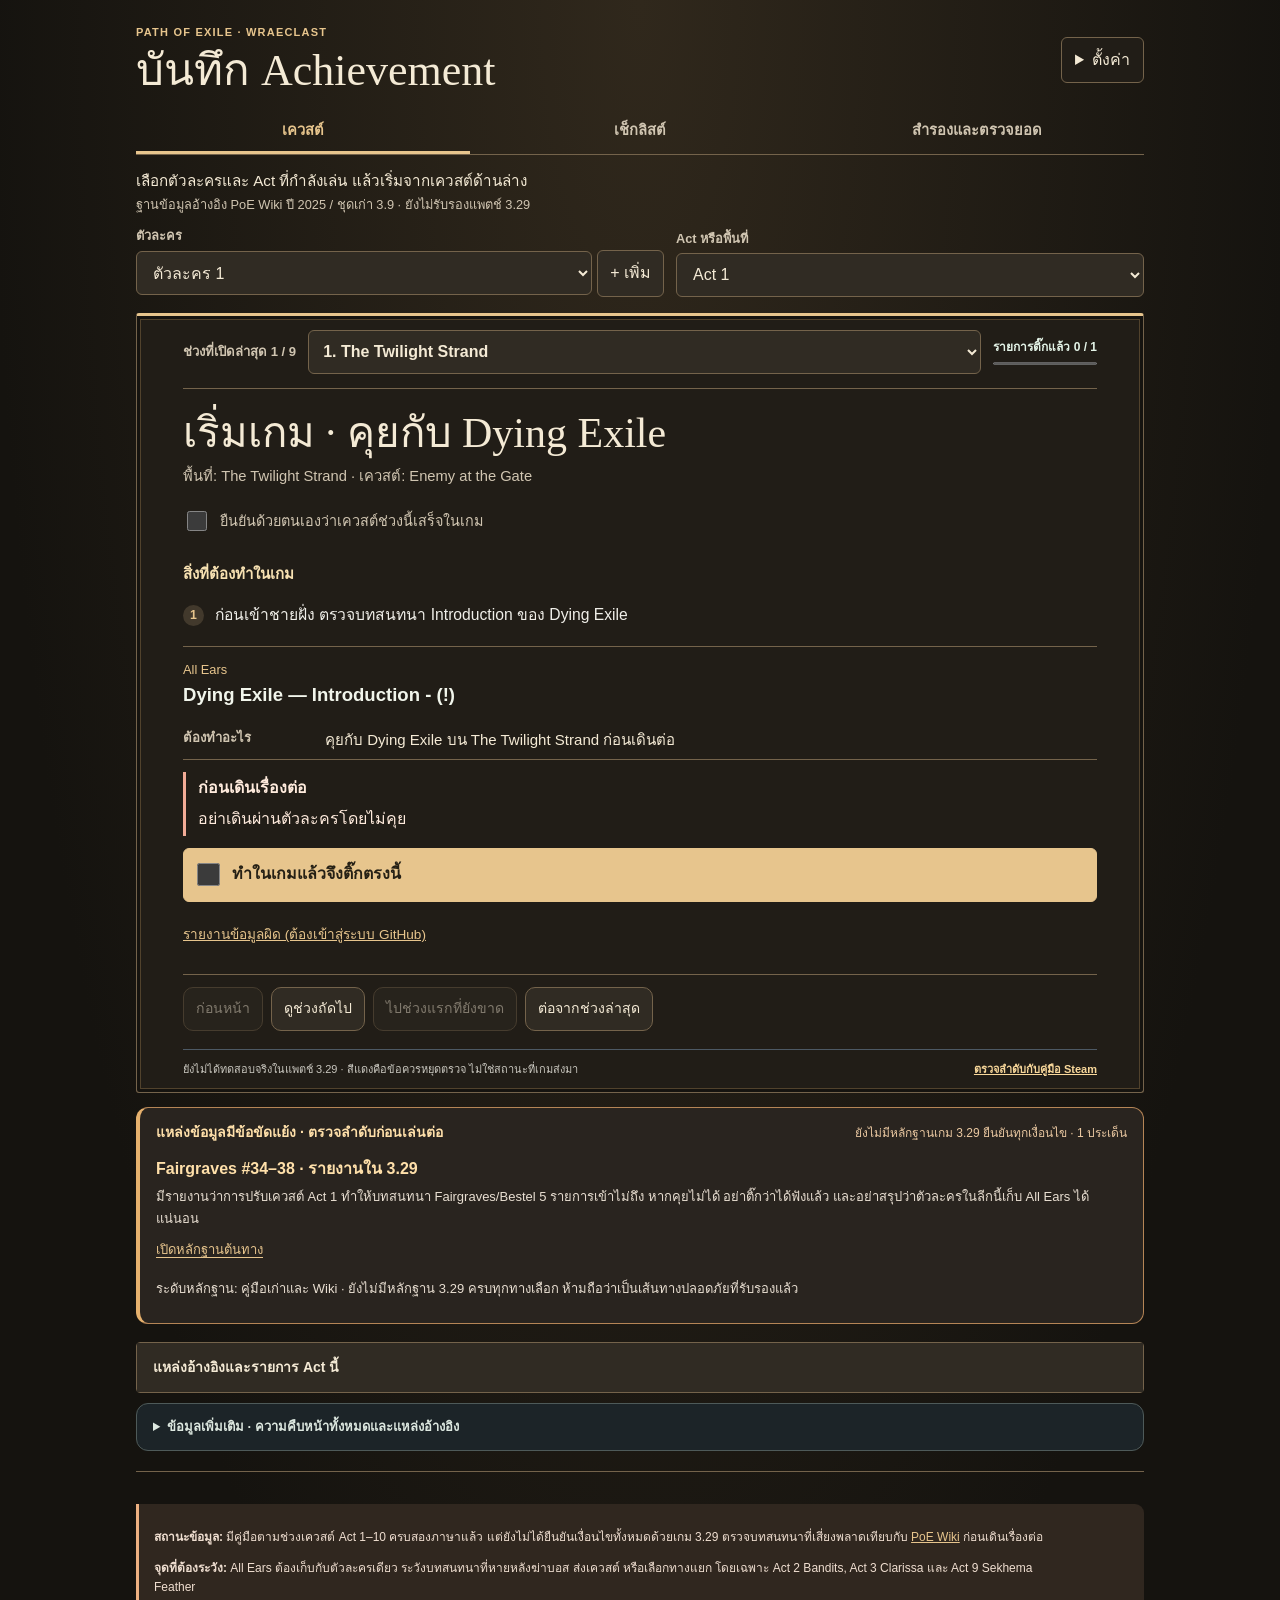
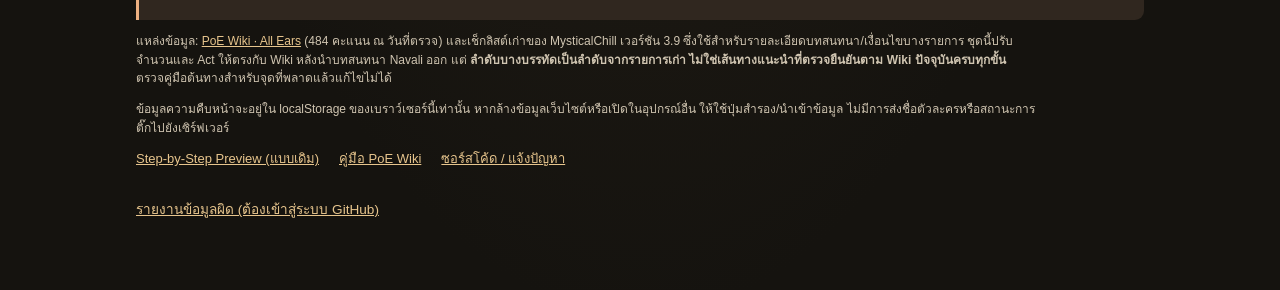
==== commit 4265200b: "feat: guide achievement routes and player feedback" ====
--- a/poe-all-ears/index.html
+++ b/poe-all-ears/index.html
@@ -154,6 +154,7 @@
 <script src="./steam-act8.js"></script>
 <script src="./steam-act9.js"></script>
 <script src="./steam-act10.js"></script>
+<script src="./route-bindings.js"></script>
 <script src="./special-lore-guide.js"></script>
 <script src="./workbook-warnings.js"></script>
 <script>
@@ -190,7 +191,7 @@
   function isWarning(x){return Boolean(wikiMeta.get(x.id)?.before)||/DO NOT|BEFORE|WITHOUT|After killing|After getting|After completing|After first|quest|first talking|After giving/i.test(x.note)||/\(!\)|\[!\]/.test(x.dialog);}
   function renderChar(){var s=byId("character"),c=current();s.replaceChildren();state.characters.forEach(function(p){var o=el("option",null,p.name);o.value=p.id;s.appendChild(o);});s.value=c.id;byId("currentName").textContent=c.name;}
   function renderProgress(){var count=current().checked.length;byId("progress").textContent=count;byId("pct").textContent=(count*100/484).toFixed(1)+"%";byId("bar").style.width=(count/484*100)+"%";byId("progressBar").setAttribute("aria-valuenow",String(count));}
-  function renderItems(){var c=current(),checked=new Set(c.checked),q=searchText.toLowerCase(),selected=items.filter(function(x){if(actFilter!=="all"&&String(x.act)!==actFilter)return false;if(status==="pending"&&checked.has(x.id))return false;if(status==="done"&&!checked.has(x.id))return false;if(status==="warning"&&!isWarning(x))return false;if(q&&[String(x.id),x.npc,x.dialog,x.note].join(" ").toLowerCase().indexOf(q)<0)return false;return true;});var acts=new Map();selected.forEach(function(x){if(!acts.has(x.act))acts.set(x.act,[]);acts.get(x.act).push(x);});root.replaceChildren();if(!selected.length){root.appendChild(el("div","empty","ไม่พบรายการที่ตรงกับการค้นหา / ตัวกรอง"));return;}acts.forEach(function(rows,a){var head=el("div","actline");head.appendChild(el("h2",null,"Act "+a));var total=items.filter(function(x){return x.act===a;}).length;var done=items.filter(function(x){return x.act===a&&checked.has(x.id);}).length;head.appendChild(el("span","pill",done+" / "+total+" · แสดง "+rows.length));root.appendChild(head);var list=el("div","list");rows.forEach(function(x){var done=checked.has(x.id), card=el("label","entry"+(done?" done":"")),check=el("input");check.type="checkbox";check.checked=done;check.setAttribute("aria-label","บทสนทนา "+x.id+" "+x.npc+" "+x.dialog);check.addEventListener("change",function(){var o=current(),previousChecked=o.checked.slice();if(check.checked&&!o.checked.includes(x.id))o.checked.push(x.id);if(!check.checked)o.checked=o.checked.filter(function(n){return n!==x.id;});o.checked.sort(function(a,b){return a-b;});if(!save())o.checked=previousChecked;renderProgress();renderItems();});var content=el("div","content"),line=el("div");line.appendChild(el("span","id",wikiMeta.has(x.id)?"Wiki "+wikiMeta.get(x.id).wikiRow+" · ID "+x.id:"#"+x.id));line.appendChild(el("span","npc",x.npc));content.appendChild(line);content.appendChild(el("div","topic",x.dialog.replace(/\s*-\s*\(!\)/g," [!]")));if(x.note)content.appendChild(el("div","note"+(isWarning(x)?" alert":""),x.note));var wiki=wikiMeta.get(x.id);if(wiki&&wiki.before)content.appendChild(el("div","note alert","เงื่อนไขจาก Wiki (ยังไม่รับรองแพตช์): "+wiki.before));var g=guideEntries[x.id];if(g){var detail=el("details","guide"),summary=el("summary",null,"คำแนะนำเบื้องต้น (ยังไม่ผ่าน QA ครบ)");detail.appendChild(summary);var gp=el("p",null,g.steps);detail.appendChild(gp);if(g.warning){var warn=el("p","caution","ข้อควรระวัง: "+g.warning);detail.appendChild(warn);}content.appendChild(detail);}card.appendChild(check);card.appendChild(content);list.appendChild(card);});root.appendChild(list);});}
+  function renderItems(){var c=current(),checked=new Set(c.checked),q=searchText.toLowerCase(),selected=items.filter(function(x){if(actFilter!=="all"&&String(x.act)!==actFilter)return false;if(status==="pending"&&checked.has(x.id))return false;if(status==="done"&&!checked.has(x.id))return false;if(status==="warning"&&!isWarning(x))return false;if(q&&[String(x.id),x.npc,x.dialog,x.note].join(" ").toLowerCase().indexOf(q)<0)return false;return true;});var acts=new Map();selected.forEach(function(x){if(!acts.has(x.act))acts.set(x.act,[]);acts.get(x.act).push(x);});root.replaceChildren();if(!selected.length){root.appendChild(el("div","empty","ไม่พบรายการที่ตรงกับการค้นหา / ตัวกรอง"));return;}acts.forEach(function(rows,a){var head=el("div","actline");head.appendChild(el("h2",null,"Act "+a));var total=items.filter(function(x){return x.act===a;}).length;var done=items.filter(function(x){return x.act===a&&checked.has(x.id);}).length;head.appendChild(el("span","pill",done+" / "+total+" · แสดง "+rows.length));root.appendChild(head);var list=el("div","list");rows.forEach(function(x){var done=checked.has(x.id), card=el("label","entry"+(done?" done":"")),check=el("input");check.type="checkbox";check.checked=done;check.setAttribute("aria-label","บทสนทนา "+x.id+" "+x.npc.replace(/^Lily Roth/,"Lilly Roth")+" "+x.dialog);check.addEventListener("change",function(){var o=current(),previousChecked=o.checked.slice();if(check.checked&&!o.checked.includes(x.id))o.checked.push(x.id);if(!check.checked)o.checked=o.checked.filter(function(n){return n!==x.id;});o.checked.sort(function(a,b){return a-b;});if(!save())o.checked=previousChecked;renderProgress();renderItems();});var content=el("div","content"),line=el("div");line.appendChild(el("span","id",wikiMeta.has(x.id)?"Wiki "+wikiMeta.get(x.id).wikiRow+" · ID "+x.id:"#"+x.id));line.appendChild(el("span","npc",x.npc.replace(/^Lily Roth/,"Lilly Roth")));content.appendChild(line);content.appendChild(el("div","topic",x.dialog.replace(/\s*-\s*\(!\)/g," [!]")));if(x.note)content.appendChild(el("div","note"+(isWarning(x)?" alert":""),"ข้อมูลประวัติศาสตร์ (ยังไม่รับรองแพตช์): "+x.note));var wiki=wikiMeta.get(x.id);if(wiki&&wiki.before&&![28,29,31,140].includes(x.id)){var caution=[275,365].includes(x.id)?window.POE_ITEM_DESCRIPTIONS.get("ears",x).caution:wiki.before;content.appendChild(el("div","note alert","เงื่อนไขจาก Wiki (ยังไม่รับรองแพตช์): "+caution));}var g=guideEntries[x.id];if(g){var detail=el("details","guide"),summary=el("summary",null,"คำแนะนำเบื้องต้น (ยังไม่ผ่าน QA ครบ)");detail.appendChild(summary);var gp=el("p",null,g.steps);detail.appendChild(gp);if(g.warning){var warn=el("p","caution","ข้อควรระวัง: "+g.warning);detail.appendChild(warn);}content.appendChild(detail);}card.appendChild(check);card.appendChild(content);list.appendChild(card);});root.appendChild(list);});}
   function renderRewards(){var target=byId("rewardResults");target.replaceChildren();if(selectedPatch!=="legacy-3.9"){target.appendChild(el("p","tips","ยังไม่มีข้อมูลรางวัลที่ยืนยันตรงกับแพตช์นี้ โปรดใช้ PoE Wiki และ Patch Notes ทางการ"));return;}questRewards.forEach(function(group){if(actFilter!=="all"&&String(group.act)!==actFilter)return;var title=el("h3",null,"Act "+group.act+" · "+group.quests.length+" เควสต์");title.style.margin="18px 0 10px";target.appendChild(title);var list=el("div","reward-list");group.quests.forEach(function(q){var card=el("div","reward-card");var labels={passive:"Passive Skill",refund:"Passive Refund",gem:"Skill / Support Gem",item:"อุปกรณ์ / ไอเทม",choice:"รางวัลตามตัวเลือก"};card.appendChild(el("div","reward-kind",labels[q.type]||"รางวัล"));card.appendChild(el("strong",null,q.name));card.appendChild(el("p",null,q.reward));list.appendChild(card);});target.appendChild(list);});}
   function renderPatch(){var p=patchProfiles.find(function(x){return x.id===selectedPatch;})||patchProfiles[0];if(!p)return;byId("patch").value=p.id;byId("patchStatus").textContent=p.status==="unverified"?"ยังไม่มีข้อมูลยืนยัน":"ข้อมูลเก่า · ยังไม่รับรอง";byId("patchNotice").textContent=p.notes;byId("results").hidden=p.id!=="legacy-3.9";byId("progressBar").closest(".panel").hidden=p.id!=="legacy-3.9";byId("rewardSection").querySelector(".panel-title").textContent=p.id==="legacy-3.9"?"ข้อมูลรางวัลอ้างอิง (ยังไม่ได้ตรวจตามแพตช์ 3.9)":"รางวัลเควสต์ — ยังไม่มีข้อมูลที่ตรวจยืนยัน";}
   function render(){renderChar();renderProgress();renderPatch();if(selectedPatch==="legacy-3.9")renderItems();renderRewards();}
--- a/poe-all-ears/campaign.css
+++ b/poe-all-ears/campaign.css
@@ -1,21 +1,48 @@
 /* Shared shell and guided quest. hub.css owns the legacy and reference views. */
 .companionApp {
-  --canvas: #141918;
-  --journal: #1d2522;
-  --field: #29332e;
-  --rule: #45534a;
-  --paper: #f4eee0;
-  --secondary: #c3cbbd;
-  --brass: #eac88d;
+  --bg: #15130f;
+  --surface: #211d17;
+  --surface2: #302b23;
+  --line: #74634b;
+  --text: #f4ead5;
+  --muted: #d0c5b1;
+  --gold: #e7c58d;
+  --ok: #a5c59b;
+  --canvas: #15130f;
+  --journal: #211d17;
+  --field: #302b23;
+  --rule: #74634b;
+  --paper: #f4ead5;
+  --secondary: #d0c5b1;
+  --brass: #e7c58d;
   --ink: #252015;
   --warning: #f2ab96;
-  background: var(--canvas);
+  background: radial-gradient(ellipse at 50% 0, #30281c, transparent 650px), var(--canvas);
   color: var(--paper);
   font-family: "Source Sans 3", "Segoe UI", Tahoma, sans-serif;
   font-size: 16px;
 }
 
 .companionApp .wrap { max-width: 1056px; padding: 24px 24px 60px; }
+.companionApp :is(.hubPanel,.hubItem,.hubChapter,.hubReferenceShelf,.hubLanguagePanel,.panel) {
+  background: #211d17;
+  border-color: #74634b;
+  color: #f4ead5;
+  border-radius: 4px;
+}
+.companionApp :is(.hubChapter > summary,.hubReferenceShelf > summary,.hubItem.done) {
+  background: #302b23;
+  color: #f4ead5;
+}
+.companionApp :is(button,select,input[type="search"],input[type="text"]) {
+  background-color: #302b23;
+  border-color: #74634b;
+  color: #f4ead5;
+}
+.companionApp :is(.hubInlineAdvance,.primary) {
+  background-color: #e7c58d;
+  color: #252015;
+}
 .companionApp [hidden] { display: none !important; }
 .companionApp :is(button, select, summary) { touch-action: manipulation; }
 .companionApp :is(select, input[type="search"]) { min-width: 0; max-width: 100%; }
@@ -136,6 +163,8 @@
 }
 .hubProfile #addChar { flex: 0 0 auto; white-space: nowrap; }
 .hubCampaignField { display: block; min-width: 0; }
+.hubStageLinks .hubResume { border-color:var(--brass); color:var(--brass); background:transparent; }
+.hubStageLinks .hubResume:hover { background:#3a3022; }
 :is(.hubProfile, .hubCampaignField, .hubWalkNavigator) :is(select, button) {
   min-height: 44px;
   border: 1px solid #627267;
@@ -152,8 +181,9 @@
   padding: 0 var(--journal-gutter) 15px;
   border: 1px solid var(--rule);
   border-top: 3px solid var(--brass);
-  border-radius: 8px;
+  border-radius: 3px;
   background: var(--journal);
+  box-shadow: inset 0 0 0 3px #15130f, inset 0 0 0 4px #51422c;
 }
 .hubCampaignRoute .hubWalkHeader { padding: 0; border: 0; }
 .hubCampaignRoute .hubWalkNavigator {
@@ -209,7 +239,7 @@
 .hubCampaignRoute .hubWalkActions li::before {
   top: 8px;
   left: 0;
-  background: #36473e;
+  background: #42392c;
   color: var(--brass);
   font-size: .77rem;
 }
@@ -221,6 +251,10 @@
 .hubCampaignRoute .hubCurrentTaskFact dt { color: var(--secondary); font-size: .82rem; }
 .hubCampaignRoute .hubCurrentTaskFact dd { color: var(--paper); font-size: .94rem; max-width: 74ch; }
 .hubCampaignRoute .hubStopGate { border-color: #ad6a59; background: #3c2926; }
+.hubReport { display: inline-block; width: fit-content; padding: 10px 0; color: #e7c58d; font-size: .85rem; text-decoration: underline; }
+.hubReport:hover { color: #fff0cc; }
+.hubQuestConfirmation { display:flex; gap:10px; align-items:center; min-height:44px; margin-top:12px; color:var(--secondary); font-size:.9rem; cursor:pointer; }
+.hubQuestConfirmation input { width:20px; height:20px; accent-color:var(--brass); flex:none; }
 .hubCampaignRoute .hubStopGate.reviewed { border-color: #7c9986; background: #24332b; }
 .hubCampaignRoute .hubStopGate strong { font-size: 1rem; }
 .hubCampaignRoute .hubStopGate p { font-size: .93rem; line-height: 1.55; max-width: 78ch; }
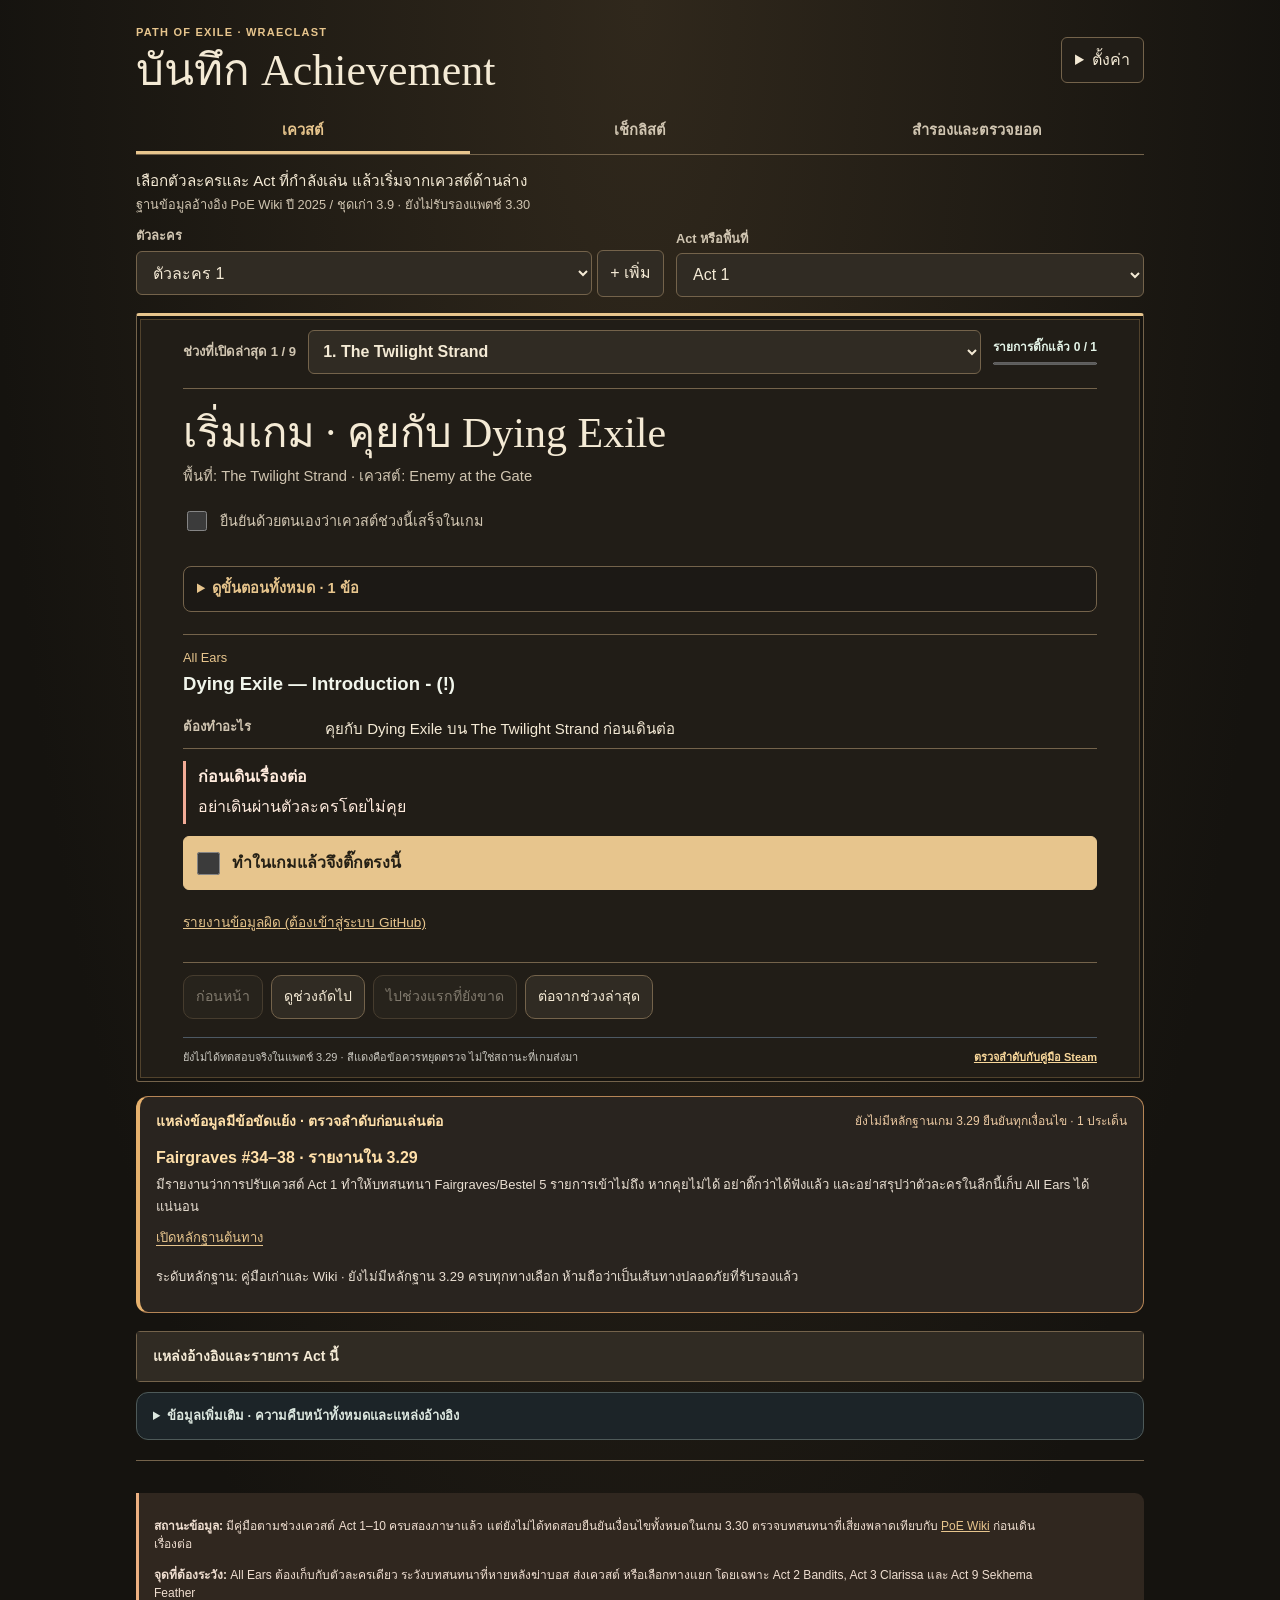
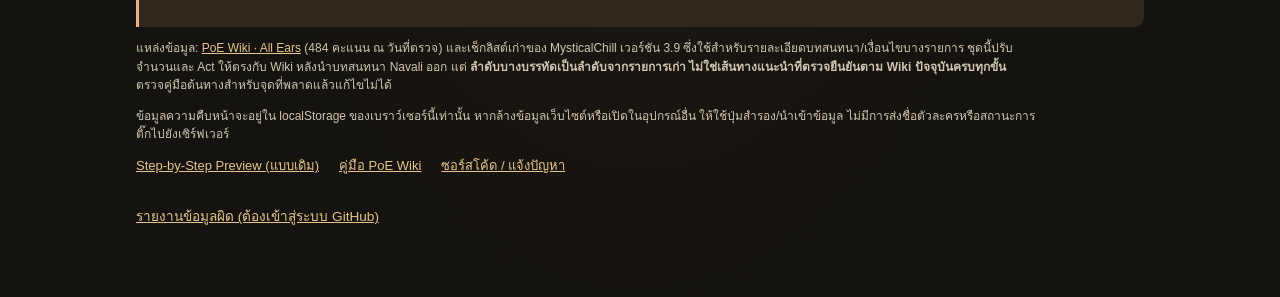
==== commit 8798c01a: "fix(poe): correct 3.30 selector test and unverified UI status" ====
--- a/poe-all-ears/index.html
+++ b/poe-all-ears/index.html
@@ -193,7 +193,7 @@
   function renderProgress(){var count=current().checked.length;byId("progress").textContent=count;byId("pct").textContent=(count*100/484).toFixed(1)+"%";byId("bar").style.width=(count/484*100)+"%";byId("progressBar").setAttribute("aria-valuenow",String(count));}
   function renderItems(){var c=current(),checked=new Set(c.checked),q=searchText.toLowerCase(),selected=items.filter(function(x){if(actFilter!=="all"&&String(x.act)!==actFilter)return false;if(status==="pending"&&checked.has(x.id))return false;if(status==="done"&&!checked.has(x.id))return false;if(status==="warning"&&!isWarning(x))return false;if(q&&[String(x.id),x.npc,x.dialog,x.note].join(" ").toLowerCase().indexOf(q)<0)return false;return true;});var acts=new Map();selected.forEach(function(x){if(!acts.has(x.act))acts.set(x.act,[]);acts.get(x.act).push(x);});root.replaceChildren();if(!selected.length){root.appendChild(el("div","empty","ไม่พบรายการที่ตรงกับการค้นหา / ตัวกรอง"));return;}acts.forEach(function(rows,a){var head=el("div","actline");head.appendChild(el("h2",null,"Act "+a));var total=items.filter(function(x){return x.act===a;}).length;var done=items.filter(function(x){return x.act===a&&checked.has(x.id);}).length;head.appendChild(el("span","pill",done+" / "+total+" · แสดง "+rows.length));root.appendChild(head);var list=el("div","list");rows.forEach(function(x){var done=checked.has(x.id), card=el("label","entry"+(done?" done":"")),check=el("input");check.type="checkbox";check.checked=done;check.setAttribute("aria-label","บทสนทนา "+x.id+" "+x.npc.replace(/^Lily Roth/,"Lilly Roth")+" "+x.dialog);check.addEventListener("change",function(){var o=current(),previousChecked=o.checked.slice();if(check.checked&&!o.checked.includes(x.id))o.checked.push(x.id);if(!check.checked)o.checked=o.checked.filter(function(n){return n!==x.id;});o.checked.sort(function(a,b){return a-b;});if(!save())o.checked=previousChecked;renderProgress();renderItems();});var content=el("div","content"),line=el("div");line.appendChild(el("span","id",wikiMeta.has(x.id)?"Wiki "+wikiMeta.get(x.id).wikiRow+" · ID "+x.id:"#"+x.id));line.appendChild(el("span","npc",x.npc.replace(/^Lily Roth/,"Lilly Roth")));content.appendChild(line);content.appendChild(el("div","topic",x.dialog.replace(/\s*-\s*\(!\)/g," [!]")));if(x.note)content.appendChild(el("div","note"+(isWarning(x)?" alert":""),"ข้อมูลประวัติศาสตร์ (ยังไม่รับรองแพตช์): "+x.note));var wiki=wikiMeta.get(x.id);if(wiki&&wiki.before&&![28,29,31,140].includes(x.id)){var caution=[275,365].includes(x.id)?window.POE_ITEM_DESCRIPTIONS.get("ears",x).caution:wiki.before;content.appendChild(el("div","note alert","เงื่อนไขจาก Wiki (ยังไม่รับรองแพตช์): "+caution));}var g=guideEntries[x.id];if(g){var detail=el("details","guide"),summary=el("summary",null,"คำแนะนำเบื้องต้น (ยังไม่ผ่าน QA ครบ)");detail.appendChild(summary);var gp=el("p",null,g.steps);detail.appendChild(gp);if(g.warning){var warn=el("p","caution","ข้อควรระวัง: "+g.warning);detail.appendChild(warn);}content.appendChild(detail);}card.appendChild(check);card.appendChild(content);list.appendChild(card);});root.appendChild(list);});}
   function renderRewards(){var target=byId("rewardResults");target.replaceChildren();if(selectedPatch!=="legacy-3.9"){target.appendChild(el("p","tips","ยังไม่มีข้อมูลรางวัลที่ยืนยันตรงกับแพตช์นี้ โปรดใช้ PoE Wiki และ Patch Notes ทางการ"));return;}questRewards.forEach(function(group){if(actFilter!=="all"&&String(group.act)!==actFilter)return;var title=el("h3",null,"Act "+group.act+" · "+group.quests.length+" เควสต์");title.style.margin="18px 0 10px";target.appendChild(title);var list=el("div","reward-list");group.quests.forEach(function(q){var card=el("div","reward-card");var labels={passive:"Passive Skill",refund:"Passive Refund",gem:"Skill / Support Gem",item:"อุปกรณ์ / ไอเทม",choice:"รางวัลตามตัวเลือก"};card.appendChild(el("div","reward-kind",labels[q.type]||"รางวัล"));card.appendChild(el("strong",null,q.name));card.appendChild(el("p",null,q.reward));list.appendChild(card);});target.appendChild(list);});}
-  function renderPatch(){var p=patchProfiles.find(function(x){return x.id===selectedPatch;})||patchProfiles[0];if(!p)return;byId("patch").value=p.id;byId("patchStatus").textContent=p.status==="unverified"?"ยังไม่มีข้อมูลยืนยัน":"ข้อมูลเก่า · ยังไม่รับรอง";byId("patchNotice").textContent=p.notes;byId("results").hidden=p.id!=="legacy-3.9";byId("progressBar").closest(".panel").hidden=p.id!=="legacy-3.9";byId("rewardSection").querySelector(".panel-title").textContent=p.id==="legacy-3.9"?"ข้อมูลรางวัลอ้างอิง (ยังไม่ได้ตรวจตามแพตช์ 3.9)":"รางวัลเควสต์ — ยังไม่มีข้อมูลที่ตรวจยืนยัน";}
+  function renderPatch(){var p=patchProfiles.find(function(x){return x.id===selectedPatch;})||patchProfiles[0];if(!p)return;byId("patch").value=p.id;byId("patchStatus").textContent=p.id==="legacy-3.9"?"ข้อมูลเก่า · ยังไม่รับรอง":"ยังไม่มีข้อมูลยืนยัน";byId("patchNotice").textContent=p.notes;byId("results").hidden=p.id!=="legacy-3.9";byId("progressBar").closest(".panel").hidden=p.id!=="legacy-3.9";byId("rewardSection").querySelector(".panel-title").textContent=p.id==="legacy-3.9"?"ข้อมูลรางวัลอ้างอิง (ยังไม่ได้ตรวจตามแพตช์ 3.9)":"รางวัลเควสต์ — ยังไม่มีข้อมูลที่ตรวจยืนยัน";}
   function render(){renderChar();renderProgress();renderPatch();if(selectedPatch==="legacy-3.9")renderItems();renderRewards();}
   patchProfiles.forEach(function(p){var opt=el("option",null,p.label);opt.value=p.id;byId("patch").appendChild(opt);});
   byId("patch").addEventListener("change",function(e){selectedPatch=e.target.value;render();});
--- a/poe-all-ears/campaign.css
+++ b/poe-all-ears/campaign.css
@@ -304,3 +304,32 @@
   .hubCampaignRoute .hubCurrentTaskFact { grid-template-columns: 1fr; }
   .hubTaskConfirmations > button { flex: 1 1 100%; }
 }
+
+
+/* Reader-first mode: one active instruction, optional detail on demand. */
+.hubCampaignRoute .hubWalkInstructions,
+.hubCampaignRoute details.hubWalkCategory {
+  margin: 4px 0 10px;
+  border: 1px solid var(--rule, #62543e);
+  border-radius: 8px;
+  background: rgba(15, 15, 14, .24);
+}
+.hubCampaignRoute .hubWalkInstructions > summary,
+.hubCampaignRoute details.hubWalkCategory > summary {
+  cursor: pointer;
+  padding: 11px 13px;
+  color: var(--brass, #c9a368);
+  font-size: .91rem;
+  font-weight: 650;
+  line-height: 1.5;
+}
+.hubCampaignRoute .hubWalkInstructions[open] > summary,
+.hubCampaignRoute details.hubWalkCategory[open] > summary {
+  border-bottom: 1px solid var(--rule, #62543e);
+}
+.hubCampaignRoute .hubWalkInstructions .hubWalkActions { margin: 0 9px 9px; }
+.hubCampaignRoute details.hubWalkCategory > .hubList { padding: 10px; }
+.hubCampaignRoute :is(.hubWalkInstructions, details.hubWalkCategory) > summary:focus-visible {
+  outline: 2px solid var(--brass, #c9a368);
+  outline-offset: 2px;
+}
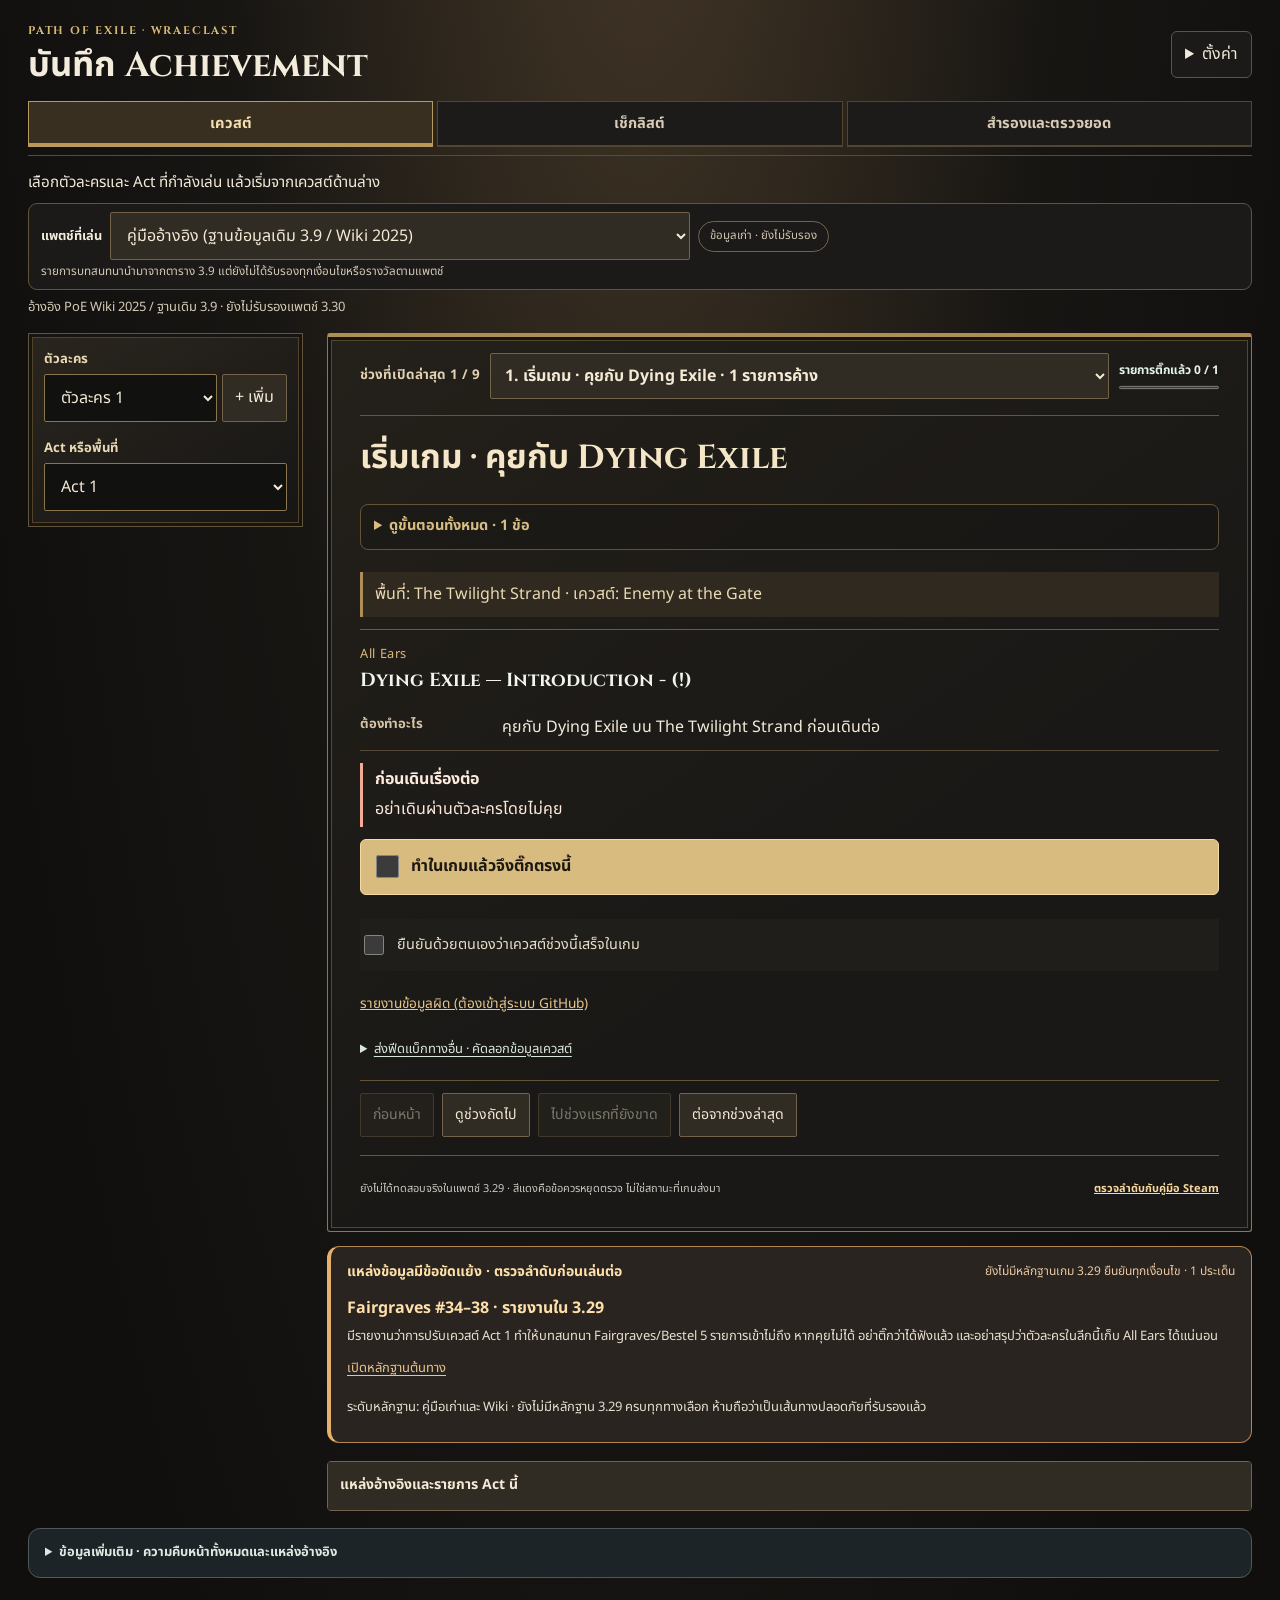
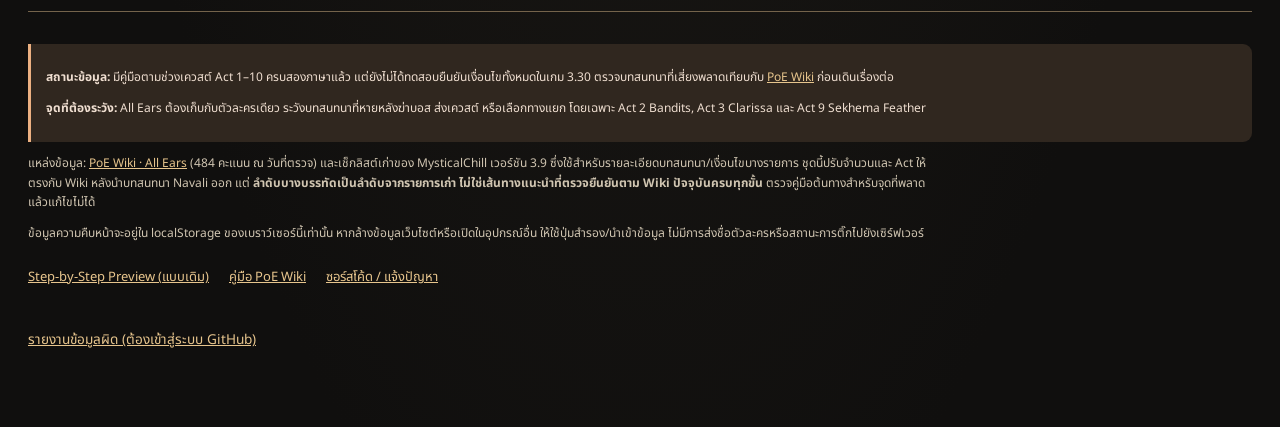
==== commit 04ee9f9d: "Release PoE All Ears UI and backup compatibility repairs" ====
--- a/poe-all-ears/index.html
+++ b/poe-all-ears/index.html
@@ -2,10 +2,21 @@
 <html lang="th">
 <head>
   <meta charset="utf-8">
+  <script>
+    document.documentElement.classList.add('hub-loading');
+    const hubLoadingTimeout = setTimeout(() => document.documentElement.classList.remove('hub-loading'), 4000);
+  </script>
+  <style>.hub-loading .wrap{visibility:hidden}</style>
   <meta name="viewport" content="width=device-width, initial-scale=1">
   <meta name="theme-color" content="#141918">
   <meta name="description" content="สมุดบันทึก Achievement ของ Path of Exile: บทสนทนา NPC, Lore, Waypoint และเควสต์รอง ตรวจสิ่งที่ยังไม่ได้เก็บได้ในหน้าเดียว">
   <title>PoE Achievement Companion | All Ears · Lore · Waypoints · Quests</title>
+  <meta property="og:title" content="PoE Achievement Companion">
+  <meta property="og:description" content="A bilingual Path of Exile 1 checklist for All Ears, Lore, Waypoints and Side Quests.">
+  <meta property="og:image" content="https://zatanz.github.io/ggg/poe-all-ears/assets/quest-journal-share.png">
+  <meta property="og:image:alt" content="Concept illustration of a quest journal and route map">
+  <meta name="twitter:card" content="summary_large_image">
+  <link rel="icon" type="image/svg+xml" href="./assets/quest-journal-illustration.svg">
   <style>
     :root{color-scheme:dark;--bg:#121419;--surface:#1b1e25;--surface2:#252933;--line:#353945;--text:#f2eee6;--muted:#b7b5b1;--gold:#d6b777;--ok:#8bcbad;--risk:#ecb081;--shadow:0 18px 40px #0004}
     *{box-sizing:border-box}
@@ -167,6 +178,15 @@
   var questRewards = (window.POE_QUEST_REWARDS && window.POE_QUEST_REWARDS.acts) || [];
   var patchProfiles = (window.POE_PATCH_PROFILES && window.POE_PATCH_PROFILES.profiles) || [];
   var selectedPatch = (window.POE_PATCH_PROFILES && window.POE_PATCH_PROFILES.default) || "legacy-3.9";
+  // A current-patch reference preview is a user's explicit viewing choice, never a certified data profile.
+  var PATCH_CHOICE_KEY="poe-selected-patch-v1",REFERENCE_PREVIEW_KEY="poe-330-historical-reference-preview-v1";
+  var historicalReferencePreview=false;
+  try {
+    var rememberedPatch=localStorage.getItem(PATCH_CHOICE_KEY);
+    if(patchProfiles.some(function(p){return p.id===rememberedPatch;}))selectedPatch=rememberedPatch;
+    historicalReferencePreview=localStorage.getItem(REFERENCE_PREVIEW_KEY)==="enabled";
+  }catch(_e){}
+  function referencePreviewActive(){return selectedPatch==="3.30"&&historicalReferencePreview;}
   var root=document.getElementById("results");
   if(!Array.isArray(items)||items.length!==484){root.innerHTML='<div class="empty">โหลดข้อมูล 484 รายการไม่สำเร็จ กรุณารีเฟรชหน้าเว็บ</div>';return;}
   var KEY="poe-all-ears-user-data-v1";
@@ -193,10 +213,10 @@
   function renderProgress(){var count=current().checked.length;byId("progress").textContent=count;byId("pct").textContent=(count*100/484).toFixed(1)+"%";byId("bar").style.width=(count/484*100)+"%";byId("progressBar").setAttribute("aria-valuenow",String(count));}
   function renderItems(){var c=current(),checked=new Set(c.checked),q=searchText.toLowerCase(),selected=items.filter(function(x){if(actFilter!=="all"&&String(x.act)!==actFilter)return false;if(status==="pending"&&checked.has(x.id))return false;if(status==="done"&&!checked.has(x.id))return false;if(status==="warning"&&!isWarning(x))return false;if(q&&[String(x.id),x.npc,x.dialog,x.note].join(" ").toLowerCase().indexOf(q)<0)return false;return true;});var acts=new Map();selected.forEach(function(x){if(!acts.has(x.act))acts.set(x.act,[]);acts.get(x.act).push(x);});root.replaceChildren();if(!selected.length){root.appendChild(el("div","empty","ไม่พบรายการที่ตรงกับการค้นหา / ตัวกรอง"));return;}acts.forEach(function(rows,a){var head=el("div","actline");head.appendChild(el("h2",null,"Act "+a));var total=items.filter(function(x){return x.act===a;}).length;var done=items.filter(function(x){return x.act===a&&checked.has(x.id);}).length;head.appendChild(el("span","pill",done+" / "+total+" · แสดง "+rows.length));root.appendChild(head);var list=el("div","list");rows.forEach(function(x){var done=checked.has(x.id), card=el("label","entry"+(done?" done":"")),check=el("input");check.type="checkbox";check.checked=done;check.setAttribute("aria-label","บทสนทนา "+x.id+" "+x.npc.replace(/^Lily Roth/,"Lilly Roth")+" "+x.dialog);check.addEventListener("change",function(){var o=current(),previousChecked=o.checked.slice();if(check.checked&&!o.checked.includes(x.id))o.checked.push(x.id);if(!check.checked)o.checked=o.checked.filter(function(n){return n!==x.id;});o.checked.sort(function(a,b){return a-b;});if(!save())o.checked=previousChecked;renderProgress();renderItems();});var content=el("div","content"),line=el("div");line.appendChild(el("span","id",wikiMeta.has(x.id)?"Wiki "+wikiMeta.get(x.id).wikiRow+" · ID "+x.id:"#"+x.id));line.appendChild(el("span","npc",x.npc.replace(/^Lily Roth/,"Lilly Roth")));content.appendChild(line);content.appendChild(el("div","topic",x.dialog.replace(/\s*-\s*\(!\)/g," [!]")));if(x.note)content.appendChild(el("div","note"+(isWarning(x)?" alert":""),"ข้อมูลประวัติศาสตร์ (ยังไม่รับรองแพตช์): "+x.note));var wiki=wikiMeta.get(x.id);if(wiki&&wiki.before&&![28,29,31,140].includes(x.id)){var caution=[275,365].includes(x.id)?window.POE_ITEM_DESCRIPTIONS.get("ears",x).caution:wiki.before;content.appendChild(el("div","note alert","เงื่อนไขจาก Wiki (ยังไม่รับรองแพตช์): "+caution));}var g=guideEntries[x.id];if(g){var detail=el("details","guide"),summary=el("summary",null,"คำแนะนำเบื้องต้น (ยังไม่ผ่าน QA ครบ)");detail.appendChild(summary);var gp=el("p",null,g.steps);detail.appendChild(gp);if(g.warning){var warn=el("p","caution","ข้อควรระวัง: "+g.warning);detail.appendChild(warn);}content.appendChild(detail);}card.appendChild(check);card.appendChild(content);list.appendChild(card);});root.appendChild(list);});}
   function renderRewards(){var target=byId("rewardResults");target.replaceChildren();if(selectedPatch!=="legacy-3.9"){target.appendChild(el("p","tips","ยังไม่มีข้อมูลรางวัลที่ยืนยันตรงกับแพตช์นี้ โปรดใช้ PoE Wiki และ Patch Notes ทางการ"));return;}questRewards.forEach(function(group){if(actFilter!=="all"&&String(group.act)!==actFilter)return;var title=el("h3",null,"Act "+group.act+" · "+group.quests.length+" เควสต์");title.style.margin="18px 0 10px";target.appendChild(title);var list=el("div","reward-list");group.quests.forEach(function(q){var card=el("div","reward-card");var labels={passive:"Passive Skill",refund:"Passive Refund",gem:"Skill / Support Gem",item:"อุปกรณ์ / ไอเทม",choice:"รางวัลตามตัวเลือก"};card.appendChild(el("div","reward-kind",labels[q.type]||"รางวัล"));card.appendChild(el("strong",null,q.name));card.appendChild(el("p",null,q.reward));list.appendChild(card);});target.appendChild(list);});}
-  function renderPatch(){var p=patchProfiles.find(function(x){return x.id===selectedPatch;})||patchProfiles[0];if(!p)return;byId("patch").value=p.id;byId("patchStatus").textContent=p.id==="legacy-3.9"?"ข้อมูลเก่า · ยังไม่รับรอง":"ยังไม่มีข้อมูลยืนยัน";byId("patchNotice").textContent=p.notes;byId("results").hidden=p.id!=="legacy-3.9";byId("progressBar").closest(".panel").hidden=p.id!=="legacy-3.9";byId("rewardSection").querySelector(".panel-title").textContent=p.id==="legacy-3.9"?"ข้อมูลรางวัลอ้างอิง (ยังไม่ได้ตรวจตามแพตช์ 3.9)":"รางวัลเควสต์ — ยังไม่มีข้อมูลที่ตรวจยืนยัน";}
-  function render(){renderChar();renderProgress();renderPatch();if(selectedPatch==="legacy-3.9")renderItems();renderRewards();}
+  function renderPatch(){var p=patchProfiles.find(function(x){return x.id===selectedPatch;})||patchProfiles[0];if(!p)return;byId("patch").value=p.id;byId("patchStatus").textContent=p.id==="legacy-3.9"?"ข้อมูลเก่า · ยังไม่รับรอง":"ยังไม่มีข้อมูลยืนยัน";byId("patchNotice").textContent=p.notes+(referencePreviewActive()?" · กำลังแสดงรายการเก่าที่ไม่ได้รับรองสำหรับ 3.30":"");byId("results").hidden=!(p.id==="legacy-3.9"||referencePreviewActive());byId("progressBar").closest(".panel").hidden=!(p.id==="legacy-3.9"||referencePreviewActive());byId("rewardSection").querySelector(".panel-title").textContent=p.id==="legacy-3.9"?"ข้อมูลรางวัลอ้างอิง (ยังไม่ได้ตรวจตามแพตช์ 3.9)":"รางวัลเควสต์ — ยังไม่มีข้อมูลที่ตรวจยืนยัน";}
+  function render(){renderChar();renderProgress();renderPatch();if(selectedPatch==="legacy-3.9"||referencePreviewActive())renderItems();renderRewards();}
   patchProfiles.forEach(function(p){var opt=el("option",null,p.label);opt.value=p.id;byId("patch").appendChild(opt);});
-  byId("patch").addEventListener("change",function(e){selectedPatch=e.target.value;render();});
+  byId("patch").addEventListener("change",function(e){selectedPatch=e.target.value;try{localStorage.setItem(PATCH_CHOICE_KEY,selectedPatch);}catch(_e){}render();});
   for(var a=1;a<=10;a++){var opt=el("option",null,"Act "+a);opt.value=String(a);byId("act").appendChild(opt);}
   byId("character").addEventListener("change",function(e){var next=snapshot();next.active=e.target.value;commit(next);render();});
   byId("addChar").addEventListener("click",function(){var name=prompt("ชื่อตัวละครใหม่:","ตัวละคร "+(state.characters.length+1));if(name===null)return;name=name.trim().slice(0,60);if(!name)return toast("กรุณาระบุชื่อตัวละคร");var c={id:uid(),name:name,checked:[]};var next=snapshot();next.characters.push(c);next.active=c.id;if(commit(next)){render();toast("เพิ่มตัวละคร "+name+" แล้ว");}});
@@ -204,13 +224,20 @@
   byId("deleteChar").addEventListener("click",function(){var c=current();if(!confirm('ลบตัวละคร "'+c.name+'" และข้อมูลที่ติ๊กทั้งหมด?'))return;var next=snapshot();next.characters=next.characters.filter(function(x){return x.id!==c.id;});if(!next.characters.length){next=blank();}else{next.active=next.characters[0].id;}if(commit(next)){render();toast("ลบตัวละครแล้ว");}});
   byId("reset").addEventListener("click",function(){var c=current();if(!confirm('ล้างเครื่องหมายทั้งหมดของ "'+c.name+'" ?'))return;var next=snapshot();next.characters.find(function(x){return x.id===c.id;}).checked=[];if(commit(next)){render();toast("ล้างรายการที่ติ๊กแล้ว");}});
   byId("search").addEventListener("input",function(e){searchText=e.target.value.trim();renderItems();});
-  byId("act").addEventListener("change",function(e){actFilter=e.target.value;if(selectedPatch==="legacy-3.9")renderItems();renderRewards();});
+  byId("act").addEventListener("change",function(e){actFilter=e.target.value;if(selectedPatch==="legacy-3.9"||referencePreviewActive())renderItems();renderRewards();});
   document.querySelectorAll("[data-status]").forEach(function(b){b.addEventListener("click",function(){status=b.dataset.status;document.querySelectorAll("[data-status]").forEach(function(x){x.setAttribute("aria-pressed",String(x===b));});renderItems();});});
   byId("export").addEventListener("click",function(){var data=JSON.stringify({app:"poe-all-ears",exportedAt:new Date().toISOString(),...state},null,2),blob=new Blob([data],{type:"application/json"}),u=URL.createObjectURL(blob),a=document.createElement("a");a.href=u;a.download="poe-all-ears-backup.json";a.click();setTimeout(function(){URL.revokeObjectURL(u);},3000);toast("ดาวน์โหลดข้อมูลสำรองแล้ว");});
   byId("import").addEventListener("click",function(){byId("file").click();});
   byId("file").addEventListener("change",function(e){var f=e.target.files&&e.target.files[0];if(!f)return;if(f.size>2000000){toast("ไฟล์ใหญ่เกิน 2 MB");e.target.value="";return;}var reader=new FileReader();reader.onload=function(){try{var data=JSON.parse(String(reader.result));if(data.app!=="poe-all-ears"||data.version!==1||!Array.isArray(data.characters)||!data.characters.length||data.characters.length>100||data.characters.some(function(c){return !c||typeof c.name!=="string"||!c.name.trim()||!Array.isArray(c.checked)||c.checked.some(function(id){return !Number.isInteger(id)||!validIds.has(id);});}))throw Error("invalid");var clean=sanitize(data);if(!confirm("นำเข้าตัวละคร "+clean.characters.length+" ตัว? จะเพิ่มเป็นรายการใหม่ ไม่ลบข้อมูลเดิม"))return;var next=snapshot();if(next.characters.length+clean.characters.length>100)throw Error("too-many");var first=null;clean.characters.forEach(function(c){var id=uid();if(first===null)first=id;next.characters.push({id:id,name:c.name,checked:c.checked});});next.active=first;if(commit(next)){render();toast("นำเข้าข้อมูล "+clean.characters.length+" ตัวละครแล้ว");}}catch(err){toast("รูปแบบไฟล์ไม่ถูกต้อง");}finally{e.target.value="";}};reader.onerror=function(){toast("อ่านไฟล์ไม่สำเร็จ");};reader.readAsText(f);});
   window.POE_HUB_BRIDGE={
     read:function(){return snapshot()},
+    historicalReferenceEnabled:function(){return referencePreviewActive();},
+    enableHistoricalReference:function(enabled){
+      historicalReferencePreview=enabled===true;
+      try{localStorage.setItem(REFERENCE_PREVIEW_KEY,historicalReferencePreview?"enabled":"disabled");}catch(_e){}
+      render();
+      return referencePreviewActive();
+    },
     mark:function(id,done){
       if(!validIds.has(id))return false;
       var next=snapshot(),c=next.characters.find(function(x){return x.id===next.active});
@@ -220,7 +247,7 @@
       c.checked=[...new Set(arr)].sort(function(a,b){return a-b});
       if(!commit(next))return false;
       renderProgress();
-      if(selectedPatch==="legacy-3.9")renderItems();
+      if(selectedPatch==="legacy-3.9"||referencePreviewActive())renderItems();
       return true;
     }
   };
@@ -229,5 +256,6 @@
 </script>
 <script src="./poe-language.js"></script>
 <script src="./hub.js"></script>
+<script>clearTimeout(hubLoadingTimeout);document.documentElement.classList.remove('hub-loading');</script>
 </body>
 </html>
--- a/poe-all-ears/hub.css
+++ b/poe-all-ears/hub.css
@@ -3,6 +3,12 @@
 #hubNav button{flex:1 1 auto;white-space:nowrap;padding:10px 12px;font-size:13px;border:1px solid transparent;background:transparent;color:var(--muted);font-weight:600}
 #hubNav button:focus-visible{outline:3px solid var(--gold);outline-offset:2px}
 .hubPanel{border:1px solid var(--line);border-radius:15px;background:var(--surface);padding:20px;margin:13px 0}
+/* The 3.30 reference status stays visible without adding another tall nested card. */
+.hubReferenceMode{display:flex;flex-wrap:wrap;align-items:center;gap:6px 12px;padding:10px 13px;margin:8px 0 12px;border-radius:9px;border-left:4px solid #c29362}
+.hubReferenceMode strong{font-size:13px;line-height:1.4}
+.hubReferenceMode p{flex:1 1 270px;margin:0;font-size:12px;line-height:1.5}
+.hubReferenceMode button{font-size:12px;padding:7px 10px;min-height:36px}
+@media(max-width:600px){.hubReferenceMode{padding:9px 10px;gap:6px}.hubReferenceMode button{margin-left:0}}
 .hubPanel h2{font-size:clamp(18px,3vw,25px);margin:0 0 7px;font-weight:650}
 .hubPanel h3{font-size:17px;margin:0 0 6px}
 .hubPanel p{margin:6px 0}
@@ -702,3 +708,11 @@
 .hubWalkArchive>summary{cursor:pointer;color:#c6c9c3;font-size:13px;font-weight:650;min-height:44px;padding:12px 4px}
 .hubWalkArchive>summary:hover{color:#e7e6d9}
 .hubWalkArchive>.hubWalkCategory,.hubWalkArchive>.hubWalkLore{margin-top:10px}
+
+/* Compact, optional feedback-copy path; never implies automatic submission. */
+.hubFeedbackDraft{max-width:100%;min-width:0;font-size:13px}
+.hubFeedbackDraft>summary{cursor:pointer;color:#d9e7da;text-decoration:underline;text-underline-offset:3px}
+.hubFeedbackDraft>summary:focus-visible{outline:3px solid #f9edac;outline-offset:3px}
+.hubFeedbackDraft p{margin:8px 0;color:#cfdbd2}
+.hubFeedbackDraft textarea{display:block;box-sizing:border-box;width:100%;max-width:100%;min-height:118px;margin:8px 0;padding:10px;border:1px solid #798e7f;border-radius:6px;background:#101b17;color:#e7ede8;font:12px/1.55 ui-monospace,SFMono-Regular,Consolas,monospace;overflow-wrap:anywhere;resize:vertical}
+.hubFeedbackDraft [role="status"]{display:block;margin:6px 0 0}
--- a/poe-all-ears/campaign.css
+++ b/poe-all-ears/campaign.css
@@ -138,6 +138,38 @@
 
 .hubCampaignContext { margin: 14px 0 12px; }
 .hubCampaignContext p { margin: 3px 0; }
+/* Make the real game-patch picker discoverable beside character and Act, not hidden in Settings. */
+.hubCampaignContext .hubPatchInline {
+  width: 100%;
+  max-width: 100%;
+  min-width: 0;
+  box-sizing: border-box;
+  overflow-wrap: anywhere;
+  display: flex;
+  align-items: center;
+  flex-wrap: wrap;
+  gap: 4px 10px;
+  margin: 8px 0;
+  padding: 8px 12px;
+  background: var(--journal);
+  border: 1px solid var(--rule);
+  border-radius: 9px;
+  box-shadow: none;
+}
+.hubPatchInline .ctrls { display: flex; flex: 1 1 100%; align-items: center; flex-wrap: wrap; gap: 8px; margin: 0; width: 100%; min-width: 0; max-width: 100%; }
+.hubPatchInline label[for="patch"] { flex: 0 0 auto; color: var(--paper); font-size: .8rem; font-weight: 750; }
+.hubPatchInline #patch { flex: 1 1 240px; min-width: 0; width: auto; max-width: 580px; min-height: 43px; }
+.hubPatchInline #patchStatus { flex: 0 1 auto; font-size: .72rem; white-space: normal; overflow-wrap: anywhere; min-width: 0; max-width: 100%; }
+.hubCampaignContext .hubPatchInline #patchNotice { flex: 1 1 100%; width: 100%; margin: 0; font-size: .73rem; line-height: 1.45; color: var(--secondary); }
+@media(max-width:600px){
+  .hubCampaignContext { margin: 6px 0 7px; }
+  .hubCampaignContext #hubCampaignIntro { display: none; }
+  .hubCampaignContext .hubPatchInline { padding: 5px 8px; gap: 2px; margin: 4px 0; }
+  .hubPatchInline .ctrls { gap: 4px 8px; }
+  .hubPatchInline #patch { flex: 1 1 100%; width: 100%; min-height: 43px; }
+  .hubCampaignContext .hubPatchInline #patchNotice { display: none; }
+  .hubCampaignContext .hubDataNotice { margin: 2px 0; font-size: .69rem; }
+}
 #hubCampaignIntro { color: var(--paper); font-size: .95rem; }
 .hubCampaignContext .hubDataNotice {
   color: var(--secondary);
@@ -333,3 +365,123 @@
   outline: 2px solid var(--brass, #c9a368);
   outline-offset: 2px;
 }
+
+/* Wraeclast field journal: original CSS treatment, no game artwork. */
+@font-face{font-family:JournalCinzel;src:url('./fonts/Cinzel-500.ttf') format('truetype');font-weight:500;font-display:swap}
+@font-face{font-family:JournalCinzel;src:url('./fonts/Cinzel-700.ttf') format('truetype');font-weight:700;font-display:swap}
+@font-face{font-family:JournalThai;src:url('./fonts/NotoSansThai-400.ttf') format('truetype');font-weight:400;font-display:swap}
+@font-face{font-family:JournalThai;src:url('./fonts/NotoSansThai-700.ttf') format('truetype');font-weight:700;font-display:swap}
+.companionApp{--canvas:#100f0e;--journal:#1b1a18;--field:#26231f;--rule:#655338;--paper:#f3ebdb;--secondary:#d4c9b6;--brass:#d8bd82;--ink:#201a13;background:radial-gradient(ellipse at 50% -20%,#483a29 0,#181613 46%,#100f0e 78%);font-family:JournalThai, Tahoma, sans-serif;line-height:1.6}
+.companionApp .wrap{max-width:1380px;padding:22px 28px 64px}
+.companionApp .wrap>header{padding:0 0 8px;border-bottom:1px solid #5f4a2c}
+.companionApp header .kicker{font-family:JournalCinzel,Georgia,serif;letter-spacing:.16em;font-size:.7rem;color:#d7b976}
+.companionApp .wrap>header h1,.hubWalkFocus h2,.hubTaskHeading .hubNextActionItem{font-family:JournalCinzel,JournalThai,Georgia,serif;font-weight:700;letter-spacing:0;overflow-wrap:anywhere}
+.companionApp .wrap>header h1{font-size:clamp(25px,2.7vw,38px);line-height:1.25}
+.companionApp #hubNav{gap:4px;margin-top:14px;border-bottom:0}
+.companionApp #hubNav button{font-weight:700;min-height:46px;border:1px solid #534631;border-bottom:2px solid #534631;background:#1d1b19;color:#d7cbb6}
+.companionApp #hubNav button[aria-pressed="true"]{background:#392f20;color:#f4dfaf;border-color:#b69a61;box-shadow:inset 0 -2px #bc9754}
+.companionApp :is(button,select,summary){border-radius:2px}
+.companionApp :is(button,select){min-height:44px}
+.companionApp :is(button,select,input,summary,a):focus-visible,.hubCampaignRoute .hubInlineMark:has(input:focus-visible),.hubCampaignRoute .hubQuestConfirmation:has(input:focus-visible){outline:3px solid #ffe2a0;outline-offset:3px;box-shadow:0 0 0 2px #17130e}
+.hubCampaignContext{margin:12px 0}
+.hubCampaignContext .hubDataNotice{font-size:.81rem;line-height:1.5}
+#hubCampaignBar{border:1px solid #62533d;background:linear-gradient(150deg,#2a251e,#171615);box-shadow:inset 0 0 0 3px #171512,inset 0 0 0 4px #514329;padding:15px;margin-bottom:14px;gap:12px}
+.hubProfileLabel,.hubCampaignField>span{font-size:.82rem;color:#ead9b4}
+.hubProfile .ctrls select,#hubCampaignAct,.hubWalkNavigator select{border-color:#8b754d;background-color:#111110;min-height:46px}
+.hubCampaignRoute .hubWalkthrough{--journal-gutter:clamp(16px,3vw,32px);border:1px solid #92764b;border-top:4px solid #b08d54;background:linear-gradient(145deg,#24201a,#191816 60%);box-shadow:inset 0 0 0 3px #161410,inset 0 0 0 4px #55462e;padding-bottom:20px}
+.hubCampaignRoute .hubWalkNavigator{gap:10px;padding:16px 0;border-bottom:1px solid #67563a}
+.hubWalkNavigator .hubStepPosition,.hubWalkNavigator .hubWalkStageProgress{font-size:.84rem;color:#e1d1b0}
+.hubWalkStageProgress progress{height:7px;accent-color:#c5a065}
+.hubCampaignRoute .hubWalkthrough>.hubWalkFocus{padding:22px 0 0}
+.hubWalkFocus h2{font-size:clamp(24px,2.6vw,36px);line-height:1.25;color:#f5e6c7}
+.hubCampaignRoute .hubWalkthrough>.hubNextAction{padding:14px 0 20px;gap:12px}
+.hubCampaignRoute .hubActionInstructionsLabel{font-size:1rem;color:#e5c887}
+.hubCampaignRoute .hubWalkActions li{font-size:1rem;line-height:1.65;color:#f6efdf}
+.hubCampaignRoute .hubWalkActions li::before{background:#554126;color:#f4d58f}
+.hubQuestLocation{margin:0;padding:10px 12px;border-left:3px solid #ad8d59;background:#30291f;color:#ead9b4;line-height:1.55;overflow-wrap:anywhere}
+.hubTaskHeading{padding-top:14px;border-color:#6f5a3b}.hubTaskHeading>span{font-size:.8rem;letter-spacing:.05em;color:#d8b979}
+.hubTaskHeading .hubNextActionItem{font-size:1.18rem;line-height:1.4}
+.hubCampaignRoute .hubCurrentTaskFact{padding:9px 0;border-color:#534936}.hubCampaignRoute .hubCurrentTaskFact dt{color:#d6c4a6}.hubCampaignRoute .hubCurrentTaskFact dd{font-size:1rem;line-height:1.6}
+.hubCampaignRoute .hubStopGate{background:linear-gradient(#452b26,#321f1c);border:1px solid #cd9372;border-left:5px solid #dfaa85;color:#fff1e2;box-shadow:inset 0 0 0 3px #2b1c18;padding:16px}
+.hubCampaignRoute .hubStopGate strong{color:#ffd9b7}.hubCampaignRoute .hubStopGate p{font-size:1rem;line-height:1.65}
+.hubCampaignRoute .hubStopGate.reviewed{background:#26372c;border-color:#9fbc9c}
+.hubCampaignRoute .hubInlineCurrentChecklist .hubInlineMark{background:#d8bb7f;color:#1d1811;border:1px solid #f4dba3;min-height:56px;padding:12px 15px}
+.hubCampaignRoute .hubInlineCurrentChecklist .hubInlineMark:hover{background:#f0d59a}
+.hubCampaignRoute .hubNextAction>.hubQuestConfirmation{background:#201e1a;border-color:#756349;min-height:52px;color:#e9dec9}
+.hubStageLinks button,.hubCampaignRoute .hubNextAction button{border:1px solid #816b48;border-radius:2px;min-height:44px}
+.hubReferenceShelf,.hubAdvancedDashboard{border-color:#665539;background:#1d1b18}
+.hubReferenceShelf>summary,.hubAdvancedDashboard>summary{min-height:48px;padding:12px;color:#eed9a9}
+@media(min-width:1000px){
+ body[data-hub-tab="route"].companionApp .wrap{display:grid;grid-template-columns:minmax(230px,275px) minmax(0,1fr);gap:0 24px;align-items:start}
+ body[data-hub-tab="route"].companionApp .wrap>header,body[data-hub-tab="route"] .hubCampaignContext,body[data-hub-tab="route"] .hubAdvancedDashboard,body[data-hub-tab="route"] .foot{grid-column:1 / -1}
+ body[data-hub-tab="route"] #hubCampaignBar{grid-column:1;grid-row:3;display:grid;gap:16px;align-content:start;position:sticky;top:12px}
+ body[data-hub-tab="route"] #hubCampaignBar #hubToolbar{width:100%}
+ body[data-hub-tab="route"] #hubView{grid-column:2;grid-row:3;min-width:0}
+}
+@media(max-width:600px){
+ .companionApp .wrap{padding:12px 10px 48px}.companionApp .wrap>header h1{font-size:25px}.companionApp #hubNav{margin-top:10px}
+ .companionApp #hubNav button{font-size:.8rem;padding:8px 3px}.hubCampaignContext{margin:8px 0}
+ #hubCampaignBar{padding:10px;gap:8px;margin-bottom:10px}.hubProfile{flex-basis:155px}#hubCampaignBar #hubToolbar{flex-basis:95px}
+ .hubCampaignRoute .hubWalkNavigator{padding:10px 0}.hubCampaignRoute .hubWalkthrough>.hubWalkFocus{padding-top:15px}
+ .hubWalkFocus h2{font-size:25px}.hubCampaignRoute .hubWalkthrough>.hubNextAction{padding-top:10px}.hubCampaignRoute .hubStopGate{padding:13px}
+}
+@media(prefers-reduced-motion:reduce){.companionApp *{scroll-behavior:auto!important;transition:none!important}}
+
+/* STOP skip confirmation */
+.hubStopDialog{width:min(520px,calc(100vw - 32px));max-height:calc(100dvh - 32px);overflow:auto;padding:24px;border:1px solid #bb9960;border-radius:2px;background:#211d19;color:#f3ebdb;box-shadow:inset 0 0 0 4px #171410,inset 0 0 0 5px #5b4b32,0 20px 80px #000b;font:400 1rem/1.65 JournalThai,Tahoma,sans-serif}
+.hubStopDialog::backdrop{background:rgb(0 0 0 / .78)}
+.hubStopDialog h2{margin:0 0 14px;padding-bottom:10px;border-bottom:1px solid #806a46;color:#f1d59b;font:700 1.25rem/1.4 JournalCinzel,JournalThai,serif}
+.hubStopDialog p{margin:0 0 22px;white-space:pre-line;overflow-wrap:anywhere}
+.hubStopDialogActions{display:flex;gap:10px;justify-content:flex-end;flex-wrap:wrap}
+.hubStopDialogActions button{min-height:48px;padding:10px 18px;border:1px solid #92764b;border-radius:2px;background:#29251f;color:#f4e8d4;font:700 1rem/1.35 JournalThai,Tahoma,sans-serif;cursor:pointer}
+.hubStopDialogActions .hubStopDialogConfirm{background:#d8bb7f;color:#20180e;border-color:#f1d69e}
+.hubStopDialogActions button:focus-visible{outline:3px solid #ffe2a0;outline-offset:3px}
+.hubReferenceFilters label{display:grid;gap:5px;color:var(--secondary);font-size:.86rem;min-width:0}.hubReferenceFilters label :is(input,select){width:100%}
+.hubItem label.hubName{display:block;cursor:pointer}
+@media(max-width:600px){.companionApp .wrap>header h1{font-size:28px}.hubStopDialog{padding:20px}.hubStopDialogActions button{flex:1 1 135px}}
+@media(max-width:600px){
+  #hubCampaignBar{padding-inline:16px}
+  .hubReferenceShelf>summary{padding-inline:16px}
+}
+
+/* Larger link targets and compact reading at narrow widths. */
+.hubCampaignRoute .hubWalkFooter > a,
+.hubCampaignRoute .hubReferenceShelf a.hubReport,
+.companionApp .foot .headlinks > a,
+.companionApp #hubGeneralReport,
+.companionApp .hubReport {
+  display: inline-flex;
+  align-items: center;
+  min-height: 44px;
+  min-width: 44px;
+}
+.hubCampaignContext .hubDataNotice { text-wrap: pretty; }
+
+@media (max-width: 600px) {
+  .hubCampaignRoute .hubWalkthrough > .hubNextAction { gap: 8px; padding-top: 8px; }
+  .hubCampaignRoute .hubWalkFocus h2 { text-wrap: wrap; }
+  .hubQuestLocation { padding-block: 6px; }
+  .hubCampaignRoute .hubCurrentTaskFact { padding-block: 6px; }
+  .companionApp .foot .headlinks { gap: 0 16px; }
+}
+
+@media (max-width: 600px) {
+  .hubPatchInline .ctrls {
+    display: grid;
+    grid-template-columns: minmax(0, 1fr) auto;
+    gap: 4px 8px;
+  }
+  .hubPatchInline #patch { grid-row: 2; grid-column: 1 / -1; }
+  .hubPatchInline #patchStatus { grid-row: 1; grid-column: 2; padding-block: 2px; }
+  body[data-hub-tab="route"] #hubCampaignBar {
+    display: grid;
+    grid-template-columns: minmax(0, 1.3fr) minmax(0, 1fr);
+    padding-block: 7px;
+  }
+  .hubCampaignContext { margin-block: 5px; }
+  .hubCampaignContext .hubDataNotice { text-wrap: balance; }
+}
+@media (max-width: 360px) {
+  .companionApp .wrap > header h1 { font-size: 25px; }
+  .companionApp #hubNav { margin-top: 7px; }
+}
